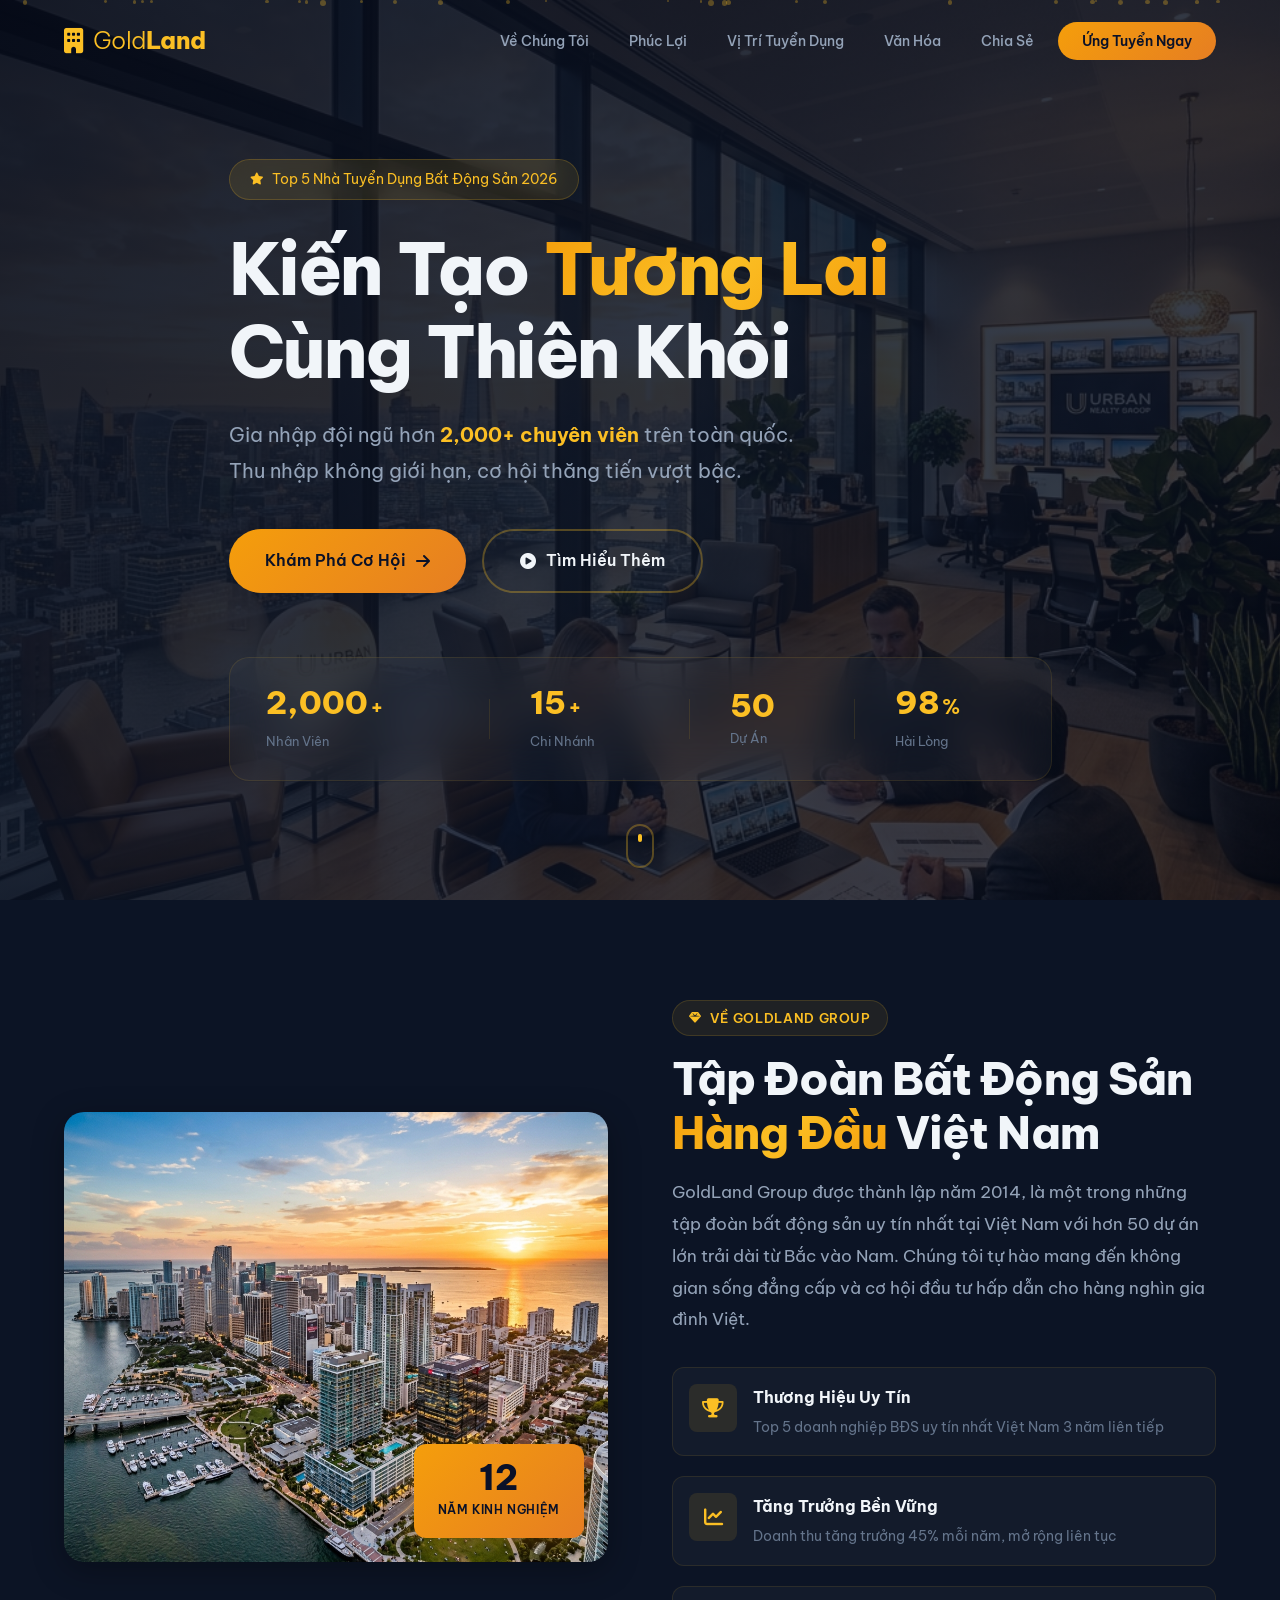
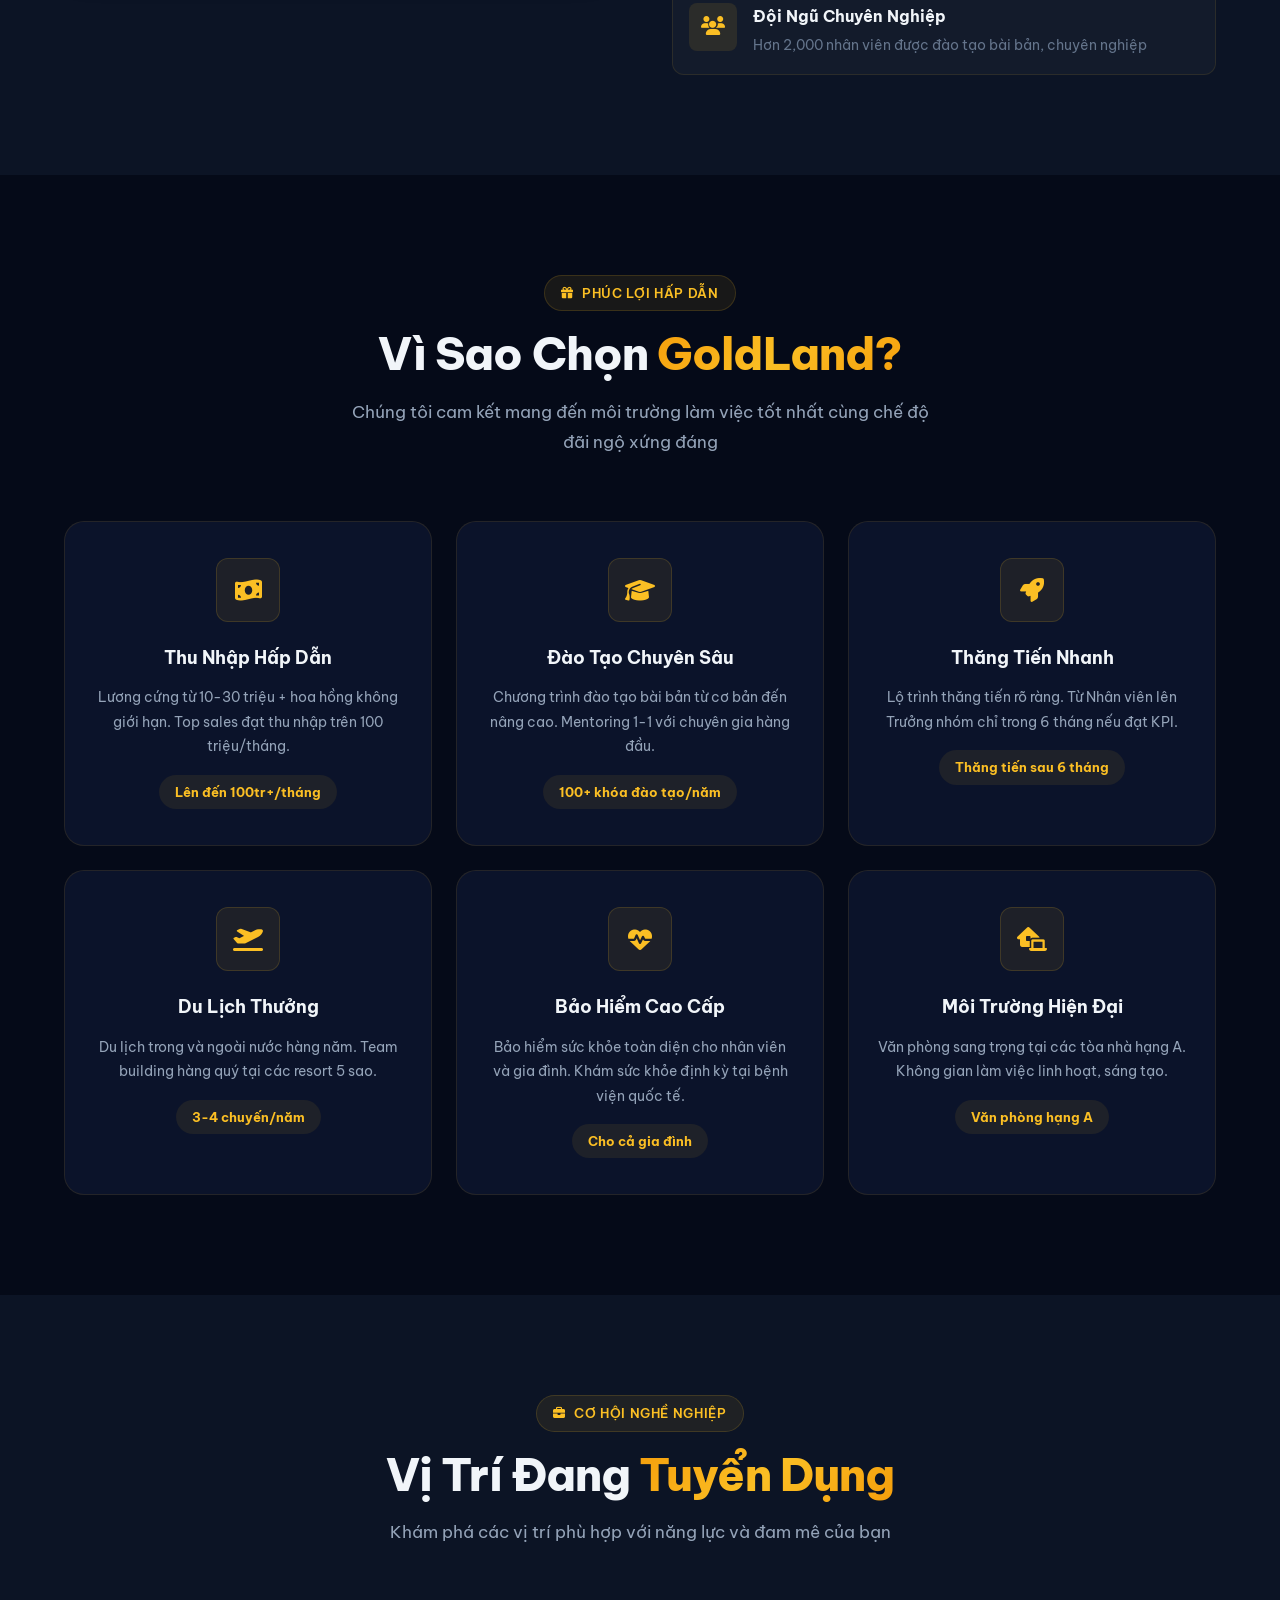
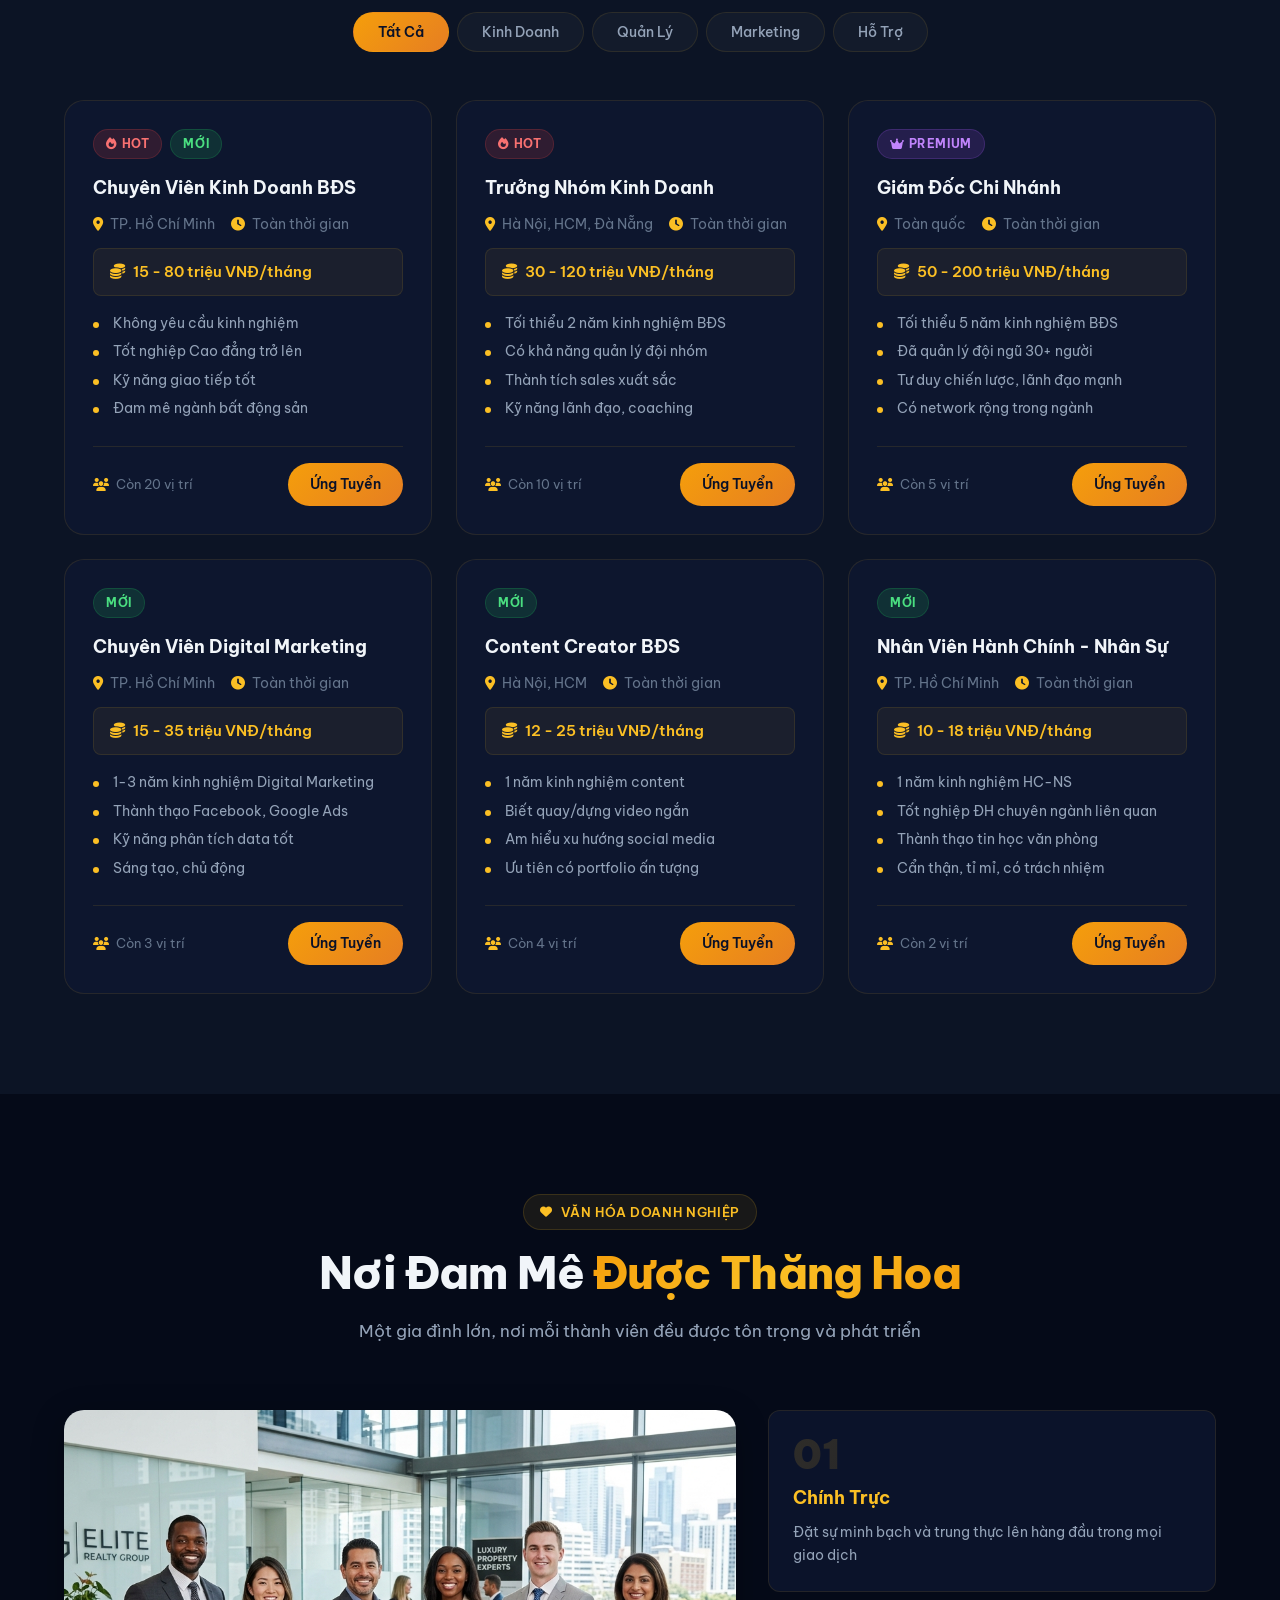
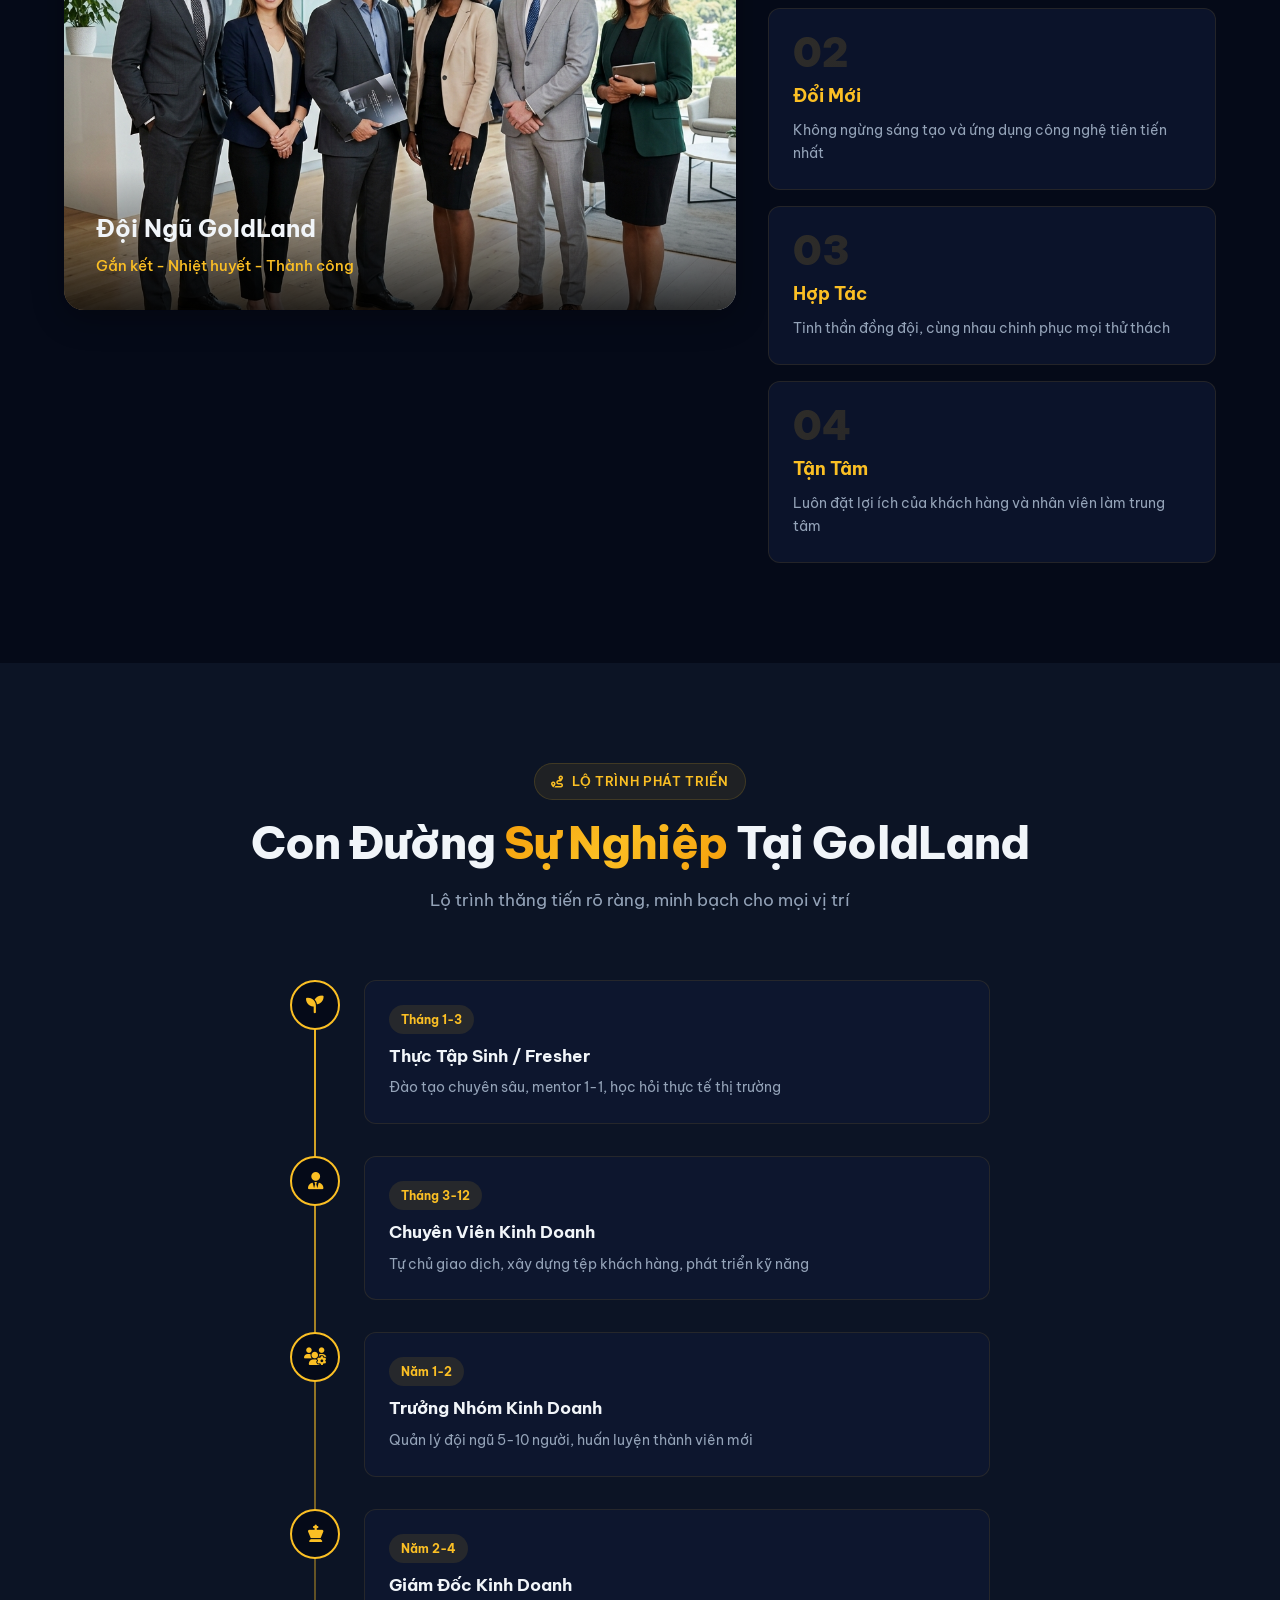
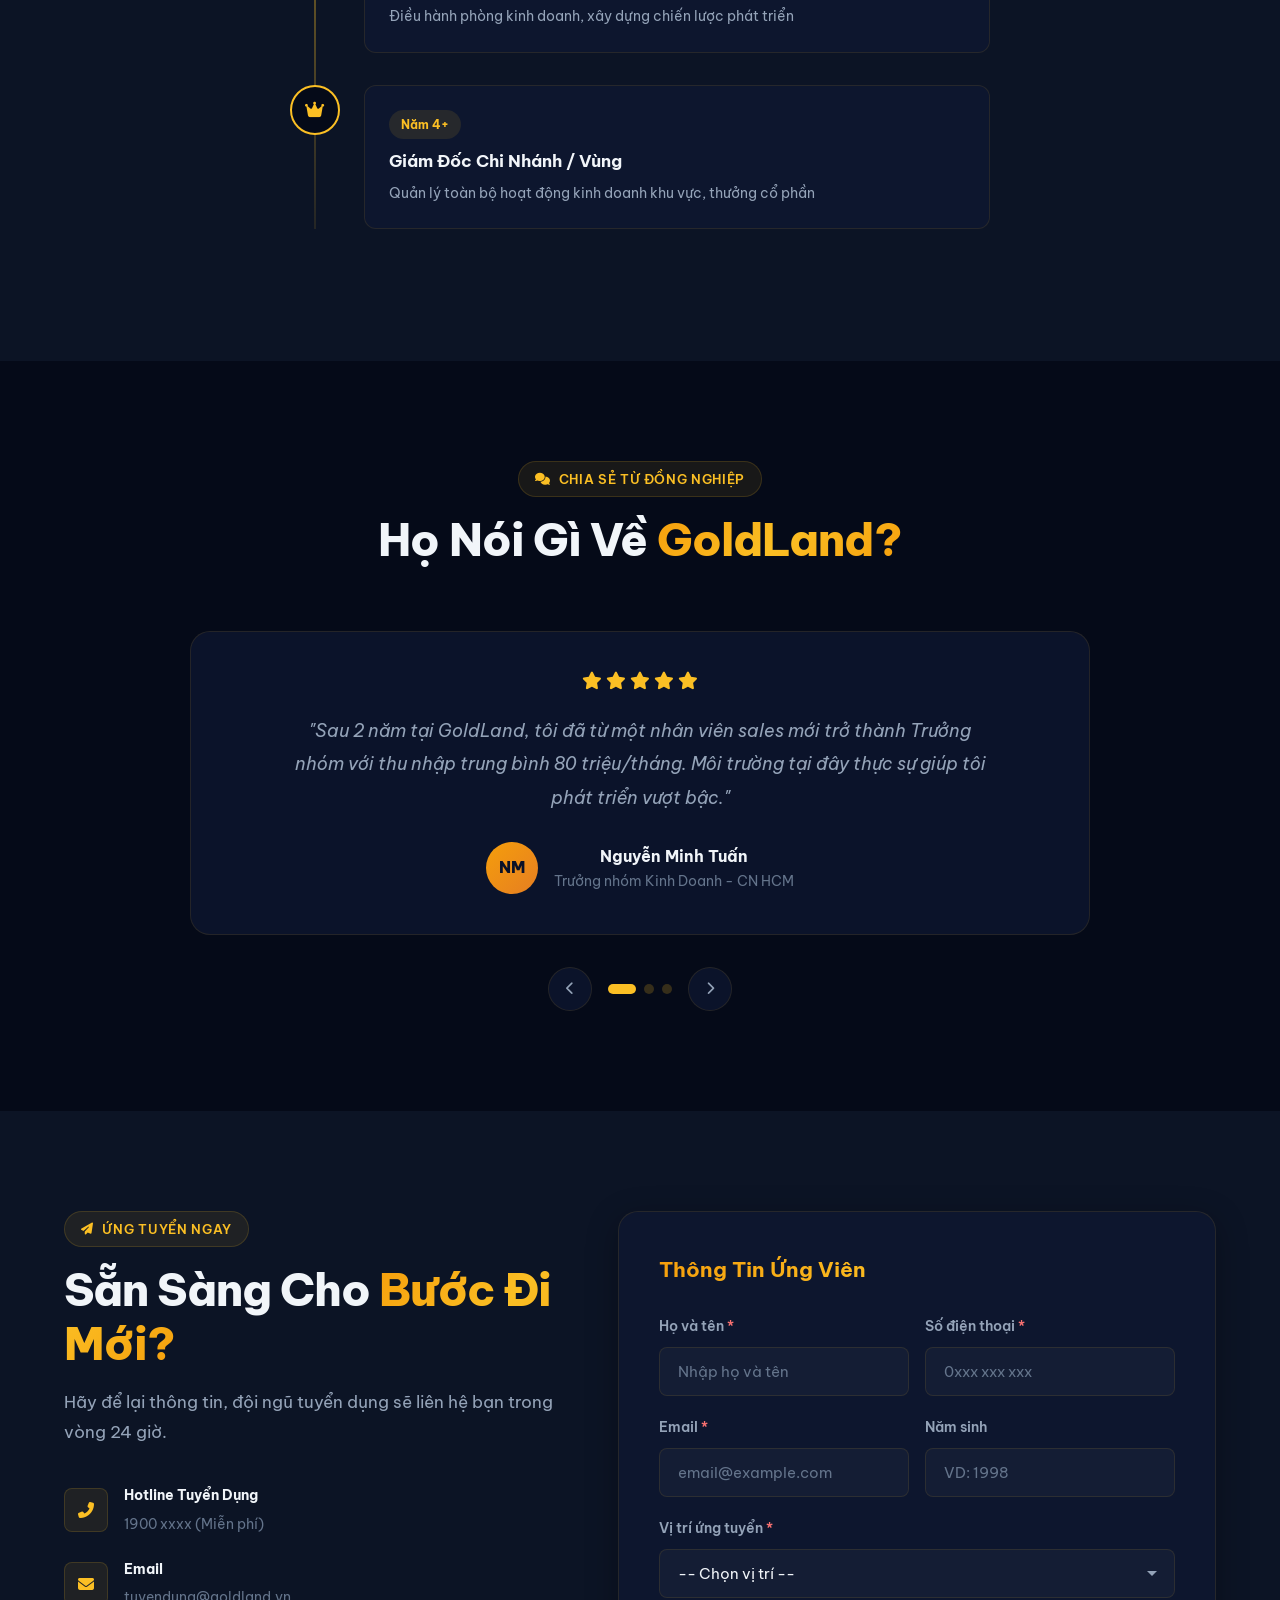
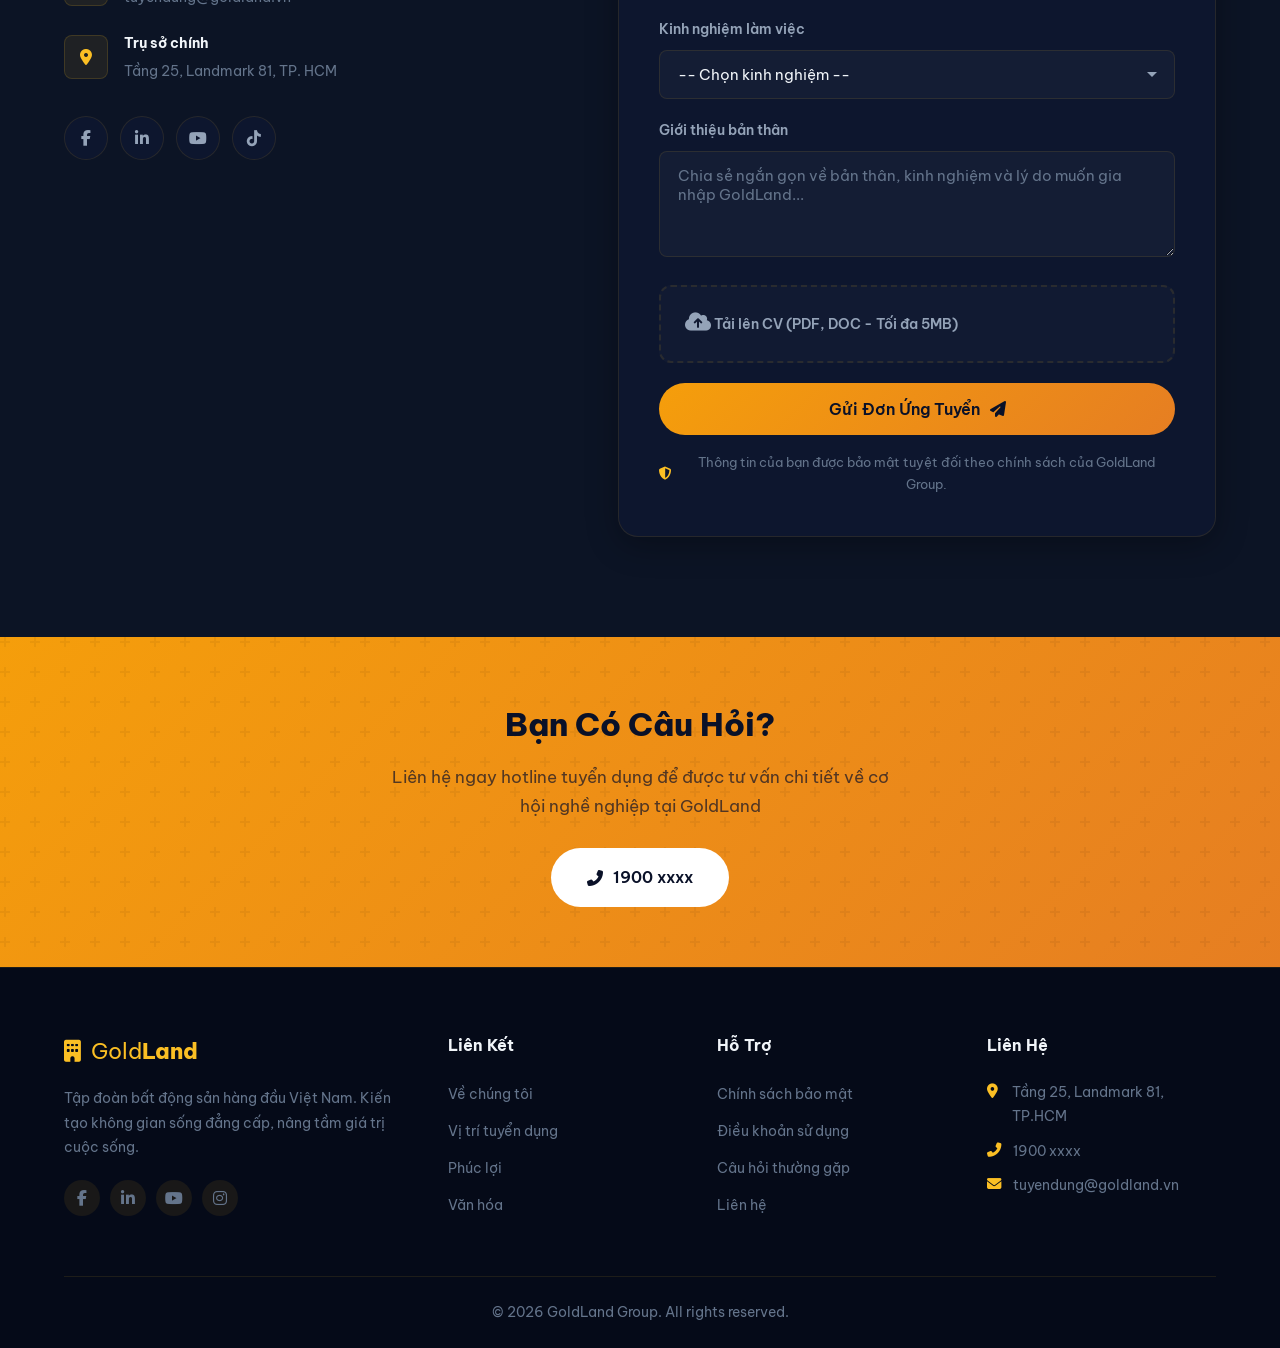
==== index.html @ eb7ad9e4 "🚀 Initial commit: Recruitment Landing Page" ====
<!DOCTYPE html>
<html lang="vi">
<head>
    <meta charset="UTF-8">
    <meta name="viewport" content="width=device-width, initial-scale=1.0">
    <title>GoldLand Group - Tuyển Dụng Nhân Tài Bất Động Sản</title>
    <meta name="description" content="Gia nhập GoldLand Group - Tập đoàn bất động sản hàng đầu Việt Nam. Khám phá cơ hội nghề nghiệp hấp dẫn với thu nhập không giới hạn.">
    <link rel="preconnect" href="https://fonts.googleapis.com">
    <link rel="preconnect" href="https://fonts.gstatic.com" crossorigin>
    <link href="https://fonts.googleapis.com/css2?family=Be+Vietnam+Pro:wght@300;400;500;600;700;800;900&family=Playfair+Display:wght@600;700;800&display=swap" rel="stylesheet">
    <link rel="stylesheet" href="https://cdnjs.cloudflare.com/ajax/libs/font-awesome/6.5.1/css/all.min.css">
    <link rel="stylesheet" href="styles.css">
</head>
<body>
    <!-- Preloader -->
    <div id="preloader">
        <div class="loader">
            <div class="loader-logo">
                <i class="fas fa-building"></i>
                <span>GoldLand</span>
            </div>
            <div class="loader-bar"><div class="loader-progress"></div></div>
        </div>
    </div>

    <!-- Navigation -->
    <nav id="navbar" class="navbar">
        <div class="container nav-container">
            <a href="#" class="logo" id="logo">
                <i class="fas fa-building"></i>
                <span>Gold<strong>Land</strong></span>
            </a>
            <ul class="nav-links" id="navLinks">
                <li><a href="#about" class="nav-link">Về Chúng Tôi</a></li>
                <li><a href="#benefits" class="nav-link">Phúc Lợi</a></li>
                <li><a href="#positions" class="nav-link">Vị Trí Tuyển Dụng</a></li>
                <li><a href="#culture" class="nav-link">Văn Hóa</a></li>
                <li><a href="#testimonials" class="nav-link">Chia Sẻ</a></li>
                <li><a href="#apply" class="nav-link btn-nav-apply">Ứng Tuyển Ngay</a></li>
            </ul>
            <button class="hamburger" id="hamburger" aria-label="Toggle navigation">
                <span></span><span></span><span></span>
            </button>
        </div>
    </nav>

    <!-- Hero Section -->
    <header id="hero" class="hero">
        <div class="hero-bg">
            <img src="images/hero-bg.png" alt="Modern real estate office" loading="eager">
            <div class="hero-overlay"></div>
        </div>
        <div class="hero-particles" id="heroParticles"></div>
        <div class="container hero-content">
            <div class="hero-badge animate-on-scroll">
                <i class="fas fa-star"></i>
                <span>Top 5 Nhà Tuyển Dụng Bất Động Sản 2026</span>
            </div>
            <h1 class="hero-title animate-on-scroll">
                Kiến Tạo <span class="gradient-text">Tương Lai</span><br>
                Cùng Thiên Khôi
            </h1>
            <p class="hero-subtitle animate-on-scroll">
                Gia nhập đội ngũ hơn <strong>2,000+ chuyên viên</strong> trên toàn quốc. 
                Thu nhập không giới hạn, cơ hội thăng tiến vượt bậc.
            </p>
            <div class="hero-cta animate-on-scroll">
                <a href="#positions" class="btn btn-primary btn-lg" id="heroApplyBtn">
                    <span>Khám Phá Cơ Hội</span>
                    <i class="fas fa-arrow-right"></i>
                </a>
                <a href="#about" class="btn btn-outline btn-lg" id="heroLearnBtn">
                    <i class="fas fa-play-circle"></i>
                    <span>Tìm Hiểu Thêm</span>
                </a>
            </div>
            <div class="hero-stats animate-on-scroll">
                <div class="stat-item">
                    <div class="stat-number" data-count="2000">0</div>
                    <div class="stat-plus">+</div>
                    <div class="stat-label">Nhân Viên</div>
                </div>
                <div class="stat-divider"></div>
                <div class="stat-item">
                    <div class="stat-number" data-count="15">0</div>
                    <div class="stat-plus">+</div>
                    <div class="stat-label">Chi Nhánh</div>
                </div>
                <div class="stat-divider"></div>
                <div class="stat-item">
                    <div class="stat-number" data-count="50">0</div>
                    <div class="stat-label">Dự Án</div>
                </div>
                <div class="stat-divider"></div>
                <div class="stat-item">
                    <div class="stat-number" data-count="98">0</div>
                    <div class="stat-plus">%</div>
                    <div class="stat-label">Hài Lòng</div>
                </div>
            </div>
        </div>
        <div class="hero-scroll-indicator">
            <a href="#about"><span></span></a>
        </div>
    </header>

    <!-- About Section -->
    <section id="about" class="section about-section">
        <div class="container">
            <div class="about-grid">
                <div class="about-image animate-on-scroll">
                    <div class="about-img-wrapper">
                        <img src="images/skyline.png" alt="GoldLand developments" loading="lazy">
                        <div class="about-img-badge">
                            <span class="badge-number">12</span>
                            <span class="badge-text">Năm kinh nghiệm</span>
                        </div>
                    </div>
                </div>
                <div class="about-content animate-on-scroll">
                    <div class="section-tag">
                        <i class="fas fa-gem"></i>
                        <span>Về GoldLand Group</span>
                    </div>
                    <h2 class="section-title">Tập Đoàn Bất Động Sản <span class="gradient-text">Hàng Đầu</span> Việt Nam</h2>
                    <p class="about-text">
                        GoldLand Group được thành lập năm 2014, là một trong những tập đoàn bất động sản uy tín nhất 
                        tại Việt Nam với hơn 50 dự án lớn trải dài từ Bắc vào Nam. Chúng tôi tự hào mang đến không gian 
                        sống đẳng cấp và cơ hội đầu tư hấp dẫn cho hàng nghìn gia đình Việt.
                    </p>
                    <div class="about-features">
                        <div class="feature-item">
                            <div class="feature-icon"><i class="fas fa-trophy"></i></div>
                            <div>
                                <h4>Thương Hiệu Uy Tín</h4>
                                <p>Top 5 doanh nghiệp BĐS uy tín nhất Việt Nam 3 năm liên tiếp</p>
                            </div>
                        </div>
                        <div class="feature-item">
                            <div class="feature-icon"><i class="fas fa-chart-line"></i></div>
                            <div>
                                <h4>Tăng Trưởng Bền Vững</h4>
                                <p>Doanh thu tăng trưởng 45% mỗi năm, mở rộng liên tục</p>
                            </div>
                        </div>
                        <div class="feature-item">
                            <div class="feature-icon"><i class="fas fa-users"></i></div>
                            <div>
                                <h4>Đội Ngũ Chuyên Nghiệp</h4>
                                <p>Hơn 2,000 nhân viên được đào tạo bài bản, chuyên nghiệp</p>
                            </div>
                        </div>
                    </div>
                </div>
            </div>
        </div>
    </section>

    <!-- Benefits Section -->
    <section id="benefits" class="section benefits-section">
        <div class="container">
            <div class="section-header animate-on-scroll">
                <div class="section-tag center">
                    <i class="fas fa-gift"></i>
                    <span>Phúc Lợi Hấp Dẫn</span>
                </div>
                <h2 class="section-title center">Vì Sao Chọn <span class="gradient-text">GoldLand?</span></h2>
                <p class="section-desc center">Chúng tôi cam kết mang đến môi trường làm việc tốt nhất cùng chế độ đãi ngộ xứng đáng</p>
            </div>
            <div class="benefits-grid">
                <div class="benefit-card animate-on-scroll" data-delay="0">
                    <div class="benefit-icon-wrapper">
                        <div class="benefit-icon"><i class="fas fa-money-bill-wave"></i></div>
                    </div>
                    <h3>Thu Nhập Hấp Dẫn</h3>
                    <p>Lương cứng từ 10-30 triệu + hoa hồng không giới hạn. Top sales đạt thu nhập trên 100 triệu/tháng.</p>
                    <div class="benefit-highlight">Lên đến 100tr+/tháng</div>
                </div>
                <div class="benefit-card animate-on-scroll" data-delay="100">
                    <div class="benefit-icon-wrapper">
                        <div class="benefit-icon"><i class="fas fa-graduation-cap"></i></div>
                    </div>
                    <h3>Đào Tạo Chuyên Sâu</h3>
                    <p>Chương trình đào tạo bài bản từ cơ bản đến nâng cao. Mentoring 1-1 với chuyên gia hàng đầu.</p>
                    <div class="benefit-highlight">100+ khóa đào tạo/năm</div>
                </div>
                <div class="benefit-card animate-on-scroll" data-delay="200">
                    <div class="benefit-icon-wrapper">
                        <div class="benefit-icon"><i class="fas fa-rocket"></i></div>
                    </div>
                    <h3>Thăng Tiến Nhanh</h3>
                    <p>Lộ trình thăng tiến rõ ràng. Từ Nhân viên lên Trưởng nhóm chỉ trong 6 tháng nếu đạt KPI.</p>
                    <div class="benefit-highlight">Thăng tiến sau 6 tháng</div>
                </div>
                <div class="benefit-card animate-on-scroll" data-delay="300">
                    <div class="benefit-icon-wrapper">
                        <div class="benefit-icon"><i class="fas fa-plane-departure"></i></div>
                    </div>
                    <h3>Du Lịch Thưởng</h3>
                    <p>Du lịch trong và ngoài nước hàng năm. Team building hàng quý tại các resort 5 sao.</p>
                    <div class="benefit-highlight">3-4 chuyến/năm</div>
                </div>
                <div class="benefit-card animate-on-scroll" data-delay="400">
                    <div class="benefit-icon-wrapper">
                        <div class="benefit-icon"><i class="fas fa-heartbeat"></i></div>
                    </div>
                    <h3>Bảo Hiểm Cao Cấp</h3>
                    <p>Bảo hiểm sức khỏe toàn diện cho nhân viên và gia đình. Khám sức khỏe định kỳ tại bệnh viện quốc tế.</p>
                    <div class="benefit-highlight">Cho cả gia đình</div>
                </div>
                <div class="benefit-card animate-on-scroll" data-delay="500">
                    <div class="benefit-icon-wrapper">
                        <div class="benefit-icon"><i class="fas fa-laptop-house"></i></div>
                    </div>
                    <h3>Môi Trường Hiện Đại</h3>
                    <p>Văn phòng sang trọng tại các tòa nhà hạng A. Không gian làm việc linh hoạt, sáng tạo.</p>
                    <div class="benefit-highlight">Văn phòng hạng A</div>
                </div>
            </div>
        </div>
    </section>

    <!-- Positions Section -->
    <section id="positions" class="section positions-section">
        <div class="container">
            <div class="section-header animate-on-scroll">
                <div class="section-tag center">
                    <i class="fas fa-briefcase"></i>
                    <span>Cơ Hội Nghề Nghiệp</span>
                </div>
                <h2 class="section-title center">Vị Trí Đang <span class="gradient-text">Tuyển Dụng</span></h2>
                <p class="section-desc center">Khám phá các vị trí phù hợp với năng lực và đam mê của bạn</p>
            </div>
            <div class="positions-filter animate-on-scroll">
                <button class="filter-btn active" data-filter="all" id="filterAll">Tất Cả</button>
                <button class="filter-btn" data-filter="sales" id="filterSales">Kinh Doanh</button>
                <button class="filter-btn" data-filter="management" id="filterManagement">Quản Lý</button>
                <button class="filter-btn" data-filter="marketing" id="filterMarketing">Marketing</button>
                <button class="filter-btn" data-filter="support" id="filterSupport">Hỗ Trợ</button>
            </div>
            <div class="positions-grid" id="positionsGrid">
                <!-- Position Card 1 -->
                <div class="position-card animate-on-scroll" data-category="sales" id="positionSalesExec">
                    <div class="position-header">
                        <div class="position-tag tag-hot"><i class="fas fa-fire"></i> Hot</div>
                        <div class="position-tag tag-new">Mới</div>
                    </div>
                    <h3 class="position-title">Chuyên Viên Kinh Doanh BĐS</h3>
                    <div class="position-meta">
                        <span><i class="fas fa-map-marker-alt"></i> TP. Hồ Chí Minh</span>
                        <span><i class="fas fa-clock"></i> Toàn thời gian</span>
                    </div>
                    <div class="position-salary">
                        <i class="fas fa-coins"></i>
                        <span>15 - 80 triệu VNĐ/tháng</span>
                    </div>
                    <ul class="position-requirements">
                        <li>Không yêu cầu kinh nghiệm</li>
                        <li>Tốt nghiệp Cao đẳng trở lên</li>
                        <li>Kỹ năng giao tiếp tốt</li>
                        <li>Đam mê ngành bất động sản</li>
                    </ul>
                    <div class="position-footer">
                        <span class="position-slots"><i class="fas fa-users"></i> Còn 20 vị trí</span>
                        <a href="#apply" class="btn btn-primary btn-sm">Ứng Tuyển</a>
                    </div>
                </div>
                <!-- Position Card 2 -->
                <div class="position-card animate-on-scroll" data-category="sales" id="positionSeniorSales">
                    <div class="position-header">
                        <div class="position-tag tag-hot"><i class="fas fa-fire"></i> Hot</div>
                    </div>
                    <h3 class="position-title">Trưởng Nhóm Kinh Doanh</h3>
                    <div class="position-meta">
                        <span><i class="fas fa-map-marker-alt"></i> Hà Nội, HCM, Đà Nẵng</span>
                        <span><i class="fas fa-clock"></i> Toàn thời gian</span>
                    </div>
                    <div class="position-salary">
                        <i class="fas fa-coins"></i>
                        <span>30 - 120 triệu VNĐ/tháng</span>
                    </div>
                    <ul class="position-requirements">
                        <li>Tối thiểu 2 năm kinh nghiệm BĐS</li>
                        <li>Có khả năng quản lý đội nhóm</li>
                        <li>Thành tích sales xuất sắc</li>
                        <li>Kỹ năng lãnh đạo, coaching</li>
                    </ul>
                    <div class="position-footer">
                        <span class="position-slots"><i class="fas fa-users"></i> Còn 10 vị trí</span>
                        <a href="#apply" class="btn btn-primary btn-sm">Ứng Tuyển</a>
                    </div>
                </div>
                <!-- Position Card 3 -->
                <div class="position-card animate-on-scroll" data-category="management" id="positionBranchMgr">
                    <div class="position-header">
                        <div class="position-tag tag-premium"><i class="fas fa-crown"></i> Premium</div>
                    </div>
                    <h3 class="position-title">Giám Đốc Chi Nhánh</h3>
                    <div class="position-meta">
                        <span><i class="fas fa-map-marker-alt"></i> Toàn quốc</span>
                        <span><i class="fas fa-clock"></i> Toàn thời gian</span>
                    </div>
                    <div class="position-salary">
                        <i class="fas fa-coins"></i>
                        <span>50 - 200 triệu VNĐ/tháng</span>
                    </div>
                    <ul class="position-requirements">
                        <li>Tối thiểu 5 năm kinh nghiệm BĐS</li>
                        <li>Đã quản lý đội ngũ 30+ người</li>
                        <li>Tư duy chiến lược, lãnh đạo mạnh</li>
                        <li>Có network rộng trong ngành</li>
                    </ul>
                    <div class="position-footer">
                        <span class="position-slots"><i class="fas fa-users"></i> Còn 5 vị trí</span>
                        <a href="#apply" class="btn btn-primary btn-sm">Ứng Tuyển</a>
                    </div>
                </div>
                <!-- Position Card 4 -->
                <div class="position-card animate-on-scroll" data-category="marketing" id="positionDigitalMkt">
                    <div class="position-header">
                        <div class="position-tag tag-new">Mới</div>
                    </div>
                    <h3 class="position-title">Chuyên Viên Digital Marketing</h3>
                    <div class="position-meta">
                        <span><i class="fas fa-map-marker-alt"></i> TP. Hồ Chí Minh</span>
                        <span><i class="fas fa-clock"></i> Toàn thời gian</span>
                    </div>
                    <div class="position-salary">
                        <i class="fas fa-coins"></i>
                        <span>15 - 35 triệu VNĐ/tháng</span>
                    </div>
                    <ul class="position-requirements">
                        <li>1-3 năm kinh nghiệm Digital Marketing</li>
                        <li>Thành thạo Facebook, Google Ads</li>
                        <li>Kỹ năng phân tích data tốt</li>
                        <li>Sáng tạo, chủ động</li>
                    </ul>
                    <div class="position-footer">
                        <span class="position-slots"><i class="fas fa-users"></i> Còn 3 vị trí</span>
                        <a href="#apply" class="btn btn-primary btn-sm">Ứng Tuyển</a>
                    </div>
                </div>
                <!-- Position Card 5 -->
                <div class="position-card animate-on-scroll" data-category="marketing" id="positionContentMkt">
                    <div class="position-header">
                        <div class="position-tag tag-new">Mới</div>
                    </div>
                    <h3 class="position-title">Content Creator BĐS</h3>
                    <div class="position-meta">
                        <span><i class="fas fa-map-marker-alt"></i> Hà Nội, HCM</span>
                        <span><i class="fas fa-clock"></i> Toàn thời gian</span>
                    </div>
                    <div class="position-salary">
                        <i class="fas fa-coins"></i>
                        <span>12 - 25 triệu VNĐ/tháng</span>
                    </div>
                    <ul class="position-requirements">
                        <li>1 năm kinh nghiệm content</li>
                        <li>Biết quay/dựng video ngắn</li>
                        <li>Am hiểu xu hướng social media</li>
                        <li>Ưu tiên có portfolio ấn tượng</li>
                    </ul>
                    <div class="position-footer">
                        <span class="position-slots"><i class="fas fa-users"></i> Còn 4 vị trí</span>
                        <a href="#apply" class="btn btn-primary btn-sm">Ứng Tuyển</a>
                    </div>
                </div>
                <!-- Position Card 6 -->
                <div class="position-card animate-on-scroll" data-category="support" id="positionAdmin">
                    <div class="position-header">
                        <div class="position-tag tag-new">Mới</div>
                    </div>
                    <h3 class="position-title">Nhân Viên Hành Chính - Nhân Sự</h3>
                    <div class="position-meta">
                        <span><i class="fas fa-map-marker-alt"></i> TP. Hồ Chí Minh</span>
                        <span><i class="fas fa-clock"></i> Toàn thời gian</span>
                    </div>
                    <div class="position-salary">
                        <i class="fas fa-coins"></i>
                        <span>10 - 18 triệu VNĐ/tháng</span>
                    </div>
                    <ul class="position-requirements">
                        <li>1 năm kinh nghiệm HC-NS</li>
                        <li>Tốt nghiệp ĐH chuyên ngành liên quan</li>
                        <li>Thành thạo tin học văn phòng</li>
                        <li>Cẩn thận, tỉ mỉ, có trách nhiệm</li>
                    </ul>
                    <div class="position-footer">
                        <span class="position-slots"><i class="fas fa-users"></i> Còn 2 vị trí</span>
                        <a href="#apply" class="btn btn-primary btn-sm">Ứng Tuyển</a>
                    </div>
                </div>
            </div>
        </div>
    </section>

    <!-- Culture Section -->
    <section id="culture" class="section culture-section">
        <div class="container">
            <div class="section-header animate-on-scroll">
                <div class="section-tag center">
                    <i class="fas fa-heart"></i>
                    <span>Văn Hóa Doanh Nghiệp</span>
                </div>
                <h2 class="section-title center">Nơi Đam Mê <span class="gradient-text">Được Thăng Hoa</span></h2>
                <p class="section-desc center">Một gia đình lớn, nơi mỗi thành viên đều được tôn trọng và phát triển</p>
            </div>
            <div class="culture-showcase">
                <div class="culture-main-image animate-on-scroll">
                    <img src="images/team.png" alt="GoldLand team culture" loading="lazy">
                    <div class="culture-overlay-text">
                        <h3>Đội Ngũ GoldLand</h3>
                        <p>Gắn kết - Nhiệt huyết - Thành công</p>
                    </div>
                </div>
                <div class="culture-values">
                    <div class="culture-value-card animate-on-scroll" data-delay="0">
                        <div class="value-number">01</div>
                        <h4>Chính Trực</h4>
                        <p>Đặt sự minh bạch và trung thực lên hàng đầu trong mọi giao dịch</p>
                    </div>
                    <div class="culture-value-card animate-on-scroll" data-delay="100">
                        <div class="value-number">02</div>
                        <h4>Đổi Mới</h4>
                        <p>Không ngừng sáng tạo và ứng dụng công nghệ tiên tiến nhất</p>
                    </div>
                    <div class="culture-value-card animate-on-scroll" data-delay="200">
                        <div class="value-number">03</div>
                        <h4>Hợp Tác</h4>
                        <p>Tinh thần đồng đội, cùng nhau chinh phục mọi thử thách</p>
                    </div>
                    <div class="culture-value-card animate-on-scroll" data-delay="300">
                        <div class="value-number">04</div>
                        <h4>Tận Tâm</h4>
                        <p>Luôn đặt lợi ích của khách hàng và nhân viên làm trung tâm</p>
                    </div>
                </div>
            </div>
        </div>
    </section>

    <!-- Career Path Section -->
    <section class="section career-section">
        <div class="container">
            <div class="section-header animate-on-scroll">
                <div class="section-tag center">
                    <i class="fas fa-route"></i>
                    <span>Lộ Trình Phát Triển</span>
                </div>
                <h2 class="section-title center">Con Đường <span class="gradient-text">Sự Nghiệp</span> Tại GoldLand</h2>
                <p class="section-desc center">Lộ trình thăng tiến rõ ràng, minh bạch cho mọi vị trí</p>
            </div>
            <div class="career-timeline">
                <div class="timeline-item animate-on-scroll" data-delay="0">
                    <div class="timeline-icon"><i class="fas fa-seedling"></i></div>
                    <div class="timeline-content">
                        <div class="timeline-period">Tháng 1-3</div>
                        <h4>Thực Tập Sinh / Fresher</h4>
                        <p>Đào tạo chuyên sâu, mentor 1-1, học hỏi thực tế thị trường</p>
                    </div>
                </div>
                <div class="timeline-item animate-on-scroll" data-delay="150">
                    <div class="timeline-icon"><i class="fas fa-user-tie"></i></div>
                    <div class="timeline-content">
                        <div class="timeline-period">Tháng 3-12</div>
                        <h4>Chuyên Viên Kinh Doanh</h4>
                        <p>Tự chủ giao dịch, xây dựng tệp khách hàng, phát triển kỹ năng</p>
                    </div>
                </div>
                <div class="timeline-item animate-on-scroll" data-delay="300">
                    <div class="timeline-icon"><i class="fas fa-users-cog"></i></div>
                    <div class="timeline-content">
                        <div class="timeline-period">Năm 1-2</div>
                        <h4>Trưởng Nhóm Kinh Doanh</h4>
                        <p>Quản lý đội ngũ 5-10 người, huấn luyện thành viên mới</p>
                    </div>
                </div>
                <div class="timeline-item animate-on-scroll" data-delay="450">
                    <div class="timeline-icon"><i class="fas fa-chess-king"></i></div>
                    <div class="timeline-content">
                        <div class="timeline-period">Năm 2-4</div>
                        <h4>Giám Đốc Kinh Doanh</h4>
                        <p>Điều hành phòng kinh doanh, xây dựng chiến lược phát triển</p>
                    </div>
                </div>
                <div class="timeline-item animate-on-scroll" data-delay="600">
                    <div class="timeline-icon"><i class="fas fa-crown"></i></div>
                    <div class="timeline-content">
                        <div class="timeline-period">Năm 4+</div>
                        <h4>Giám Đốc Chi Nhánh / Vùng</h4>
                        <p>Quản lý toàn bộ hoạt động kinh doanh khu vực, thưởng cổ phần</p>
                    </div>
                </div>
            </div>
        </div>
    </section>

    <!-- Testimonials Section -->
    <section id="testimonials" class="section testimonials-section">
        <div class="container">
            <div class="section-header animate-on-scroll">
                <div class="section-tag center">
                    <i class="fas fa-comments"></i>
                    <span>Chia Sẻ Từ Đồng Nghiệp</span>
                </div>
                <h2 class="section-title center">Họ Nói Gì Về <span class="gradient-text">GoldLand?</span></h2>
            </div>
            <div class="testimonials-slider" id="testimonialSlider">
                <div class="testimonial-track" id="testimonialTrack">
                    <div class="testimonial-card">
                        <div class="testimonial-stars">
                            <i class="fas fa-star"></i><i class="fas fa-star"></i><i class="fas fa-star"></i><i class="fas fa-star"></i><i class="fas fa-star"></i>
                        </div>
                        <blockquote>
                            "Sau 2 năm tại GoldLand, tôi đã từ một nhân viên sales mới trở thành Trưởng nhóm với thu nhập 
                            trung bình 80 triệu/tháng. Môi trường tại đây thực sự giúp tôi phát triển vượt bậc."
                        </blockquote>
                        <div class="testimonial-author">
                            <div class="author-avatar">NM</div>
                            <div>
                                <div class="author-name">Nguyễn Minh Tuấn</div>
                                <div class="author-role">Trưởng nhóm Kinh Doanh - CN HCM</div>
                            </div>
                        </div>
                    </div>
                    <div class="testimonial-card">
                        <div class="testimonial-stars">
                            <i class="fas fa-star"></i><i class="fas fa-star"></i><i class="fas fa-star"></i><i class="fas fa-star"></i><i class="fas fa-star"></i>
                        </div>
                        <blockquote>
                            "Điều tôi yêu thích nhất ở GoldLand là văn hóa doanh nghiệp. Mọi người luôn hỗ trợ lẫn nhau, 
                            không có sự cạnh tranh tiêu cực. Ban lãnh đạo luôn lắng nghe và tạo điều kiện tốt nhất."
                        </blockquote>
                        <div class="testimonial-author">
                            <div class="author-avatar">TL</div>
                            <div>
                                <div class="author-name">Trần Linh Chi</div>
                                <div class="author-role">Chuyên viên Marketing - CN Hà Nội</div>
                            </div>
                        </div>
                    </div>
                    <div class="testimonial-card">
                        <div class="testimonial-stars">
                            <i class="fas fa-star"></i><i class="fas fa-star"></i><i class="fas fa-star"></i><i class="fas fa-star"></i><i class="fas fa-star"></i>
                        </div>
                        <blockquote>
                            "Tôi gia nhập GoldLand khi chưa có kinh nghiệm BĐS. Chương trình đào tạo tại đây rất bài bản, 
                            chỉ sau 6 tháng tôi đã tự tin chốt được những giao dịch lớn đầu tiên."
                        </blockquote>
                        <div class="testimonial-author">
                            <div class="author-avatar">PH</div>
                            <div>
                                <div class="author-name">Phạm Hoàng Nam</div>
                                <div class="author-role">Chuyên viên Kinh Doanh - CN Đà Nẵng</div>
                            </div>
                        </div>
                    </div>
                </div>
                <div class="testimonial-nav">
                    <button class="testimonial-btn" id="testimonialPrev"><i class="fas fa-chevron-left"></i></button>
                    <div class="testimonial-dots" id="testimonialDots"></div>
                    <button class="testimonial-btn" id="testimonialNext"><i class="fas fa-chevron-right"></i></button>
                </div>
            </div>
        </div>
    </section>

    <!-- Application Form Section -->
    <section id="apply" class="section apply-section">
        <div class="container">
            <div class="apply-wrapper">
                <div class="apply-info animate-on-scroll">
                    <div class="section-tag">
                        <i class="fas fa-paper-plane"></i>
                        <span>Ứng Tuyển Ngay</span>
                    </div>
                    <h2 class="section-title">Sẵn Sàng Cho <span class="gradient-text">Bước Đi Mới?</span></h2>
                    <p>Hãy để lại thông tin, đội ngũ tuyển dụng sẽ liên hệ bạn trong vòng 24 giờ.</p>
                    <div class="apply-contact-list">
                        <div class="apply-contact-item">
                            <i class="fas fa-phone-alt"></i>
                            <div>
                                <strong>Hotline Tuyển Dụng</strong>
                                <span>1900 xxxx (Miễn phí)</span>
                            </div>
                        </div>
                        <div class="apply-contact-item">
                            <i class="fas fa-envelope"></i>
                            <div>
                                <strong>Email</strong>
                                <span>tuyendung@goldland.vn</span>
                            </div>
                        </div>
                        <div class="apply-contact-item">
                            <i class="fas fa-map-marker-alt"></i>
                            <div>
                                <strong>Trụ sở chính</strong>
                                <span>Tầng 25, Landmark 81, TP. HCM</span>
                            </div>
                        </div>
                    </div>
                    <div class="apply-social">
                        <a href="#" aria-label="Facebook"><i class="fab fa-facebook-f"></i></a>
                        <a href="#" aria-label="LinkedIn"><i class="fab fa-linkedin-in"></i></a>
                        <a href="#" aria-label="YouTube"><i class="fab fa-youtube"></i></a>
                        <a href="#" aria-label="TikTok"><i class="fab fa-tiktok"></i></a>
                    </div>
                </div>
                <div class="apply-form-wrap animate-on-scroll">
                    <form id="applicationForm" class="apply-form">
                        <h3>Thông Tin Ứng Viên</h3>
                        <div class="form-row">
                            <div class="form-group">
                                <label for="fullName">Họ và tên <span class="required">*</span></label>
                                <input type="text" id="fullName" name="fullName" placeholder="Nhập họ và tên" required>
                            </div>
                            <div class="form-group">
                                <label for="phone">Số điện thoại <span class="required">*</span></label>
                                <input type="tel" id="phone" name="phone" placeholder="0xxx xxx xxx" required>
                            </div>
                        </div>
                        <div class="form-row">
                            <div class="form-group">
                                <label for="email">Email <span class="required">*</span></label>
                                <input type="email" id="email" name="email" placeholder="email@example.com" required>
                            </div>
                            <div class="form-group">
                                <label for="birthYear">Năm sinh</label>
                                <input type="number" id="birthYear" name="birthYear" placeholder="VD: 1998" min="1970" max="2008">
                            </div>
                        </div>
                        <div class="form-group">
                            <label for="position">Vị trí ứng tuyển <span class="required">*</span></label>
                            <select id="position" name="position" required>
                                <option value="">-- Chọn vị trí --</option>
                                <option value="sales">Chuyên Viên Kinh Doanh BĐS</option>
                                <option value="team-lead">Trưởng Nhóm Kinh Doanh</option>
                                <option value="branch-director">Giám Đốc Chi Nhánh</option>
                                <option value="digital-marketing">Chuyên Viên Digital Marketing</option>
                                <option value="content-creator">Content Creator BĐS</option>
                                <option value="hr-admin">Nhân Viên Hành Chính - Nhân Sự</option>
                            </select>
                        </div>
                        <div class="form-group">
                            <label for="experience">Kinh nghiệm làm việc</label>
                            <select id="experience" name="experience">
                                <option value="">-- Chọn kinh nghiệm --</option>
                                <option value="0">Chưa có kinh nghiệm</option>
                                <option value="1">Dưới 1 năm</option>
                                <option value="1-3">1 - 3 năm</option>
                                <option value="3-5">3 - 5 năm</option>
                                <option value="5+">Trên 5 năm</option>
                            </select>
                        </div>
                        <div class="form-group">
                            <label for="message">Giới thiệu bản thân</label>
                            <textarea id="message" name="message" rows="4" placeholder="Chia sẻ ngắn gọn về bản thân, kinh nghiệm và lý do muốn gia nhập GoldLand..."></textarea>
                        </div>
                        <div class="form-group">
                            <label class="file-upload-label" for="resume">
                                <i class="fas fa-cloud-upload-alt"></i>
                                <span>Tải lên CV (PDF, DOC - Tối đa 5MB)</span>
                                <input type="file" id="resume" name="resume" accept=".pdf,.doc,.docx" class="file-input">
                            </label>
                            <div class="file-name" id="fileName"></div>
                        </div>
                        <button type="submit" class="btn btn-primary btn-lg btn-full" id="submitBtn">
                            <span>Gửi Đơn Ứng Tuyển</span>
                            <i class="fas fa-paper-plane"></i>
                        </button>
                        <p class="form-note"><i class="fas fa-shield-alt"></i> Thông tin của bạn được bảo mật tuyệt đối theo chính sách của GoldLand Group.</p>
                    </form>
                </div>
            </div>
        </div>
    </section>

    <!-- CTA Banner -->
    <section class="cta-banner">
        <div class="container">
            <div class="cta-content animate-on-scroll">
                <h2>Bạn Có Câu Hỏi?</h2>
                <p>Liên hệ ngay hotline tuyển dụng để được tư vấn chi tiết về cơ hội nghề nghiệp tại GoldLand</p>
                <a href="tel:19001234" class="btn btn-white btn-lg">
                    <i class="fas fa-phone-alt"></i>
                    <span>1900 xxxx</span>
                </a>
            </div>
        </div>
    </section>

    <!-- Footer -->
    <footer class="footer">
        <div class="container">
            <div class="footer-grid">
                <div class="footer-brand">
                    <a href="#" class="footer-logo">
                        <i class="fas fa-building"></i>
                        <span>Gold<strong>Land</strong></span>
                    </a>
                    <p>Tập đoàn bất động sản hàng đầu Việt Nam. Kiến tạo không gian sống đẳng cấp, nâng tầm giá trị cuộc sống.</p>
                    <div class="footer-social">
                        <a href="#" aria-label="Facebook"><i class="fab fa-facebook-f"></i></a>
                        <a href="#" aria-label="LinkedIn"><i class="fab fa-linkedin-in"></i></a>
                        <a href="#" aria-label="YouTube"><i class="fab fa-youtube"></i></a>
                        <a href="#" aria-label="Instagram"><i class="fab fa-instagram"></i></a>
                    </div>
                </div>
                <div class="footer-links-group">
                    <h4>Liên Kết</h4>
                    <ul>
                        <li><a href="#about">Về chúng tôi</a></li>
                        <li><a href="#positions">Vị trí tuyển dụng</a></li>
                        <li><a href="#benefits">Phúc lợi</a></li>
                        <li><a href="#culture">Văn hóa</a></li>
                    </ul>
                </div>
                <div class="footer-links-group">
                    <h4>Hỗ Trợ</h4>
                    <ul>
                        <li><a href="#">Chính sách bảo mật</a></li>
                        <li><a href="#">Điều khoản sử dụng</a></li>
                        <li><a href="#">Câu hỏi thường gặp</a></li>
                        <li><a href="#">Liên hệ</a></li>
                    </ul>
                </div>
                <div class="footer-links-group">
                    <h4>Liên Hệ</h4>
                    <ul class="footer-contact">
                        <li><i class="fas fa-map-marker-alt"></i> Tầng 25, Landmark 81, TP.HCM</li>
                        <li><i class="fas fa-phone-alt"></i> 1900 xxxx</li>
                        <li><i class="fas fa-envelope"></i> tuyendung@goldland.vn</li>
                    </ul>
                </div>
            </div>
            <div class="footer-bottom">
                <p>&copy; 2026 GoldLand Group. All rights reserved.</p>
            </div>
        </div>
    </footer>

    <!-- Back to Top -->
    <button id="backToTop" class="back-to-top" aria-label="Back to top">
        <i class="fas fa-chevron-up"></i>
    </button>

    <!-- Success Modal -->
    <div class="modal-overlay" id="successModal">
        <div class="modal-content">
            <div class="modal-icon"><i class="fas fa-check-circle"></i></div>
            <h3>Cảm Ơn Bạn!</h3>
            <p>Đơn ứng tuyển đã được gửi thành công. Đội ngũ tuyển dụng sẽ liên hệ bạn trong vòng 24 giờ.</p>
            <button class="btn btn-primary" id="closeModal">Đóng</button>
        </div>
    </div>

    <script src="script.js"></script>
</body>
</html>
---- styles.css ----
/* =========================================================
   GoldLand Recruitment Landing Page - Styles
   ========================================================= */

/* CSS Custom Properties */
:root {
    --gold-50: #fffbeb;
    --gold-100: #fef3c7;
    --gold-200: #fde68a;
    --gold-300: #fcd34d;
    --gold-400: #fbbf24;
    --gold-500: #f59e0b;
    --gold-600: #d97706;
    --gold-700: #b45309;

    --navy-50: #eff6ff;
    --navy-100: #dbeafe;
    --navy-200: #bfdbfe;
    --navy-700: #1d4ed8;
    --navy-800: #1e3a5f;
    --navy-900: #0f172a;
    --navy-950: #0a1128;

    --bg-primary: #050a18;
    --bg-secondary: #0c1425;
    --bg-card: rgba(15, 23, 50, 0.7);
    --bg-card-hover: rgba(25, 38, 75, 0.8);
    --bg-glass: rgba(255, 255, 255, 0.03);

    --text-primary: #f1f5f9;
    --text-secondary: #94a3b8;
    --text-muted: #64748b;

    --gradient-gold: linear-gradient(135deg, #f59e0b, #fbbf24, #f59e0b);
    --gradient-primary: linear-gradient(135deg, #f59e0b, #e67e22);
    --gradient-hero: linear-gradient(135deg, rgba(5,10,24,0.92) 0%, rgba(12,20,37,0.85) 50%, rgba(5,10,24,0.75) 100%);
    --gradient-card: linear-gradient(145deg, rgba(251,191,36,0.08), rgba(251,191,36,0.02));

    --border-subtle: rgba(251, 191, 36, 0.1);
    --border-glow: rgba(251, 191, 36, 0.25);

    --shadow-gold: 0 0 30px rgba(251, 191, 36, 0.15);
    --shadow-card: 0 8px 32px rgba(0, 0, 0, 0.3);
    --shadow-hover: 0 16px 48px rgba(251, 191, 36, 0.12);

    --radius-sm: 8px;
    --radius-md: 12px;
    --radius-lg: 20px;
    --radius-xl: 28px;
    --radius-full: 9999px;

    --transition: 0.3s cubic-bezier(0.4, 0, 0.2, 1);
    --transition-slow: 0.6s cubic-bezier(0.4, 0, 0.2, 1);

    --font-primary: 'Be Vietnam Pro', -apple-system, sans-serif;
    --font-display: 'Playfair Display', Georgia, serif;
}

/* Reset & Base */
*, *::before, *::after {
    margin: 0;
    padding: 0;
    box-sizing: border-box;
}

html {
    scroll-behavior: smooth;
    scroll-padding-top: 80px;
}

body {
    font-family: var(--font-primary);
    background: var(--bg-primary);
    color: var(--text-primary);
    line-height: 1.7;
    overflow-x: hidden;
    -webkit-font-smoothing: antialiased;
}

img {
    max-width: 100%;
    display: block;
}

a {
    text-decoration: none;
    color: inherit;
    transition: var(--transition);
}

ul { list-style: none; }

.container {
    max-width: 1200px;
    margin: 0 auto;
    padding: 0 24px;
}

/* =========================================================
   Preloader
   ========================================================= */
#preloader {
    position: fixed;
    inset: 0;
    background: var(--bg-primary);
    display: flex;
    align-items: center;
    justify-content: center;
    z-index: 10000;
    transition: opacity 0.5s, visibility 0.5s;
}

#preloader.hidden {
    opacity: 0;
    visibility: hidden;
}

.loader {
    text-align: center;
}

.loader-logo {
    display: flex;
    align-items: center;
    gap: 12px;
    font-size: 1.8rem;
    font-weight: 700;
    color: var(--gold-400);
    margin-bottom: 24px;
    justify-content: center;
}

.loader-logo i {
    font-size: 2.2rem;
}

.loader-bar {
    width: 200px;
    height: 3px;
    background: rgba(251, 191, 36, 0.1);
    border-radius: var(--radius-full);
    overflow: hidden;
}

.loader-progress {
    height: 100%;
    width: 0%;
    background: var(--gradient-gold);
    border-radius: var(--radius-full);
    animation: loadProgress 1.5s ease-out forwards;
}

@keyframes loadProgress {
    to { width: 100%; }
}

/* =========================================================
   Navigation
   ========================================================= */
.navbar {
    position: fixed;
    top: 0;
    left: 0;
    width: 100%;
    z-index: 1000;
    padding: 20px 0;
    transition: var(--transition);
}

.navbar.scrolled {
    background: rgba(5, 10, 24, 0.95);
    backdrop-filter: blur(20px);
    -webkit-backdrop-filter: blur(20px);
    padding: 12px 0;
    border-bottom: 1px solid var(--border-subtle);
    box-shadow: 0 4px 30px rgba(0, 0, 0, 0.3);
}

.nav-container {
    display: flex;
    align-items: center;
    justify-content: space-between;
}

.logo {
    display: flex;
    align-items: center;
    gap: 10px;
    font-size: 1.5rem;
    color: var(--gold-400);
    font-weight: 300;
    letter-spacing: -0.02em;
}

.logo i {
    font-size: 1.6rem;
}

.logo strong {
    font-weight: 800;
}

.nav-links {
    display: flex;
    align-items: center;
    gap: 8px;
}

.nav-link {
    padding: 8px 16px;
    font-size: 0.9rem;
    font-weight: 500;
    color: var(--text-secondary);
    border-radius: var(--radius-full);
    transition: var(--transition);
    position: relative;
}

.nav-link:hover {
    color: var(--text-primary);
    background: rgba(251, 191, 36, 0.08);
}

.nav-link.active {
    color: var(--gold-400);
}

.btn-nav-apply {
    background: var(--gradient-primary) !important;
    color: var(--navy-950) !important;
    font-weight: 600 !important;
    padding: 10px 24px !important;
}

.btn-nav-apply:hover {
    transform: translateY(-2px);
    box-shadow: 0 8px 24px rgba(245, 158, 11, 0.3);
}

.hamburger {
    display: none;
    flex-direction: column;
    gap: 6px;
    padding: 8px;
    background: none;
    border: none;
    cursor: pointer;
    z-index: 100;
}

.hamburger span {
    width: 24px;
    height: 2px;
    background: var(--text-primary);
    border-radius: 2px;
    transition: var(--transition);
}

.hamburger.active span:nth-child(1) {
    transform: rotate(45deg) translate(6px, 6px);
}

.hamburger.active span:nth-child(2) {
    opacity: 0;
}

.hamburger.active span:nth-child(3) {
    transform: rotate(-45deg) translate(6px, -6px);
}

/* =========================================================
   Buttons
   ========================================================= */
.btn {
    display: inline-flex;
    align-items: center;
    gap: 10px;
    padding: 12px 28px;
    font-family: var(--font-primary);
    font-size: 0.95rem;
    font-weight: 600;
    border: none;
    border-radius: var(--radius-full);
    cursor: pointer;
    transition: var(--transition);
    position: relative;
    overflow: hidden;
}

.btn::before {
    content: '';
    position: absolute;
    top: 0;
    left: -100%;
    width: 100%;
    height: 100%;
    background: linear-gradient(90deg, transparent, rgba(255,255,255,0.15), transparent);
    transition: 0.5s;
}

.btn:hover::before {
    left: 100%;
}

.btn-primary {
    background: var(--gradient-primary);
    color: var(--navy-950);
}

.btn-primary:hover {
    transform: translateY(-3px);
    box-shadow: 0 12px 35px rgba(245, 158, 11, 0.35);
}

.btn-outline {
    background: transparent;
    color: var(--text-primary);
    border: 2px solid rgba(251, 191, 36, 0.3);
}

.btn-outline:hover {
    border-color: var(--gold-400);
    background: rgba(251, 191, 36, 0.08);
    transform: translateY(-3px);
}

.btn-white {
    background: white;
    color: var(--navy-950);
}

.btn-white:hover {
    transform: translateY(-3px);
    box-shadow: 0 12px 35px rgba(255, 255, 255, 0.2);
}

.btn-lg {
    padding: 16px 36px;
    font-size: 1rem;
}

.btn-sm {
    padding: 10px 22px;
    font-size: 0.85rem;
}

.btn-full {
    width: 100%;
    justify-content: center;
}

/* =========================================================
   Hero Section
   ========================================================= */
.hero {
    position: relative;
    min-height: 100vh;
    display: flex;
    align-items: center;
    overflow: hidden;
}

.hero-bg {
    position: absolute;
    inset: 0;
}

.hero-bg img {
    width: 100%;
    height: 100%;
    object-fit: cover;
    transform: scale(1.05);
    animation: heroZoom 20s ease-in-out infinite alternate;
}

@keyframes heroZoom {
    from { transform: scale(1.05); }
    to { transform: scale(1.15); }
}

.hero-overlay {
    position: absolute;
    inset: 0;
    background: var(--gradient-hero);
}

.hero-particles {
    position: absolute;
    inset: 0;
    overflow: hidden;
    pointer-events: none;
}

.particle {
    position: absolute;
    width: 4px;
    height: 4px;
    background: rgba(251, 191, 36, 0.3);
    border-radius: 50%;
    animation: float linear infinite;
}

@keyframes float {
    0% { transform: translateY(100vh) rotate(0deg); opacity: 0; }
    10% { opacity: 1; }
    90% { opacity: 1; }
    100% { transform: translateY(-10vh) rotate(720deg); opacity: 0; }
}

.hero-content {
    position: relative;
    z-index: 2;
    padding: 120px 0 80px;
}

.hero-badge {
    display: inline-flex;
    align-items: center;
    gap: 8px;
    padding: 8px 20px;
    background: rgba(251, 191, 36, 0.1);
    border: 1px solid rgba(251, 191, 36, 0.2);
    border-radius: var(--radius-full);
    font-size: 0.85rem;
    color: var(--gold-400);
    margin-bottom: 28px;
    backdrop-filter: blur(10px);
}

.hero-badge i {
    font-size: 0.75rem;
}

.hero-title {
    font-family: var(--font-primary);
    font-size: clamp(2.5rem, 6vw, 4.5rem);
    font-weight: 800;
    line-height: 1.15;
    margin-bottom: 24px;
    letter-spacing: -0.03em;
}

.gradient-text {
    background: var(--gradient-gold);
    -webkit-background-clip: text;
    -webkit-text-fill-color: transparent;
    background-clip: text;
}

.hero-subtitle {
    font-size: clamp(1rem, 2vw, 1.25rem);
    color: var(--text-secondary);
    max-width: 600px;
    margin-bottom: 40px;
    line-height: 1.8;
}

.hero-subtitle strong {
    color: var(--gold-400);
}

.hero-cta {
    display: flex;
    gap: 16px;
    flex-wrap: wrap;
    margin-bottom: 64px;
}

.hero-stats {
    display: flex;
    align-items: center;
    gap: 40px;
    padding: 28px 36px;
    background: rgba(255, 255, 255, 0.03);
    border: 1px solid var(--border-subtle);
    border-radius: var(--radius-lg);
    backdrop-filter: blur(20px);
    width: fit-content;
}

.stat-item {
    display: flex;
    align-items: baseline;
    gap: 2px;
    flex-wrap: wrap;
}

.stat-number {
    font-size: 2rem;
    font-weight: 800;
    color: var(--gold-400);
    line-height: 1;
}

.stat-plus {
    font-size: 1.3rem;
    font-weight: 700;
    color: var(--gold-400);
}

.stat-label {
    font-size: 0.82rem;
    color: var(--text-muted);
    width: 100%;
    margin-top: 4px;
}

.stat-divider {
    width: 1px;
    height: 40px;
    background: var(--border-subtle);
}

/* Scroll Indicator */
.hero-scroll-indicator {
    position: absolute;
    bottom: 32px;
    left: 50%;
    transform: translateX(-50%);
    z-index: 2;
}

.hero-scroll-indicator a {
    display: block;
    width: 28px;
    height: 44px;
    border: 2px solid rgba(251, 191, 36, 0.3);
    border-radius: 14px;
    position: relative;
}

.hero-scroll-indicator span {
    position: absolute;
    top: 8px;
    left: 50%;
    transform: translateX(-50%);
    width: 4px;
    height: 8px;
    background: var(--gold-400);
    border-radius: 2px;
    animation: scroll 2s ease-in-out infinite;
}

@keyframes scroll {
    0%, 100% { top: 8px; opacity: 1; }
    50% { top: 24px; opacity: 0.3; }
}

/* =========================================================
   Section Styles
   ========================================================= */
.section {
    padding: 100px 0;
    position: relative;
}

.section-tag {
    display: inline-flex;
    align-items: center;
    gap: 8px;
    padding: 6px 16px;
    background: rgba(251, 191, 36, 0.08);
    border: 1px solid rgba(251, 191, 36, 0.15);
    border-radius: var(--radius-full);
    font-size: 0.82rem;
    font-weight: 600;
    color: var(--gold-400);
    text-transform: uppercase;
    letter-spacing: 0.05em;
    margin-bottom: 16px;
}

.section-tag.center { margin-left: auto; margin-right: auto; }

.section-tag i { font-size: 0.75rem; }

.section-header {
    text-align: center;
    margin-bottom: 64px;
}

.section-title {
    font-size: clamp(1.8rem, 4vw, 2.8rem);
    font-weight: 800;
    line-height: 1.2;
    margin-bottom: 16px;
    letter-spacing: -0.02em;
}

.section-title.center { text-align: center; }

.section-desc {
    font-size: 1.05rem;
    color: var(--text-secondary);
    max-width: 600px;
    line-height: 1.8;
}

.section-desc.center {
    text-align: center;
    margin: 0 auto;
}

/* =========================================================
   About Section
   ========================================================= */
.about-section {
    background: var(--bg-secondary);
}

.about-grid {
    display: grid;
    grid-template-columns: 1fr 1fr;
    gap: 64px;
    align-items: center;
}

.about-img-wrapper {
    position: relative;
    border-radius: var(--radius-lg);
    overflow: hidden;
    box-shadow: var(--shadow-card);
}

.about-img-wrapper img {
    width: 100%;
    height: 450px;
    object-fit: cover;
    transition: transform 0.6s ease;
}

.about-img-wrapper:hover img {
    transform: scale(1.05);
}

.about-img-badge {
    position: absolute;
    bottom: 24px;
    right: 24px;
    background: var(--gradient-primary);
    color: var(--navy-950);
    padding: 16px 24px;
    border-radius: var(--radius-md);
    text-align: center;
    box-shadow: 0 8px 32px rgba(245, 158, 11, 0.3);
}

.badge-number {
    display: block;
    font-size: 2.2rem;
    font-weight: 800;
    line-height: 1;
}

.badge-text {
    font-size: 0.78rem;
    font-weight: 600;
    text-transform: uppercase;
    letter-spacing: 0.05em;
}

.about-text {
    font-size: 1.05rem;
    color: var(--text-secondary);
    line-height: 1.9;
    margin-bottom: 32px;
}

.about-features {
    display: flex;
    flex-direction: column;
    gap: 20px;
}

.feature-item {
    display: flex;
    gap: 16px;
    padding: 16px;
    background: var(--bg-glass);
    border: 1px solid var(--border-subtle);
    border-radius: var(--radius-md);
    transition: var(--transition);
}

.feature-item:hover {
    background: var(--bg-card-hover);
    border-color: var(--border-glow);
    transform: translateX(8px);
}

.feature-icon {
    width: 48px;
    height: 48px;
    display: flex;
    align-items: center;
    justify-content: center;
    background: rgba(251, 191, 36, 0.1);
    border-radius: var(--radius-sm);
    color: var(--gold-400);
    font-size: 1.2rem;
    flex-shrink: 0;
}

.feature-item h4 {
    font-size: 1rem;
    font-weight: 700;
    margin-bottom: 4px;
}

.feature-item p {
    font-size: 0.88rem;
    color: var(--text-muted);
}

/* =========================================================
   Benefits Section
   ========================================================= */
.benefits-grid {
    display: grid;
    grid-template-columns: repeat(3, 1fr);
    gap: 24px;
}

.benefit-card {
    background: var(--bg-card);
    border: 1px solid var(--border-subtle);
    border-radius: var(--radius-lg);
    padding: 36px 28px;
    text-align: center;
    transition: var(--transition);
    position: relative;
    overflow: hidden;
}

.benefit-card::before {
    content: '';
    position: absolute;
    top: 0;
    left: 0;
    right: 0;
    height: 3px;
    background: var(--gradient-gold);
    transform: scaleX(0);
    transition: var(--transition);
}

.benefit-card:hover {
    transform: translateY(-8px);
    border-color: var(--border-glow);
    box-shadow: var(--shadow-hover);
    background: var(--bg-card-hover);
}

.benefit-card:hover::before {
    transform: scaleX(1);
}

.benefit-icon-wrapper {
    margin-bottom: 20px;
}

.benefit-icon {
    width: 64px;
    height: 64px;
    display: inline-flex;
    align-items: center;
    justify-content: center;
    background: rgba(251, 191, 36, 0.08);
    border: 1px solid rgba(251, 191, 36, 0.15);
    border-radius: var(--radius-md);
    font-size: 1.5rem;
    color: var(--gold-400);
    transition: var(--transition);
}

.benefit-card:hover .benefit-icon {
    background: var(--gradient-primary);
    color: var(--navy-950);
    border-color: transparent;
    transform: scale(1.1) rotate(5deg);
}

.benefit-card h3 {
    font-size: 1.15rem;
    font-weight: 700;
    margin-bottom: 12px;
}

.benefit-card p {
    font-size: 0.9rem;
    color: var(--text-secondary);
    line-height: 1.7;
    margin-bottom: 16px;
}

.benefit-highlight {
    display: inline-block;
    padding: 6px 16px;
    background: rgba(251, 191, 36, 0.08);
    border-radius: var(--radius-full);
    font-size: 0.82rem;
    font-weight: 700;
    color: var(--gold-400);
}

/* =========================================================
   Positions Section
   ========================================================= */
.positions-section {
    background: var(--bg-secondary);
}

.positions-filter {
    display: flex;
    justify-content: center;
    gap: 8px;
    margin-bottom: 48px;
    flex-wrap: wrap;
}

.filter-btn {
    padding: 10px 24px;
    background: var(--bg-glass);
    border: 1px solid var(--border-subtle);
    border-radius: var(--radius-full);
    color: var(--text-secondary);
    font-family: var(--font-primary);
    font-size: 0.9rem;
    font-weight: 500;
    cursor: pointer;
    transition: var(--transition);
}

.filter-btn:hover {
    border-color: var(--border-glow);
    color: var(--text-primary);
}

.filter-btn.active {
    background: var(--gradient-primary);
    color: var(--navy-950);
    border-color: transparent;
    font-weight: 600;
}

.positions-grid {
    display: grid;
    grid-template-columns: repeat(3, 1fr);
    gap: 24px;
}

.position-card {
    background: var(--bg-card);
    border: 1px solid var(--border-subtle);
    border-radius: var(--radius-lg);
    padding: 28px;
    transition: var(--transition);
    display: flex;
    flex-direction: column;
}

.position-card:hover {
    transform: translateY(-6px);
    border-color: var(--border-glow);
    box-shadow: var(--shadow-hover);
}

.position-card.hidden {
    display: none;
}

.position-header {
    display: flex;
    gap: 8px;
    margin-bottom: 16px;
}

.position-tag {
    padding: 4px 12px;
    border-radius: var(--radius-full);
    font-size: 0.75rem;
    font-weight: 700;
    text-transform: uppercase;
    letter-spacing: 0.05em;
    display: inline-flex;
    align-items: center;
    gap: 4px;
}

.tag-hot {
    background: rgba(239, 68, 68, 0.15);
    color: #f87171;
    border: 1px solid rgba(239, 68, 68, 0.2);
}

.tag-new {
    background: rgba(34, 197, 94, 0.15);
    color: #4ade80;
    border: 1px solid rgba(34, 197, 94, 0.2);
}

.tag-premium {
    background: rgba(168, 85, 247, 0.15);
    color: #c084fc;
    border: 1px solid rgba(168, 85, 247, 0.2);
}

.position-title {
    font-size: 1.15rem;
    font-weight: 700;
    margin-bottom: 12px;
    line-height: 1.4;
}

.position-meta {
    display: flex;
    flex-wrap: wrap;
    gap: 16px;
    margin-bottom: 12px;
    font-size: 0.85rem;
    color: var(--text-muted);
}

.position-meta i {
    color: var(--gold-400);
    margin-right: 4px;
}

.position-salary {
    display: flex;
    align-items: center;
    gap: 8px;
    padding: 10px 16px;
    background: rgba(251, 191, 36, 0.06);
    border: 1px solid rgba(251, 191, 36, 0.1);
    border-radius: var(--radius-sm);
    margin-bottom: 16px;
    font-weight: 600;
    color: var(--gold-400);
    font-size: 0.95rem;
}

.position-requirements {
    flex: 1;
    margin-bottom: 20px;
}

.position-requirements li {
    position: relative;
    padding-left: 20px;
    font-size: 0.88rem;
    color: var(--text-secondary);
    margin-bottom: 6px;
    line-height: 1.6;
}

.position-requirements li::before {
    content: '';
    position: absolute;
    left: 0;
    top: 10px;
    width: 6px;
    height: 6px;
    background: var(--gold-400);
    border-radius: 50%;
}

.position-footer {
    display: flex;
    align-items: center;
    justify-content: space-between;
    padding-top: 16px;
    border-top: 1px solid var(--border-subtle);
}

.position-slots {
    font-size: 0.82rem;
    color: var(--text-muted);
}

.position-slots i {
    color: var(--gold-400);
    margin-right: 4px;
}

/* =========================================================
   Culture Section
   ========================================================= */
.culture-showcase {
    display: grid;
    grid-template-columns: 1.5fr 1fr;
    gap: 32px;
    align-items: start;
}

.culture-main-image {
    position: relative;
    border-radius: var(--radius-lg);
    overflow: hidden;
    box-shadow: var(--shadow-card);
}

.culture-main-image img {
    width: 100%;
    height: 500px;
    object-fit: cover;
    transition: transform 0.6s ease;
}

.culture-main-image:hover img {
    transform: scale(1.03);
}

.culture-overlay-text {
    position: absolute;
    bottom: 0;
    left: 0;
    right: 0;
    padding: 40px 32px 32px;
    background: linear-gradient(transparent, rgba(0,0,0,0.8));
}

.culture-overlay-text h3 {
    font-size: 1.5rem;
    font-weight: 700;
    margin-bottom: 4px;
}

.culture-overlay-text p {
    color: var(--gold-400);
    font-size: 0.95rem;
    font-weight: 500;
}

.culture-values {
    display: flex;
    flex-direction: column;
    gap: 16px;
}

.culture-value-card {
    padding: 24px;
    background: var(--bg-card);
    border: 1px solid var(--border-subtle);
    border-radius: var(--radius-md);
    transition: var(--transition);
    position: relative;
    overflow: hidden;
}

.culture-value-card:hover {
    border-color: var(--border-glow);
    transform: translateX(8px);
    background: var(--bg-card-hover);
}

.value-number {
    font-size: 2.5rem;
    font-weight: 900;
    background: linear-gradient(135deg, rgba(251,191,36,0.15), rgba(251,191,36,0.05));
    -webkit-background-clip: text;
    -webkit-text-fill-color: transparent;
    background-clip: text;
    line-height: 1;
    margin-bottom: 8px;
}

.culture-value-card h4 {
    font-size: 1.1rem;
    font-weight: 700;
    margin-bottom: 8px;
    color: var(--gold-400);
}

.culture-value-card p {
    font-size: 0.9rem;
    color: var(--text-secondary);
    line-height: 1.6;
}

/* =========================================================
   Career Path / Timeline
   ========================================================= */
.career-section {
    background: var(--bg-secondary);
}

.career-timeline {
    position: relative;
    max-width: 700px;
    margin: 0 auto;
}

.career-timeline::before {
    content: '';
    position: absolute;
    left: 24px;
    top: 0;
    bottom: 0;
    width: 2px;
    background: linear-gradient(to bottom, var(--gold-400), rgba(251,191,36,0.1));
}

.timeline-item {
    display: flex;
    gap: 24px;
    margin-bottom: 32px;
    position: relative;
}

.timeline-icon {
    width: 50px;
    height: 50px;
    display: flex;
    align-items: center;
    justify-content: center;
    background: var(--bg-primary);
    border: 2px solid var(--gold-400);
    border-radius: 50%;
    color: var(--gold-400);
    font-size: 1.1rem;
    flex-shrink: 0;
    z-index: 1;
    transition: var(--transition);
}

.timeline-item:hover .timeline-icon {
    background: var(--gradient-primary);
    color: var(--navy-950);
    transform: scale(1.15);
    box-shadow: 0 0 20px rgba(251, 191, 36, 0.3);
}

.timeline-content {
    background: var(--bg-card);
    border: 1px solid var(--border-subtle);
    border-radius: var(--radius-md);
    padding: 24px;
    flex: 1;
    transition: var(--transition);
}

.timeline-item:hover .timeline-content {
    border-color: var(--border-glow);
    box-shadow: var(--shadow-hover);
}

.timeline-period {
    display: inline-block;
    padding: 4px 12px;
    background: rgba(251, 191, 36, 0.1);
    border-radius: var(--radius-full);
    font-size: 0.78rem;
    font-weight: 700;
    color: var(--gold-400);
    margin-bottom: 8px;
}

.timeline-content h4 {
    font-size: 1.05rem;
    font-weight: 700;
    margin-bottom: 6px;
}

.timeline-content p {
    font-size: 0.88rem;
    color: var(--text-secondary);
    line-height: 1.6;
}

/* =========================================================
   Testimonials Section
   ========================================================= */
.testimonials-slider {
    max-width: 900px;
    margin: 0 auto;
    overflow: hidden;
}

.testimonial-track {
    display: flex;
    transition: transform 0.5s cubic-bezier(0.4, 0, 0.2, 1);
}

.testimonial-card {
    min-width: 100%;
    padding: 40px;
    background: var(--bg-card);
    border: 1px solid var(--border-subtle);
    border-radius: var(--radius-lg);
    text-align: center;
}

.testimonial-stars {
    display: flex;
    justify-content: center;
    gap: 4px;
    margin-bottom: 24px;
    color: var(--gold-400);
    font-size: 1.1rem;
}

.testimonial-card blockquote {
    font-size: 1.1rem;
    line-height: 1.9;
    color: var(--text-secondary);
    font-style: italic;
    margin-bottom: 28px;
    max-width: 700px;
    margin-left: auto;
    margin-right: auto;
}

.testimonial-author {
    display: flex;
    align-items: center;
    justify-content: center;
    gap: 16px;
}

.author-avatar {
    width: 52px;
    height: 52px;
    display: flex;
    align-items: center;
    justify-content: center;
    background: var(--gradient-primary);
    border-radius: 50%;
    font-weight: 800;
    color: var(--navy-950);
    font-size: 1rem;
}

.author-name {
    font-weight: 700;
    font-size: 1rem;
}

.author-role {
    font-size: 0.85rem;
    color: var(--text-muted);
}

.testimonial-nav {
    display: flex;
    align-items: center;
    justify-content: center;
    gap: 16px;
    margin-top: 32px;
}

.testimonial-btn {
    width: 44px;
    height: 44px;
    display: flex;
    align-items: center;
    justify-content: center;
    background: var(--bg-card);
    border: 1px solid var(--border-subtle);
    border-radius: 50%;
    color: var(--text-secondary);
    cursor: pointer;
    transition: var(--transition);
}

.testimonial-btn:hover {
    border-color: var(--gold-400);
    color: var(--gold-400);
    background: rgba(251, 191, 36, 0.08);
}

.testimonial-dots {
    display: flex;
    gap: 8px;
}

.testimonial-dot {
    width: 10px;
    height: 10px;
    border-radius: 50%;
    background: rgba(251, 191, 36, 0.2);
    cursor: pointer;
    transition: var(--transition);
}

.testimonial-dot.active {
    background: var(--gold-400);
    width: 28px;
    border-radius: 5px;
}

/* =========================================================
   Application Form Section
   ========================================================= */
.apply-section {
    background: var(--bg-secondary);
}

.apply-wrapper {
    display: grid;
    grid-template-columns: 1fr 1.2fr;
    gap: 56px;
    align-items: start;
}

.apply-info h2 {
    margin-bottom: 16px;
}

.apply-info > p {
    font-size: 1.05rem;
    color: var(--text-secondary);
    line-height: 1.8;
    margin-bottom: 36px;
}

.apply-contact-list {
    display: flex;
    flex-direction: column;
    gap: 20px;
    margin-bottom: 32px;
}

.apply-contact-item {
    display: flex;
    gap: 16px;
    align-items: center;
}

.apply-contact-item i {
    width: 44px;
    height: 44px;
    display: flex;
    align-items: center;
    justify-content: center;
    background: rgba(251, 191, 36, 0.08);
    border: 1px solid rgba(251, 191, 36, 0.15);
    border-radius: var(--radius-sm);
    color: var(--gold-400);
    font-size: 1rem;
}

.apply-contact-item strong {
    display: block;
    font-size: 0.9rem;
    margin-bottom: 2px;
}

.apply-contact-item span {
    font-size: 0.88rem;
    color: var(--text-muted);
}

.apply-social {
    display: flex;
    gap: 12px;
}

.apply-social a {
    width: 44px;
    height: 44px;
    display: flex;
    align-items: center;
    justify-content: center;
    background: var(--bg-card);
    border: 1px solid var(--border-subtle);
    border-radius: 50%;
    color: var(--text-secondary);
    transition: var(--transition);
}

.apply-social a:hover {
    background: var(--gradient-primary);
    color: var(--navy-950);
    border-color: transparent;
    transform: translateY(-4px);
}

/* Form Styles */
.apply-form-wrap {
    background: var(--bg-card);
    border: 1px solid var(--border-subtle);
    border-radius: var(--radius-lg);
    padding: 40px;
    box-shadow: var(--shadow-card);
}

.apply-form h3 {
    font-size: 1.3rem;
    font-weight: 700;
    margin-bottom: 28px;
    background: var(--gradient-gold);
    -webkit-background-clip: text;
    -webkit-text-fill-color: transparent;
    background-clip: text;
}

.form-row {
    display: grid;
    grid-template-columns: 1fr 1fr;
    gap: 16px;
}

.form-group {
    margin-bottom: 20px;
}

.form-group label {
    display: block;
    font-size: 0.88rem;
    font-weight: 600;
    margin-bottom: 8px;
    color: var(--text-secondary);
}

.required { color: #f87171; }

.form-group input,
.form-group select,
.form-group textarea {
    width: 100%;
    padding: 14px 18px;
    background: rgba(255, 255, 255, 0.03);
    border: 1px solid var(--border-subtle);
    border-radius: var(--radius-sm);
    color: var(--text-primary);
    font-family: var(--font-primary);
    font-size: 0.95rem;
    transition: var(--transition);
    outline: none;
}

.form-group input:focus,
.form-group select:focus,
.form-group textarea:focus {
    border-color: var(--gold-400);
    box-shadow: 0 0 0 3px rgba(251, 191, 36, 0.1);
    background: rgba(251, 191, 36, 0.02);
}

.form-group input::placeholder,
.form-group textarea::placeholder {
    color: var(--text-muted);
}

.form-group select {
    appearance: none;
    background-image: url("data:image/svg+xml,%3Csvg xmlns='http://www.w3.org/2000/svg' width='12' height='12' viewBox='0 0 12 12'%3E%3Cpath fill='%2394a3b8' d='M6 8L1 3h10z'/%3E%3C/svg%3E");
    background-repeat: no-repeat;
    background-position: right 16px center;
    padding-right: 40px;
}

.form-group select option {
    background: var(--bg-primary);
    color: var(--text-primary);
}

.form-group textarea {
    resize: vertical;
    min-height: 100px;
}

.file-upload-label {
    display: flex;
    align-items: center;
    justify-content: center;
    gap: 12px;
    padding: 24px;
    background: rgba(255, 255, 255, 0.02);
    border: 2px dashed var(--border-subtle);
    border-radius: var(--radius-md);
    cursor: pointer;
    transition: var(--transition);
    font-size: 0.9rem;
    color: var(--text-muted);
}

.file-upload-label:hover {
    border-color: var(--gold-400);
    color: var(--gold-400);
    background: rgba(251, 191, 36, 0.03);
}

.file-upload-label i {
    font-size: 1.3rem;
}

.file-input {
    display: none !important;
}

.file-name {
    font-size: 0.85rem;
    color: var(--gold-400);
    margin-top: 8px;
}

.form-note {
    text-align: center;
    font-size: 0.82rem;
    color: var(--text-muted);
    margin-top: 16px;
    display: flex;
    align-items: center;
    justify-content: center;
    gap: 6px;
}

.form-note i {
    color: var(--gold-400);
}

/* =========================================================
   CTA Banner
   ========================================================= */
.cta-banner {
    background: var(--gradient-primary);
    padding: 60px 0;
    text-align: center;
    position: relative;
    overflow: hidden;
}

.cta-banner::before {
    content: '';
    position: absolute;
    inset: 0;
    background: url("data:image/svg+xml,%3Csvg width='60' height='60' viewBox='0 0 60 60' xmlns='http://www.w3.org/2000/svg'%3E%3Cg fill='none' fill-rule='evenodd'%3E%3Cg fill='%23000000' fill-opacity='0.05'%3E%3Cpath d='M36 34v-4h-2v4h-4v2h4v4h2v-4h4v-2h-4zm0-30V0h-2v4h-4v2h4v4h2V6h4V4h-4zM6 34v-4H4v4H0v2h4v4h2v-4h4v-2H6zM6 4V0H4v4H0v2h4v4h2V6h4V4H6z'/%3E%3C/g%3E%3C/g%3E%3C/svg%3E");
}

.cta-content {
    position: relative;
}

.cta-content h2 {
    font-size: 2rem;
    font-weight: 800;
    color: var(--navy-950);
    margin-bottom: 12px;
}

.cta-content p {
    font-size: 1.05rem;
    color: rgba(15, 17, 40, 0.7);
    margin-bottom: 28px;
    max-width: 500px;
    margin-left: auto;
    margin-right: auto;
}

/* =========================================================
   Footer
   ========================================================= */
.footer {
    background: var(--bg-primary);
    padding: 64px 0 0;
    border-top: 1px solid var(--border-subtle);
}

.footer-grid {
    display: grid;
    grid-template-columns: 1.5fr 1fr 1fr 1fr;
    gap: 40px;
    margin-bottom: 48px;
}

.footer-logo {
    display: flex;
    align-items: center;
    gap: 10px;
    font-size: 1.4rem;
    color: var(--gold-400);
    margin-bottom: 16px;
}

.footer-logo strong { font-weight: 800; }

.footer-brand p {
    font-size: 0.9rem;
    color: var(--text-muted);
    line-height: 1.7;
    margin-bottom: 20px;
}

.footer-social {
    display: flex;
    gap: 10px;
}

.footer-social a {
    width: 36px;
    height: 36px;
    display: flex;
    align-items: center;
    justify-content: center;
    background: rgba(251, 191, 36, 0.08);
    border-radius: 50%;
    color: var(--text-muted);
    transition: var(--transition);
}

.footer-social a:hover {
    background: var(--gold-400);
    color: var(--navy-950);
}

.footer-links-group h4 {
    font-size: 1rem;
    font-weight: 700;
    margin-bottom: 20px;
    color: var(--text-primary);
}

.footer-links-group ul li {
    margin-bottom: 10px;
}

.footer-links-group ul li a {
    font-size: 0.9rem;
    color: var(--text-muted);
    transition: var(--transition);
}

.footer-links-group ul li a:hover {
    color: var(--gold-400);
    padding-left: 4px;
}

.footer-contact li {
    display: flex;
    gap: 10px;
    align-items: flex-start;
    font-size: 0.9rem;
    color: var(--text-muted);
}

.footer-contact li i {
    color: var(--gold-400);
    margin-top: 4px;
    width: 16px;
}

.footer-bottom {
    border-top: 1px solid var(--border-subtle);
    padding: 24px 0;
    text-align: center;
}

.footer-bottom p {
    font-size: 0.85rem;
    color: var(--text-muted);
}

/* =========================================================
   Back to Top
   ========================================================= */
.back-to-top {
    position: fixed;
    bottom: 30px;
    right: 30px;
    width: 48px;
    height: 48px;
    display: flex;
    align-items: center;
    justify-content: center;
    background: var(--gradient-primary);
    border: none;
    border-radius: 50%;
    color: var(--navy-950);
    font-size: 1.1rem;
    cursor: pointer;
    opacity: 0;
    visibility: hidden;
    transform: translateY(20px);
    transition: var(--transition);
    z-index: 99;
    box-shadow: 0 8px 24px rgba(245, 158, 11, 0.3);
}

.back-to-top.visible {
    opacity: 1;
    visibility: visible;
    transform: translateY(0);
}

.back-to-top:hover {
    transform: translateY(-4px);
    box-shadow: 0 12px 32px rgba(245, 158, 11, 0.4);
}

/* =========================================================
   Modal
   ========================================================= */
.modal-overlay {
    position: fixed;
    inset: 0;
    background: rgba(0, 0, 0, 0.7);
    display: flex;
    align-items: center;
    justify-content: center;
    z-index: 9999;
    opacity: 0;
    visibility: hidden;
    transition: var(--transition);
    backdrop-filter: blur(8px);
}

.modal-overlay.active {
    opacity: 1;
    visibility: visible;
}

.modal-content {
    background: var(--bg-secondary);
    border: 1px solid var(--border-glow);
    border-radius: var(--radius-lg);
    padding: 48px;
    text-align: center;
    max-width: 420px;
    transform: scale(0.9);
    transition: var(--transition);
}

.modal-overlay.active .modal-content {
    transform: scale(1);
}

.modal-icon {
    font-size: 3.5rem;
    color: #4ade80;
    margin-bottom: 20px;
}

.modal-content h3 {
    font-size: 1.5rem;
    font-weight: 700;
    margin-bottom: 12px;
}

.modal-content p {
    font-size: 0.95rem;
    color: var(--text-secondary);
    margin-bottom: 28px;
    line-height: 1.7;
}

/* =========================================================
   Animations
   ========================================================= */
.animate-on-scroll {
    opacity: 0;
    transform: translateY(30px);
    transition: opacity 0.7s ease, transform 0.7s ease;
}

.animate-on-scroll.visible {
    opacity: 1;
    transform: translateY(0);
}

/* =========================================================
   Responsive
   ========================================================= */
@media (max-width: 1024px) {
    .about-grid {
        grid-template-columns: 1fr;
        gap: 40px;
    }

    .about-img-wrapper img {
        height: 350px;
    }

    .benefits-grid {
        grid-template-columns: repeat(2, 1fr);
    }

    .positions-grid {
        grid-template-columns: repeat(2, 1fr);
    }

    .culture-showcase {
        grid-template-columns: 1fr;
    }

    .culture-main-image img {
        height: 350px;
    }

    .culture-values {
        display: grid;
        grid-template-columns: 1fr 1fr;
    }

    .apply-wrapper {
        grid-template-columns: 1fr;
        gap: 40px;
    }

    .footer-grid {
        grid-template-columns: 1fr 1fr;
        gap: 32px;
    }
}

@media (max-width: 768px) {
    .nav-links {
        position: fixed;
        top: 0;
        right: -100%;
        width: 80%;
        max-width: 360px;
        height: 100vh;
        background: rgba(5, 10, 24, 0.98);
        backdrop-filter: blur(20px);
        flex-direction: column;
        padding: 100px 32px 32px;
        gap: 4px;
        transition: right 0.4s cubic-bezier(0.4, 0, 0.2, 1);
        border-left: 1px solid var(--border-subtle);
        z-index: 99;
    }

    .nav-links.active {
        right: 0;
    }

    .nav-link {
        width: 100%;
        padding: 14px 20px;
        font-size: 1rem;
        border-radius: var(--radius-sm);
    }

    .btn-nav-apply {
        margin-top: 16px;
        text-align: center;
        justify-content: center;
    }

    .hamburger {
        display: flex;
    }

    .hero-title {
        font-size: clamp(2rem, 7vw, 3rem);
    }

    .hero-stats {
        flex-wrap: wrap;
        gap: 20px;
        width: 100%;
        justify-content: center;
    }

    .stat-divider {
        display: none;
    }

    .stat-item {
        min-width: 80px;
    }

    .benefits-grid {
        grid-template-columns: 1fr;
    }

    .positions-grid {
        grid-template-columns: 1fr;
    }

    .positions-filter {
        gap: 6px;
    }

    .filter-btn {
        padding: 8px 16px;
        font-size: 0.82rem;
    }

    .culture-values {
        grid-template-columns: 1fr;
    }

    .form-row {
        grid-template-columns: 1fr;
    }

    .footer-grid {
        grid-template-columns: 1fr;
        gap: 28px;
    }

    .section {
        padding: 72px 0;
    }

    .apply-form-wrap {
        padding: 28px 20px;
    }

    .testimonial-card {
        padding: 28px 20px;
    }
}

@media (max-width: 480px) {
    .hero-cta {
        flex-direction: column;
    }

    .hero-cta .btn {
        width: 100%;
        justify-content: center;
    }

    .hero-badge {
        font-size: 0.78rem;
    }

    .section-title {
        font-size: 1.6rem;
    }
}
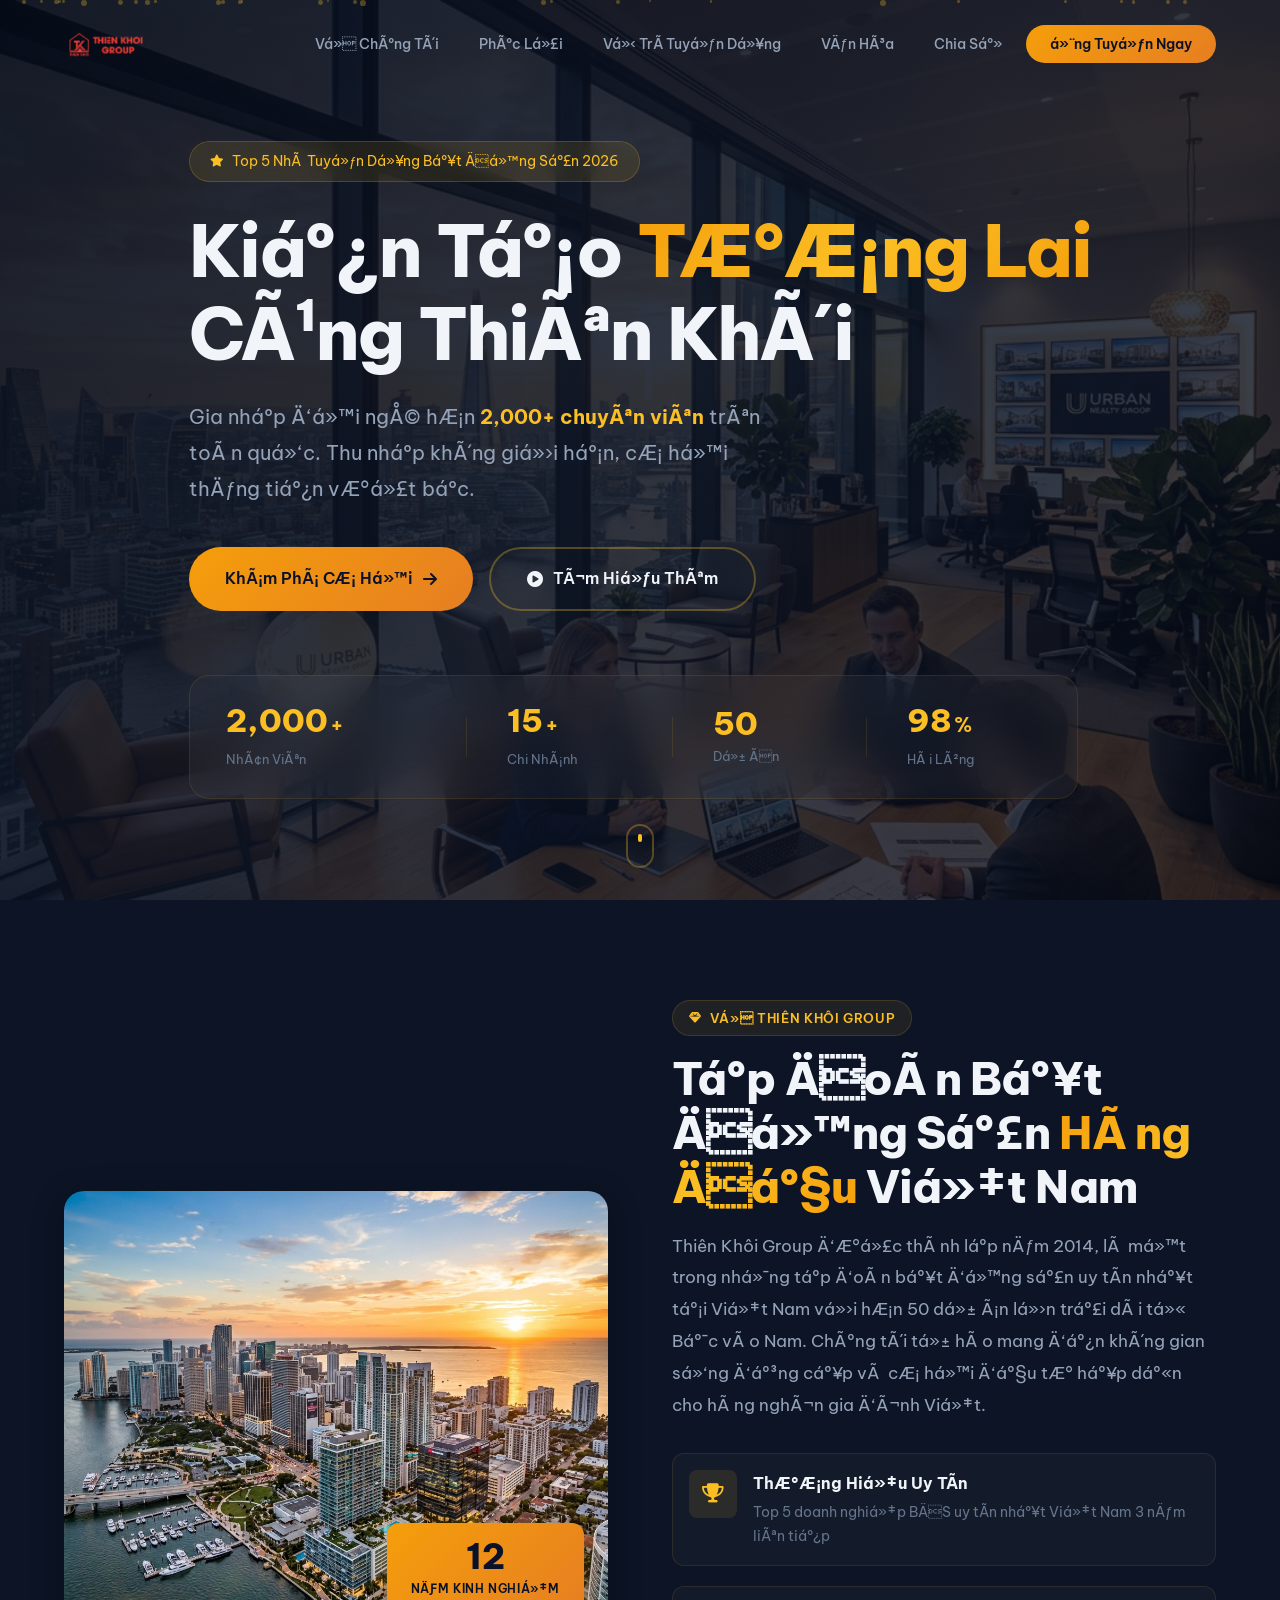
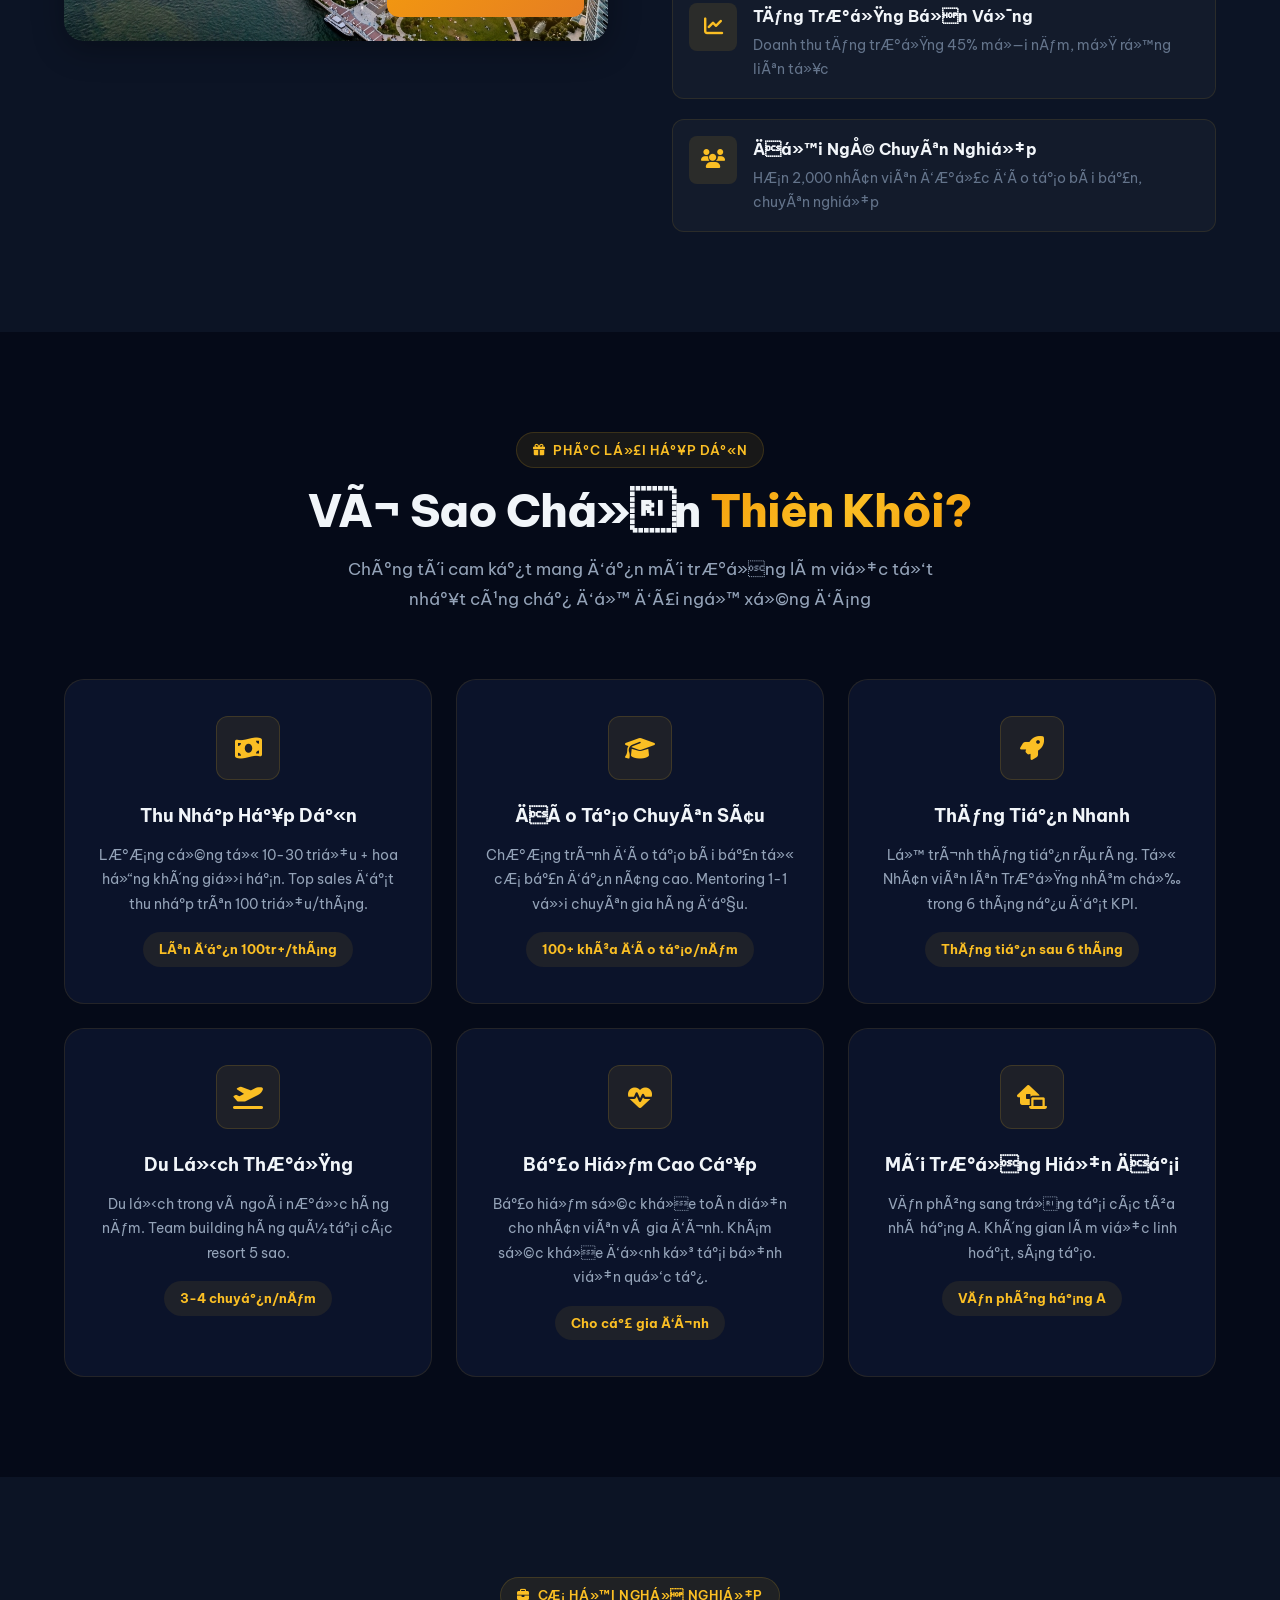
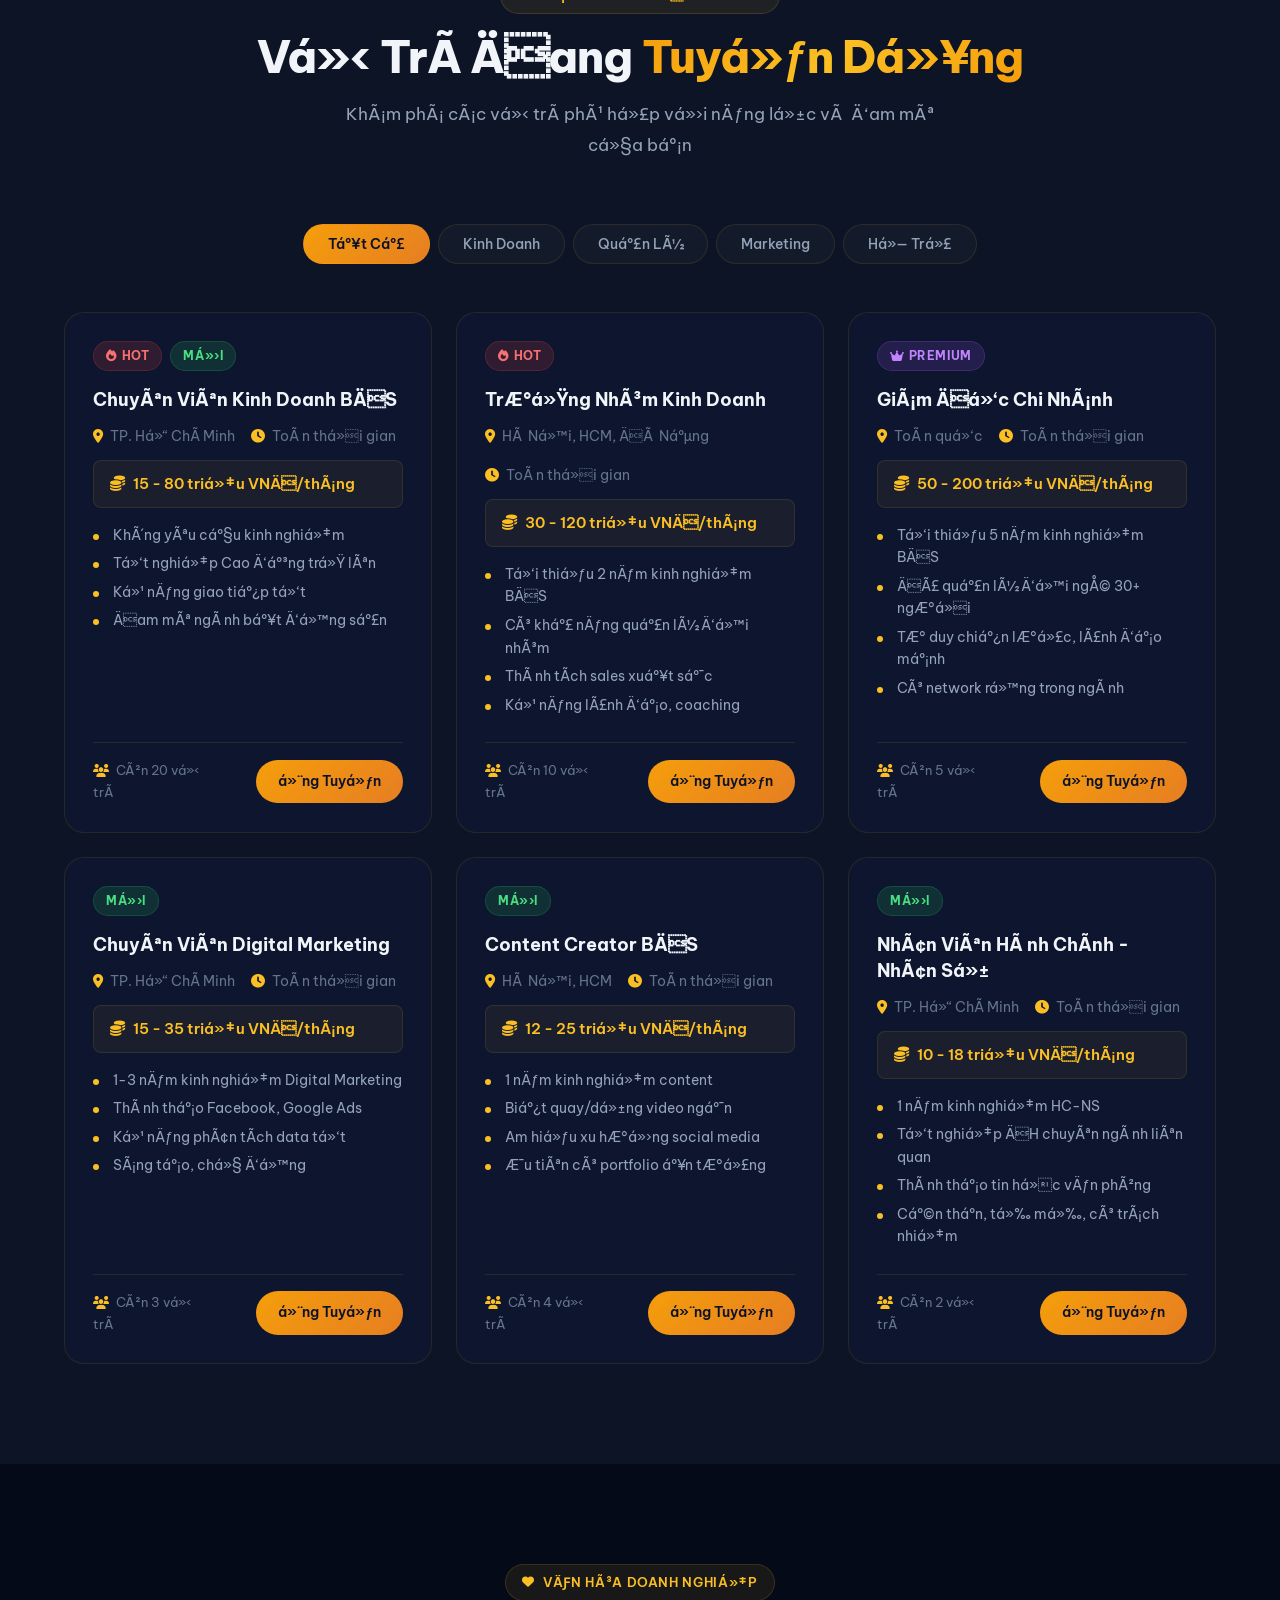
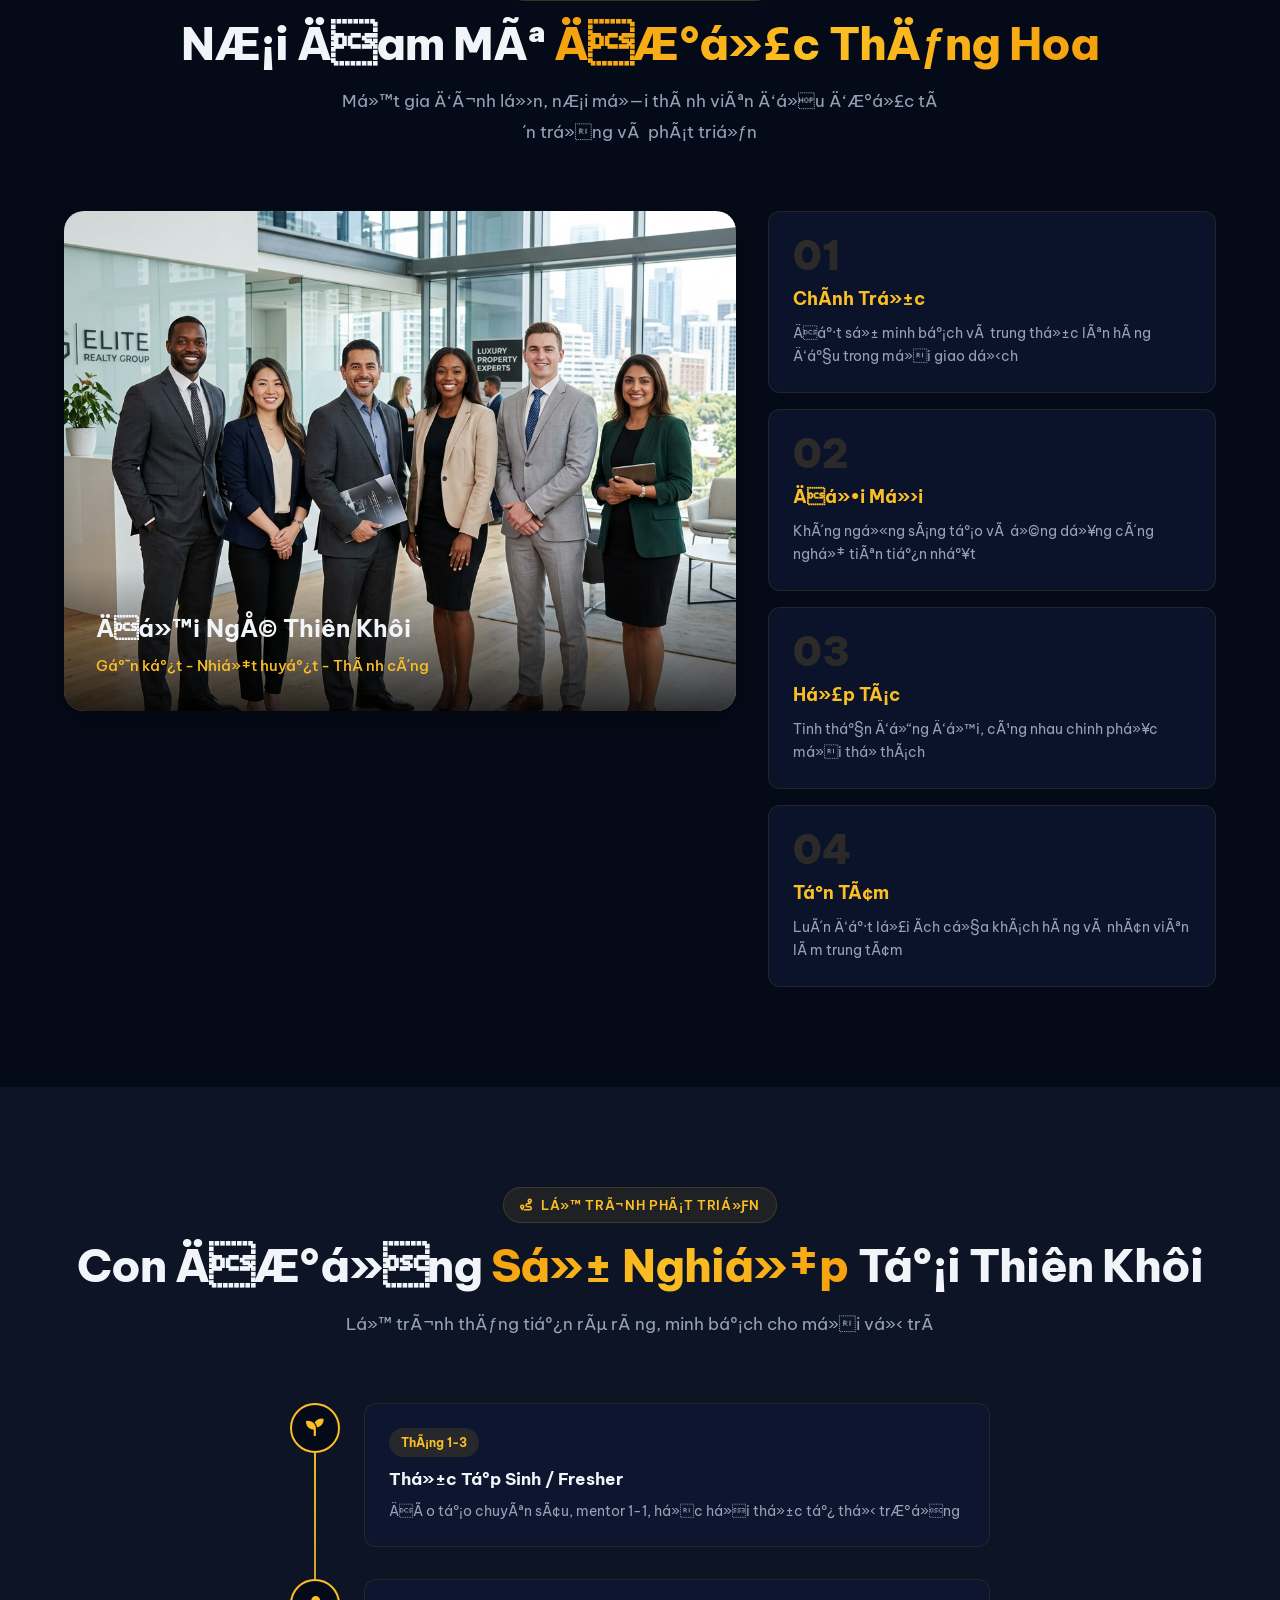
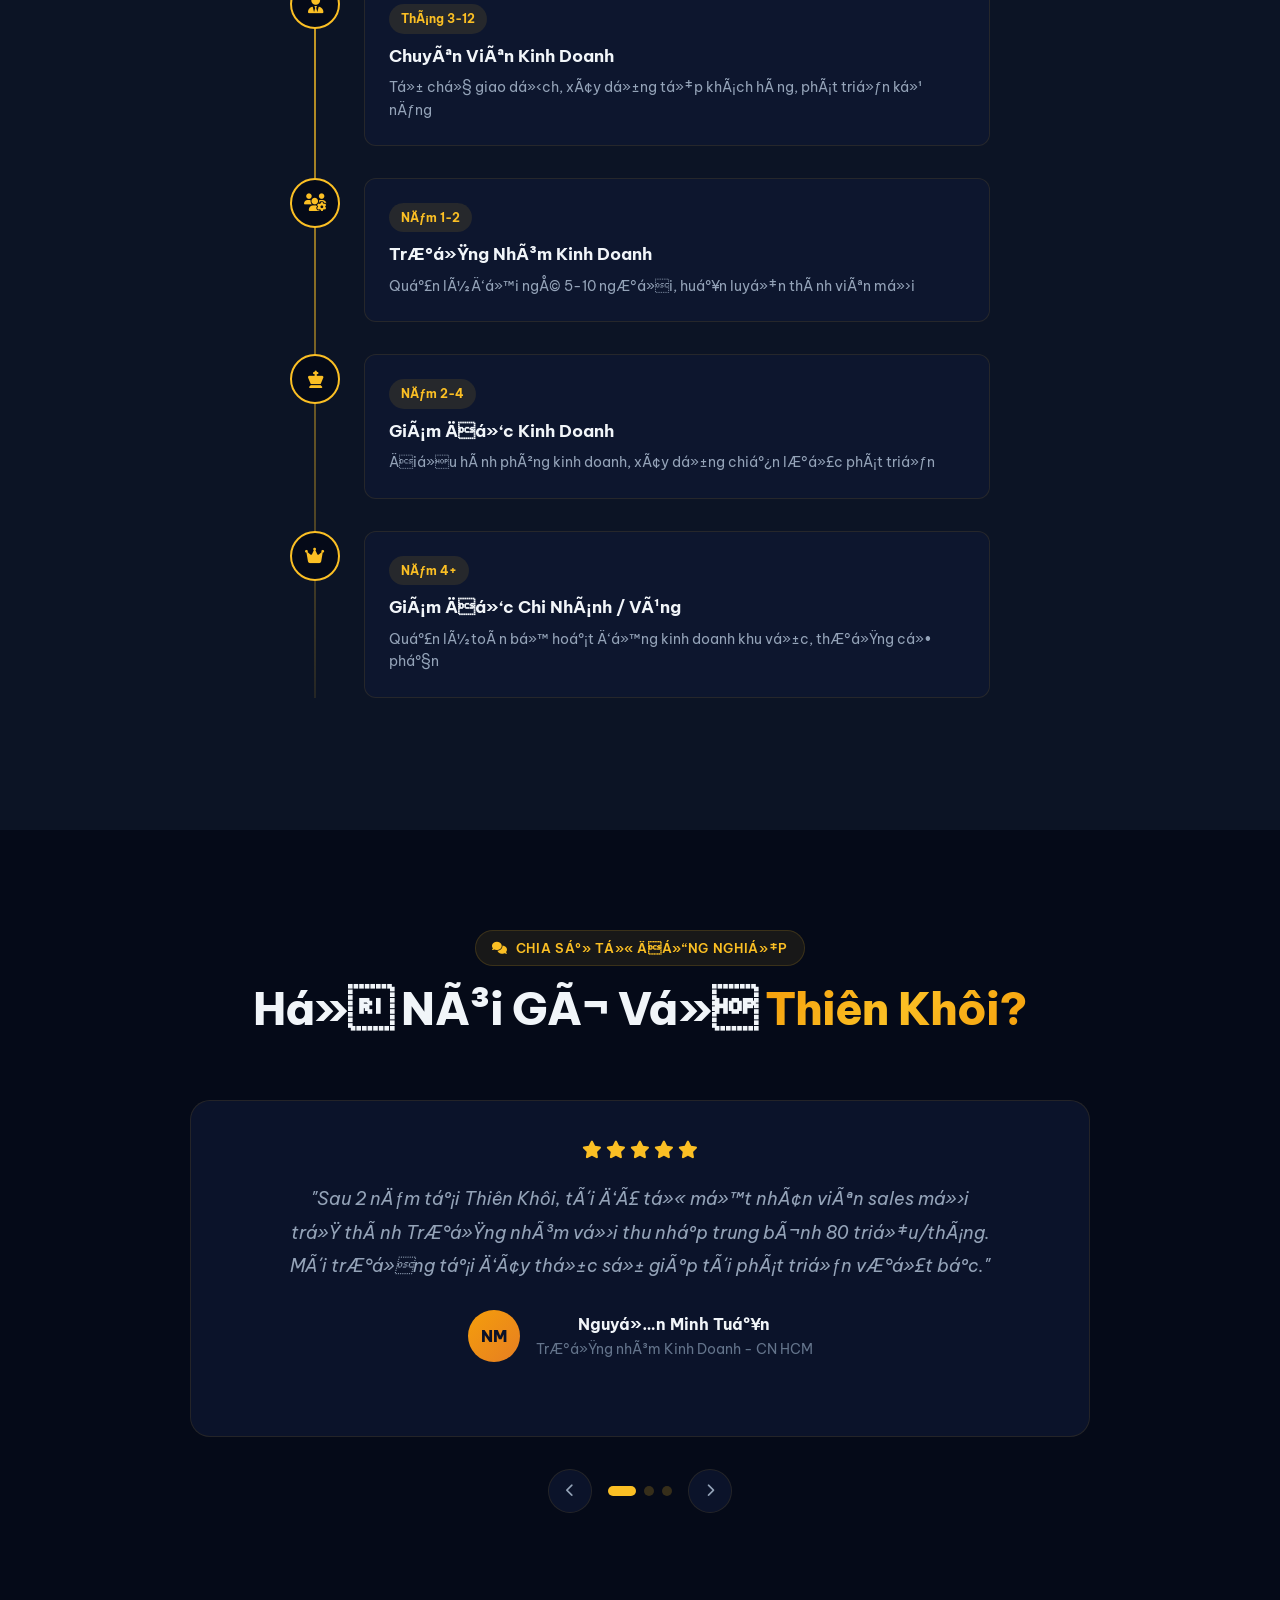
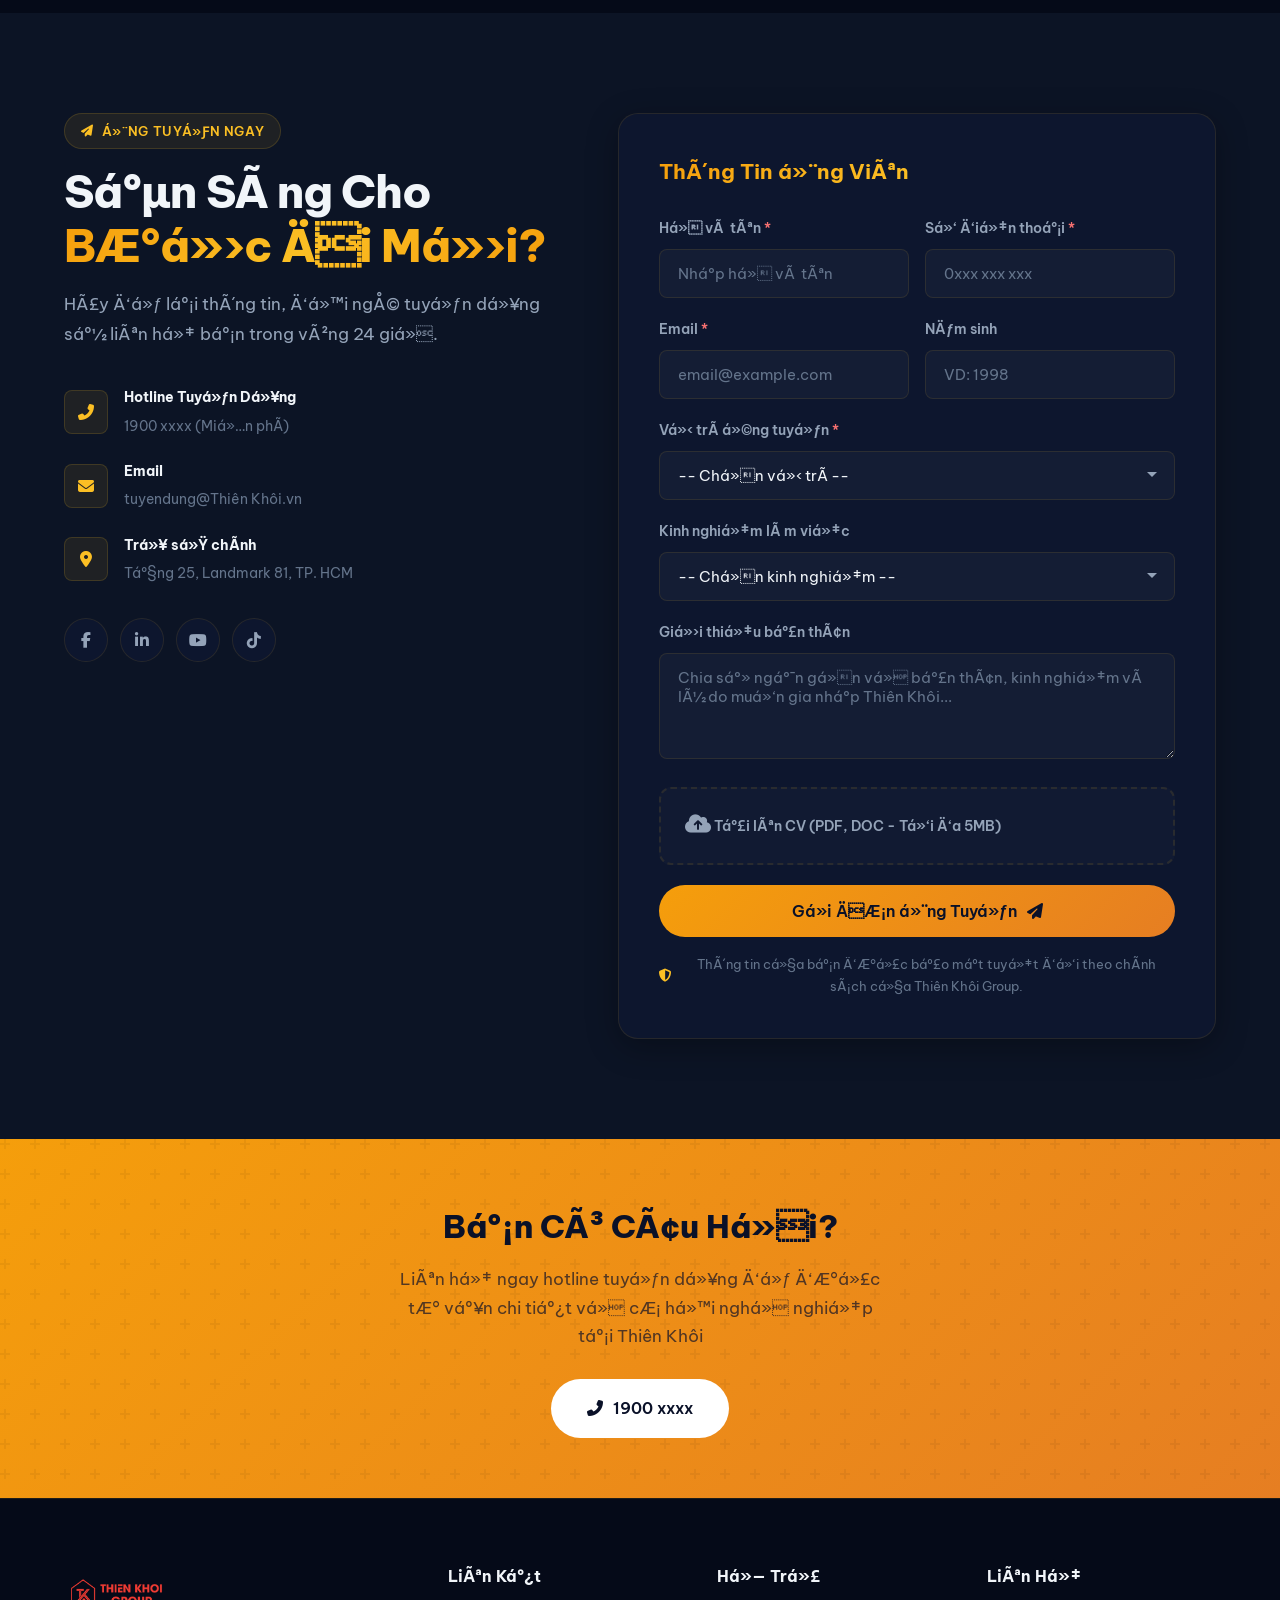
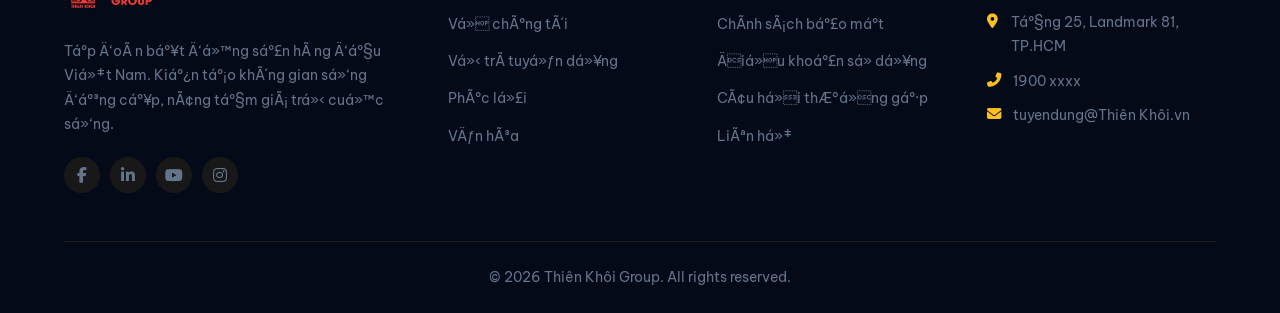
==== commit 837a134d: "🎨 Update logo and rename brand to Thien Khoi" ====
--- a/index.html
+++ b/index.html
@@ -1,10 +1,10 @@
-<!DOCTYPE html>
+﻿<!DOCTYPE html>
 <html lang="vi">
 <head>
     <meta charset="UTF-8">
     <meta name="viewport" content="width=device-width, initial-scale=1.0">
-    <title>GoldLand Group - Tuyển Dụng Nhân Tài Bất Động Sản</title>
-    <meta name="description" content="Gia nhập GoldLand Group - Tập đoàn bất động sản hàng đầu Việt Nam. Khám phá cơ hội nghề nghiệp hấp dẫn với thu nhập không giới hạn.">
+    <title>Thiên Khôi Group - Tuyá»ƒn Dá»¥ng NhÃ¢n TÃ i Báº¥t Äá»™ng Sáº£n</title>
+    <meta name="description" content="Gia nháº­p Thiên Khôi Group - Táº­p Ä‘oÃ n báº¥t Ä‘á»™ng sáº£n hÃ ng Ä‘áº§u Viá»‡t Nam. KhÃ¡m phÃ¡ cÆ¡ há»™i nghá» nghiá»‡p háº¥p dáº«n vá»›i thu nháº­p khÃ´ng giá»›i háº¡n.">
     <link rel="preconnect" href="https://fonts.googleapis.com">
     <link rel="preconnect" href="https://fonts.gstatic.com" crossorigin>
     <link href="https://fonts.googleapis.com/css2?family=Be+Vietnam+Pro:wght@300;400;500;600;700;800;900&family=Playfair+Display:wght@600;700;800&display=swap" rel="stylesheet">
@@ -16,8 +16,7 @@
     <div id="preloader">
         <div class="loader">
             <div class="loader-logo">
-                <i class="fas fa-building"></i>
-                <span>GoldLand</span>
+                <img src="images/Logo.png" alt="ThiÃªn KhÃ´i Logo" class="brand-logo brand-logo-lg">
             </div>
             <div class="loader-bar"><div class="loader-progress"></div></div>
         </div>
@@ -27,16 +26,15 @@
     <nav id="navbar" class="navbar">
         <div class="container nav-container">
             <a href="#" class="logo" id="logo">
-                <i class="fas fa-building"></i>
-                <span>Gold<strong>Land</strong></span>
+                <img src="images/Logo.png" alt="ThiÃªn KhÃ´i Logo" class="brand-logo">
             </a>
             <ul class="nav-links" id="navLinks">
-                <li><a href="#about" class="nav-link">Về Chúng Tôi</a></li>
-                <li><a href="#benefits" class="nav-link">Phúc Lợi</a></li>
-                <li><a href="#positions" class="nav-link">Vị Trí Tuyển Dụng</a></li>
-                <li><a href="#culture" class="nav-link">Văn Hóa</a></li>
-                <li><a href="#testimonials" class="nav-link">Chia Sẻ</a></li>
-                <li><a href="#apply" class="nav-link btn-nav-apply">Ứng Tuyển Ngay</a></li>
+                <li><a href="#about" class="nav-link">Vá» ChÃºng TÃ´i</a></li>
+                <li><a href="#benefits" class="nav-link">PhÃºc Lá»£i</a></li>
+                <li><a href="#positions" class="nav-link">Vá»‹ TrÃ­ Tuyá»ƒn Dá»¥ng</a></li>
+                <li><a href="#culture" class="nav-link">VÄƒn HÃ³a</a></li>
+                <li><a href="#testimonials" class="nav-link">Chia Sáº»</a></li>
+                <li><a href="#apply" class="nav-link btn-nav-apply">á»¨ng Tuyá»ƒn Ngay</a></li>
             </ul>
             <button class="hamburger" id="hamburger" aria-label="Toggle navigation">
                 <span></span><span></span><span></span>
@@ -54,48 +52,48 @@
         <div class="container hero-content">
             <div class="hero-badge animate-on-scroll">
                 <i class="fas fa-star"></i>
-                <span>Top 5 Nhà Tuyển Dụng Bất Động Sản 2026</span>
+                <span>Top 5 NhÃ  Tuyá»ƒn Dá»¥ng Báº¥t Äá»™ng Sáº£n 2026</span>
             </div>
             <h1 class="hero-title animate-on-scroll">
-                Kiến Tạo <span class="gradient-text">Tương Lai</span><br>
-                Cùng Thiên Khôi
+                Kiáº¿n Táº¡o <span class="gradient-text">TÆ°Æ¡ng Lai</span><br>
+                CÃ¹ng ThiÃªn KhÃ´i
             </h1>
             <p class="hero-subtitle animate-on-scroll">
-                Gia nhập đội ngũ hơn <strong>2,000+ chuyên viên</strong> trên toàn quốc. 
-                Thu nhập không giới hạn, cơ hội thăng tiến vượt bậc.
+                Gia nháº­p Ä‘á»™i ngÅ© hÆ¡n <strong>2,000+ chuyÃªn viÃªn</strong> trÃªn toÃ n quá»‘c. 
+                Thu nháº­p khÃ´ng giá»›i háº¡n, cÆ¡ há»™i thÄƒng tiáº¿n vÆ°á»£t báº­c.
             </p>
             <div class="hero-cta animate-on-scroll">
                 <a href="#positions" class="btn btn-primary btn-lg" id="heroApplyBtn">
-                    <span>Khám Phá Cơ Hội</span>
+                    <span>KhÃ¡m PhÃ¡ CÆ¡ Há»™i</span>
                     <i class="fas fa-arrow-right"></i>
                 </a>
                 <a href="#about" class="btn btn-outline btn-lg" id="heroLearnBtn">
                     <i class="fas fa-play-circle"></i>
-                    <span>Tìm Hiểu Thêm</span>
+                    <span>TÃ¬m Hiá»ƒu ThÃªm</span>
                 </a>
             </div>
             <div class="hero-stats animate-on-scroll">
                 <div class="stat-item">
                     <div class="stat-number" data-count="2000">0</div>
                     <div class="stat-plus">+</div>
-                    <div class="stat-label">Nhân Viên</div>
+                    <div class="stat-label">NhÃ¢n ViÃªn</div>
                 </div>
                 <div class="stat-divider"></div>
                 <div class="stat-item">
                     <div class="stat-number" data-count="15">0</div>
                     <div class="stat-plus">+</div>
-                    <div class="stat-label">Chi Nhánh</div>
+                    <div class="stat-label">Chi NhÃ¡nh</div>
                 </div>
                 <div class="stat-divider"></div>
                 <div class="stat-item">
                     <div class="stat-number" data-count="50">0</div>
-                    <div class="stat-label">Dự Án</div>
+                    <div class="stat-label">Dá»± Ãn</div>
                 </div>
                 <div class="stat-divider"></div>
                 <div class="stat-item">
                     <div class="stat-number" data-count="98">0</div>
                     <div class="stat-plus">%</div>
-                    <div class="stat-label">Hài Lòng</div>
+                    <div class="stat-label">HÃ i LÃ²ng</div>
                 </div>
             </div>
         </div>
@@ -110,44 +108,44 @@
             <div class="about-grid">
                 <div class="about-image animate-on-scroll">
                     <div class="about-img-wrapper">
-                        <img src="images/skyline.png" alt="GoldLand developments" loading="lazy">
+                        <img src="images/skyline.png" alt="Thiên Khôi developments" loading="lazy">
                         <div class="about-img-badge">
                             <span class="badge-number">12</span>
-                            <span class="badge-text">Năm kinh nghiệm</span>
+                            <span class="badge-text">NÄƒm kinh nghiá»‡m</span>
                         </div>
                     </div>
                 </div>
                 <div class="about-content animate-on-scroll">
                     <div class="section-tag">
                         <i class="fas fa-gem"></i>
-                        <span>Về GoldLand Group</span>
-                    </div>
-                    <h2 class="section-title">Tập Đoàn Bất Động Sản <span class="gradient-text">Hàng Đầu</span> Việt Nam</h2>
+                        <span>Vá» Thiên Khôi Group</span>
+                    </div>
+                    <h2 class="section-title">Táº­p ÄoÃ n Báº¥t Äá»™ng Sáº£n <span class="gradient-text">HÃ ng Äáº§u</span> Viá»‡t Nam</h2>
                     <p class="about-text">
-                        GoldLand Group được thành lập năm 2014, là một trong những tập đoàn bất động sản uy tín nhất 
-                        tại Việt Nam với hơn 50 dự án lớn trải dài từ Bắc vào Nam. Chúng tôi tự hào mang đến không gian 
-                        sống đẳng cấp và cơ hội đầu tư hấp dẫn cho hàng nghìn gia đình Việt.
+                        Thiên Khôi Group Ä‘Æ°á»£c thÃ nh láº­p nÄƒm 2014, lÃ  má»™t trong nhá»¯ng táº­p Ä‘oÃ n báº¥t Ä‘á»™ng sáº£n uy tÃ­n nháº¥t 
+                        táº¡i Viá»‡t Nam vá»›i hÆ¡n 50 dá»± Ã¡n lá»›n tráº£i dÃ i tá»« Báº¯c vÃ o Nam. ChÃºng tÃ´i tá»± hÃ o mang Ä‘áº¿n khÃ´ng gian 
+                        sá»‘ng Ä‘áº³ng cáº¥p vÃ  cÆ¡ há»™i Ä‘áº§u tÆ° háº¥p dáº«n cho hÃ ng nghÃ¬n gia Ä‘Ã¬nh Viá»‡t.
                     </p>
                     <div class="about-features">
                         <div class="feature-item">
                             <div class="feature-icon"><i class="fas fa-trophy"></i></div>
                             <div>
-                                <h4>Thương Hiệu Uy Tín</h4>
-                                <p>Top 5 doanh nghiệp BĐS uy tín nhất Việt Nam 3 năm liên tiếp</p>
+                                <h4>ThÆ°Æ¡ng Hiá»‡u Uy TÃ­n</h4>
+                                <p>Top 5 doanh nghiá»‡p BÄS uy tÃ­n nháº¥t Viá»‡t Nam 3 nÄƒm liÃªn tiáº¿p</p>
                             </div>
                         </div>
                         <div class="feature-item">
                             <div class="feature-icon"><i class="fas fa-chart-line"></i></div>
                             <div>
-                                <h4>Tăng Trưởng Bền Vững</h4>
-                                <p>Doanh thu tăng trưởng 45% mỗi năm, mở rộng liên tục</p>
+                                <h4>TÄƒng TrÆ°á»Ÿng Bá»n Vá»¯ng</h4>
+                                <p>Doanh thu tÄƒng trÆ°á»Ÿng 45% má»—i nÄƒm, má»Ÿ rá»™ng liÃªn tá»¥c</p>
                             </div>
                         </div>
                         <div class="feature-item">
                             <div class="feature-icon"><i class="fas fa-users"></i></div>
                             <div>
-                                <h4>Đội Ngũ Chuyên Nghiệp</h4>
-                                <p>Hơn 2,000 nhân viên được đào tạo bài bản, chuyên nghiệp</p>
+                                <h4>Äá»™i NgÅ© ChuyÃªn Nghiá»‡p</h4>
+                                <p>HÆ¡n 2,000 nhÃ¢n viÃªn Ä‘Æ°á»£c Ä‘Ã o táº¡o bÃ i báº£n, chuyÃªn nghiá»‡p</p>
                             </div>
                         </div>
                     </div>
@@ -162,59 +160,59 @@
             <div class="section-header animate-on-scroll">
                 <div class="section-tag center">
                     <i class="fas fa-gift"></i>
-                    <span>Phúc Lợi Hấp Dẫn</span>
-                </div>
-                <h2 class="section-title center">Vì Sao Chọn <span class="gradient-text">GoldLand?</span></h2>
-                <p class="section-desc center">Chúng tôi cam kết mang đến môi trường làm việc tốt nhất cùng chế độ đãi ngộ xứng đáng</p>
+                    <span>PhÃºc Lá»£i Háº¥p Dáº«n</span>
+                </div>
+                <h2 class="section-title center">VÃ¬ Sao Chá»n <span class="gradient-text">Thiên Khôi?</span></h2>
+                <p class="section-desc center">ChÃºng tÃ´i cam káº¿t mang Ä‘áº¿n mÃ´i trÆ°á»ng lÃ m viá»‡c tá»‘t nháº¥t cÃ¹ng cháº¿ Ä‘á»™ Ä‘Ã£i ngá»™ xá»©ng Ä‘Ã¡ng</p>
             </div>
             <div class="benefits-grid">
                 <div class="benefit-card animate-on-scroll" data-delay="0">
                     <div class="benefit-icon-wrapper">
                         <div class="benefit-icon"><i class="fas fa-money-bill-wave"></i></div>
                     </div>
-                    <h3>Thu Nhập Hấp Dẫn</h3>
-                    <p>Lương cứng từ 10-30 triệu + hoa hồng không giới hạn. Top sales đạt thu nhập trên 100 triệu/tháng.</p>
-                    <div class="benefit-highlight">Lên đến 100tr+/tháng</div>
+                    <h3>Thu Nháº­p Háº¥p Dáº«n</h3>
+                    <p>LÆ°Æ¡ng cá»©ng tá»« 10-30 triá»‡u + hoa há»“ng khÃ´ng giá»›i háº¡n. Top sales Ä‘áº¡t thu nháº­p trÃªn 100 triá»‡u/thÃ¡ng.</p>
+                    <div class="benefit-highlight">LÃªn Ä‘áº¿n 100tr+/thÃ¡ng</div>
                 </div>
                 <div class="benefit-card animate-on-scroll" data-delay="100">
                     <div class="benefit-icon-wrapper">
                         <div class="benefit-icon"><i class="fas fa-graduation-cap"></i></div>
                     </div>
-                    <h3>Đào Tạo Chuyên Sâu</h3>
-                    <p>Chương trình đào tạo bài bản từ cơ bản đến nâng cao. Mentoring 1-1 với chuyên gia hàng đầu.</p>
-                    <div class="benefit-highlight">100+ khóa đào tạo/năm</div>
+                    <h3>ÄÃ o Táº¡o ChuyÃªn SÃ¢u</h3>
+                    <p>ChÆ°Æ¡ng trÃ¬nh Ä‘Ã o táº¡o bÃ i báº£n tá»« cÆ¡ báº£n Ä‘áº¿n nÃ¢ng cao. Mentoring 1-1 vá»›i chuyÃªn gia hÃ ng Ä‘áº§u.</p>
+                    <div class="benefit-highlight">100+ khÃ³a Ä‘Ã o táº¡o/nÄƒm</div>
                 </div>
                 <div class="benefit-card animate-on-scroll" data-delay="200">
                     <div class="benefit-icon-wrapper">
                         <div class="benefit-icon"><i class="fas fa-rocket"></i></div>
                     </div>
-                    <h3>Thăng Tiến Nhanh</h3>
-                    <p>Lộ trình thăng tiến rõ ràng. Từ Nhân viên lên Trưởng nhóm chỉ trong 6 tháng nếu đạt KPI.</p>
-                    <div class="benefit-highlight">Thăng tiến sau 6 tháng</div>
+                    <h3>ThÄƒng Tiáº¿n Nhanh</h3>
+                    <p>Lá»™ trÃ¬nh thÄƒng tiáº¿n rÃµ rÃ ng. Tá»« NhÃ¢n viÃªn lÃªn TrÆ°á»Ÿng nhÃ³m chá»‰ trong 6 thÃ¡ng náº¿u Ä‘áº¡t KPI.</p>
+                    <div class="benefit-highlight">ThÄƒng tiáº¿n sau 6 thÃ¡ng</div>
                 </div>
                 <div class="benefit-card animate-on-scroll" data-delay="300">
                     <div class="benefit-icon-wrapper">
                         <div class="benefit-icon"><i class="fas fa-plane-departure"></i></div>
                     </div>
-                    <h3>Du Lịch Thưởng</h3>
-                    <p>Du lịch trong và ngoài nước hàng năm. Team building hàng quý tại các resort 5 sao.</p>
-                    <div class="benefit-highlight">3-4 chuyến/năm</div>
+                    <h3>Du Lá»‹ch ThÆ°á»Ÿng</h3>
+                    <p>Du lá»‹ch trong vÃ  ngoÃ i nÆ°á»›c hÃ ng nÄƒm. Team building hÃ ng quÃ½ táº¡i cÃ¡c resort 5 sao.</p>
+                    <div class="benefit-highlight">3-4 chuyáº¿n/nÄƒm</div>
                 </div>
                 <div class="benefit-card animate-on-scroll" data-delay="400">
                     <div class="benefit-icon-wrapper">
                         <div class="benefit-icon"><i class="fas fa-heartbeat"></i></div>
                     </div>
-                    <h3>Bảo Hiểm Cao Cấp</h3>
-                    <p>Bảo hiểm sức khỏe toàn diện cho nhân viên và gia đình. Khám sức khỏe định kỳ tại bệnh viện quốc tế.</p>
-                    <div class="benefit-highlight">Cho cả gia đình</div>
+                    <h3>Báº£o Hiá»ƒm Cao Cáº¥p</h3>
+                    <p>Báº£o hiá»ƒm sá»©c khá»e toÃ n diá»‡n cho nhÃ¢n viÃªn vÃ  gia Ä‘Ã¬nh. KhÃ¡m sá»©c khá»e Ä‘á»‹nh ká»³ táº¡i bá»‡nh viá»‡n quá»‘c táº¿.</p>
+                    <div class="benefit-highlight">Cho cáº£ gia Ä‘Ã¬nh</div>
                 </div>
                 <div class="benefit-card animate-on-scroll" data-delay="500">
                     <div class="benefit-icon-wrapper">
                         <div class="benefit-icon"><i class="fas fa-laptop-house"></i></div>
                     </div>
-                    <h3>Môi Trường Hiện Đại</h3>
-                    <p>Văn phòng sang trọng tại các tòa nhà hạng A. Không gian làm việc linh hoạt, sáng tạo.</p>
-                    <div class="benefit-highlight">Văn phòng hạng A</div>
+                    <h3>MÃ´i TrÆ°á»ng Hiá»‡n Äáº¡i</h3>
+                    <p>VÄƒn phÃ²ng sang trá»ng táº¡i cÃ¡c tÃ²a nhÃ  háº¡ng A. KhÃ´ng gian lÃ m viá»‡c linh hoáº¡t, sÃ¡ng táº¡o.</p>
+                    <div class="benefit-highlight">VÄƒn phÃ²ng háº¡ng A</div>
                 </div>
             </div>
         </div>
@@ -226,43 +224,43 @@
             <div class="section-header animate-on-scroll">
                 <div class="section-tag center">
                     <i class="fas fa-briefcase"></i>
-                    <span>Cơ Hội Nghề Nghiệp</span>
-                </div>
-                <h2 class="section-title center">Vị Trí Đang <span class="gradient-text">Tuyển Dụng</span></h2>
-                <p class="section-desc center">Khám phá các vị trí phù hợp với năng lực và đam mê của bạn</p>
+                    <span>CÆ¡ Há»™i Nghá» Nghiá»‡p</span>
+                </div>
+                <h2 class="section-title center">Vá»‹ TrÃ­ Äang <span class="gradient-text">Tuyá»ƒn Dá»¥ng</span></h2>
+                <p class="section-desc center">KhÃ¡m phÃ¡ cÃ¡c vá»‹ trÃ­ phÃ¹ há»£p vá»›i nÄƒng lá»±c vÃ  Ä‘am mÃª cá»§a báº¡n</p>
             </div>
             <div class="positions-filter animate-on-scroll">
-                <button class="filter-btn active" data-filter="all" id="filterAll">Tất Cả</button>
+                <button class="filter-btn active" data-filter="all" id="filterAll">Táº¥t Cáº£</button>
                 <button class="filter-btn" data-filter="sales" id="filterSales">Kinh Doanh</button>
-                <button class="filter-btn" data-filter="management" id="filterManagement">Quản Lý</button>
+                <button class="filter-btn" data-filter="management" id="filterManagement">Quáº£n LÃ½</button>
                 <button class="filter-btn" data-filter="marketing" id="filterMarketing">Marketing</button>
-                <button class="filter-btn" data-filter="support" id="filterSupport">Hỗ Trợ</button>
+                <button class="filter-btn" data-filter="support" id="filterSupport">Há»— Trá»£</button>
             </div>
             <div class="positions-grid" id="positionsGrid">
                 <!-- Position Card 1 -->
                 <div class="position-card animate-on-scroll" data-category="sales" id="positionSalesExec">
                     <div class="position-header">
                         <div class="position-tag tag-hot"><i class="fas fa-fire"></i> Hot</div>
-                        <div class="position-tag tag-new">Mới</div>
-                    </div>
-                    <h3 class="position-title">Chuyên Viên Kinh Doanh BĐS</h3>
+                        <div class="position-tag tag-new">Má»›i</div>
+                    </div>
+                    <h3 class="position-title">ChuyÃªn ViÃªn Kinh Doanh BÄS</h3>
                     <div class="position-meta">
-                        <span><i class="fas fa-map-marker-alt"></i> TP. Hồ Chí Minh</span>
-                        <span><i class="fas fa-clock"></i> Toàn thời gian</span>
+                        <span><i class="fas fa-map-marker-alt"></i> TP. Há»“ ChÃ­ Minh</span>
+                        <span><i class="fas fa-clock"></i> ToÃ n thá»i gian</span>
                     </div>
                     <div class="position-salary">
                         <i class="fas fa-coins"></i>
-                        <span>15 - 80 triệu VNĐ/tháng</span>
+                        <span>15 - 80 triá»‡u VNÄ/thÃ¡ng</span>
                     </div>
                     <ul class="position-requirements">
-                        <li>Không yêu cầu kinh nghiệm</li>
-                        <li>Tốt nghiệp Cao đẳng trở lên</li>
-                        <li>Kỹ năng giao tiếp tốt</li>
-                        <li>Đam mê ngành bất động sản</li>
+                        <li>KhÃ´ng yÃªu cáº§u kinh nghiá»‡m</li>
+                        <li>Tá»‘t nghiá»‡p Cao Ä‘áº³ng trá»Ÿ lÃªn</li>
+                        <li>Ká»¹ nÄƒng giao tiáº¿p tá»‘t</li>
+                        <li>Äam mÃª ngÃ nh báº¥t Ä‘á»™ng sáº£n</li>
                     </ul>
                     <div class="position-footer">
-                        <span class="position-slots"><i class="fas fa-users"></i> Còn 20 vị trí</span>
-                        <a href="#apply" class="btn btn-primary btn-sm">Ứng Tuyển</a>
+                        <span class="position-slots"><i class="fas fa-users"></i> CÃ²n 20 vá»‹ trÃ­</span>
+                        <a href="#apply" class="btn btn-primary btn-sm">á»¨ng Tuyá»ƒn</a>
                     </div>
                 </div>
                 <!-- Position Card 2 -->
@@ -270,24 +268,24 @@
                     <div class="position-header">
                         <div class="position-tag tag-hot"><i class="fas fa-fire"></i> Hot</div>
                     </div>
-                    <h3 class="position-title">Trưởng Nhóm Kinh Doanh</h3>
+                    <h3 class="position-title">TrÆ°á»Ÿng NhÃ³m Kinh Doanh</h3>
                     <div class="position-meta">
-                        <span><i class="fas fa-map-marker-alt"></i> Hà Nội, HCM, Đà Nẵng</span>
-                        <span><i class="fas fa-clock"></i> Toàn thời gian</span>
+                        <span><i class="fas fa-map-marker-alt"></i> HÃ  Ná»™i, HCM, ÄÃ  Náºµng</span>
+                        <span><i class="fas fa-clock"></i> ToÃ n thá»i gian</span>
                     </div>
                     <div class="position-salary">
                         <i class="fas fa-coins"></i>
-                        <span>30 - 120 triệu VNĐ/tháng</span>
+                        <span>30 - 120 triá»‡u VNÄ/thÃ¡ng</span>
                     </div>
                     <ul class="position-requirements">
-                        <li>Tối thiểu 2 năm kinh nghiệm BĐS</li>
-                        <li>Có khả năng quản lý đội nhóm</li>
-                        <li>Thành tích sales xuất sắc</li>
-                        <li>Kỹ năng lãnh đạo, coaching</li>
+                        <li>Tá»‘i thiá»ƒu 2 nÄƒm kinh nghiá»‡m BÄS</li>
+                        <li>CÃ³ kháº£ nÄƒng quáº£n lÃ½ Ä‘á»™i nhÃ³m</li>
+                        <li>ThÃ nh tÃ­ch sales xuáº¥t sáº¯c</li>
+                        <li>Ká»¹ nÄƒng lÃ£nh Ä‘áº¡o, coaching</li>
                     </ul>
                     <div class="position-footer">
-                        <span class="position-slots"><i class="fas fa-users"></i> Còn 10 vị trí</span>
-                        <a href="#apply" class="btn btn-primary btn-sm">Ứng Tuyển</a>
+                        <span class="position-slots"><i class="fas fa-users"></i> CÃ²n 10 vá»‹ trÃ­</span>
+                        <a href="#apply" class="btn btn-primary btn-sm">á»¨ng Tuyá»ƒn</a>
                     </div>
                 </div>
                 <!-- Position Card 3 -->
@@ -295,99 +293,99 @@
                     <div class="position-header">
                         <div class="position-tag tag-premium"><i class="fas fa-crown"></i> Premium</div>
                     </div>
-                    <h3 class="position-title">Giám Đốc Chi Nhánh</h3>
+                    <h3 class="position-title">GiÃ¡m Äá»‘c Chi NhÃ¡nh</h3>
                     <div class="position-meta">
-                        <span><i class="fas fa-map-marker-alt"></i> Toàn quốc</span>
-                        <span><i class="fas fa-clock"></i> Toàn thời gian</span>
+                        <span><i class="fas fa-map-marker-alt"></i> ToÃ n quá»‘c</span>
+                        <span><i class="fas fa-clock"></i> ToÃ n thá»i gian</span>
                     </div>
                     <div class="position-salary">
                         <i class="fas fa-coins"></i>
-                        <span>50 - 200 triệu VNĐ/tháng</span>
+                        <span>50 - 200 triá»‡u VNÄ/thÃ¡ng</span>
                     </div>
                     <ul class="position-requirements">
-                        <li>Tối thiểu 5 năm kinh nghiệm BĐS</li>
-                        <li>Đã quản lý đội ngũ 30+ người</li>
-                        <li>Tư duy chiến lược, lãnh đạo mạnh</li>
-                        <li>Có network rộng trong ngành</li>
+                        <li>Tá»‘i thiá»ƒu 5 nÄƒm kinh nghiá»‡m BÄS</li>
+                        <li>ÄÃ£ quáº£n lÃ½ Ä‘á»™i ngÅ© 30+ ngÆ°á»i</li>
+                        <li>TÆ° duy chiáº¿n lÆ°á»£c, lÃ£nh Ä‘áº¡o máº¡nh</li>
+                        <li>CÃ³ network rá»™ng trong ngÃ nh</li>
                     </ul>
                     <div class="position-footer">
-                        <span class="position-slots"><i class="fas fa-users"></i> Còn 5 vị trí</span>
-                        <a href="#apply" class="btn btn-primary btn-sm">Ứng Tuyển</a>
+                        <span class="position-slots"><i class="fas fa-users"></i> CÃ²n 5 vá»‹ trÃ­</span>
+                        <a href="#apply" class="btn btn-primary btn-sm">á»¨ng Tuyá»ƒn</a>
                     </div>
                 </div>
                 <!-- Position Card 4 -->
                 <div class="position-card animate-on-scroll" data-category="marketing" id="positionDigitalMkt">
                     <div class="position-header">
-                        <div class="position-tag tag-new">Mới</div>
-                    </div>
-                    <h3 class="position-title">Chuyên Viên Digital Marketing</h3>
+                        <div class="position-tag tag-new">Má»›i</div>
+                    </div>
+                    <h3 class="position-title">ChuyÃªn ViÃªn Digital Marketing</h3>
                     <div class="position-meta">
-                        <span><i class="fas fa-map-marker-alt"></i> TP. Hồ Chí Minh</span>
-                        <span><i class="fas fa-clock"></i> Toàn thời gian</span>
+                        <span><i class="fas fa-map-marker-alt"></i> TP. Há»“ ChÃ­ Minh</span>
+                        <span><i class="fas fa-clock"></i> ToÃ n thá»i gian</span>
                     </div>
                     <div class="position-salary">
                         <i class="fas fa-coins"></i>
-                        <span>15 - 35 triệu VNĐ/tháng</span>
+                        <span>15 - 35 triá»‡u VNÄ/thÃ¡ng</span>
                     </div>
                     <ul class="position-requirements">
-                        <li>1-3 năm kinh nghiệm Digital Marketing</li>
-                        <li>Thành thạo Facebook, Google Ads</li>
-                        <li>Kỹ năng phân tích data tốt</li>
-                        <li>Sáng tạo, chủ động</li>
+                        <li>1-3 nÄƒm kinh nghiá»‡m Digital Marketing</li>
+                        <li>ThÃ nh tháº¡o Facebook, Google Ads</li>
+                        <li>Ká»¹ nÄƒng phÃ¢n tÃ­ch data tá»‘t</li>
+                        <li>SÃ¡ng táº¡o, chá»§ Ä‘á»™ng</li>
                     </ul>
                     <div class="position-footer">
-                        <span class="position-slots"><i class="fas fa-users"></i> Còn 3 vị trí</span>
-                        <a href="#apply" class="btn btn-primary btn-sm">Ứng Tuyển</a>
+                        <span class="position-slots"><i class="fas fa-users"></i> CÃ²n 3 vá»‹ trÃ­</span>
+                        <a href="#apply" class="btn btn-primary btn-sm">á»¨ng Tuyá»ƒn</a>
                     </div>
                 </div>
                 <!-- Position Card 5 -->
                 <div class="position-card animate-on-scroll" data-category="marketing" id="positionContentMkt">
                     <div class="position-header">
-                        <div class="position-tag tag-new">Mới</div>
-                    </div>
-                    <h3 class="position-title">Content Creator BĐS</h3>
+                        <div class="position-tag tag-new">Má»›i</div>
+                    </div>
+                    <h3 class="position-title">Content Creator BÄS</h3>
                     <div class="position-meta">
-                        <span><i class="fas fa-map-marker-alt"></i> Hà Nội, HCM</span>
-                        <span><i class="fas fa-clock"></i> Toàn thời gian</span>
+                        <span><i class="fas fa-map-marker-alt"></i> HÃ  Ná»™i, HCM</span>
+                        <span><i class="fas fa-clock"></i> ToÃ n thá»i gian</span>
                     </div>
                     <div class="position-salary">
                         <i class="fas fa-coins"></i>
-                        <span>12 - 25 triệu VNĐ/tháng</span>
+                        <span>12 - 25 triá»‡u VNÄ/thÃ¡ng</span>
                     </div>
                     <ul class="position-requirements">
-                        <li>1 năm kinh nghiệm content</li>
-                        <li>Biết quay/dựng video ngắn</li>
-                        <li>Am hiểu xu hướng social media</li>
-                        <li>Ưu tiên có portfolio ấn tượng</li>
+                        <li>1 nÄƒm kinh nghiá»‡m content</li>
+                        <li>Biáº¿t quay/dá»±ng video ngáº¯n</li>
+                        <li>Am hiá»ƒu xu hÆ°á»›ng social media</li>
+                        <li>Æ¯u tiÃªn cÃ³ portfolio áº¥n tÆ°á»£ng</li>
                     </ul>
                     <div class="position-footer">
-                        <span class="position-slots"><i class="fas fa-users"></i> Còn 4 vị trí</span>
-                        <a href="#apply" class="btn btn-primary btn-sm">Ứng Tuyển</a>
+                        <span class="position-slots"><i class="fas fa-users"></i> CÃ²n 4 vá»‹ trÃ­</span>
+                        <a href="#apply" class="btn btn-primary btn-sm">á»¨ng Tuyá»ƒn</a>
                     </div>
                 </div>
                 <!-- Position Card 6 -->
                 <div class="position-card animate-on-scroll" data-category="support" id="positionAdmin">
                     <div class="position-header">
-                        <div class="position-tag tag-new">Mới</div>
-                    </div>
-                    <h3 class="position-title">Nhân Viên Hành Chính - Nhân Sự</h3>
+                        <div class="position-tag tag-new">Má»›i</div>
+                    </div>
+                    <h3 class="position-title">NhÃ¢n ViÃªn HÃ nh ChÃ­nh - NhÃ¢n Sá»±</h3>
                     <div class="position-meta">
-                        <span><i class="fas fa-map-marker-alt"></i> TP. Hồ Chí Minh</span>
-                        <span><i class="fas fa-clock"></i> Toàn thời gian</span>
+                        <span><i class="fas fa-map-marker-alt"></i> TP. Há»“ ChÃ­ Minh</span>
+                        <span><i class="fas fa-clock"></i> ToÃ n thá»i gian</span>
                     </div>
                     <div class="position-salary">
                         <i class="fas fa-coins"></i>
-                        <span>10 - 18 triệu VNĐ/tháng</span>
+                        <span>10 - 18 triá»‡u VNÄ/thÃ¡ng</span>
                     </div>
                     <ul class="position-requirements">
-                        <li>1 năm kinh nghiệm HC-NS</li>
-                        <li>Tốt nghiệp ĐH chuyên ngành liên quan</li>
-                        <li>Thành thạo tin học văn phòng</li>
-                        <li>Cẩn thận, tỉ mỉ, có trách nhiệm</li>
+                        <li>1 nÄƒm kinh nghiá»‡m HC-NS</li>
+                        <li>Tá»‘t nghiá»‡p ÄH chuyÃªn ngÃ nh liÃªn quan</li>
+                        <li>ThÃ nh tháº¡o tin há»c vÄƒn phÃ²ng</li>
+                        <li>Cáº©n tháº­n, tá»‰ má»‰, cÃ³ trÃ¡ch nhiá»‡m</li>
                     </ul>
                     <div class="position-footer">
-                        <span class="position-slots"><i class="fas fa-users"></i> Còn 2 vị trí</span>
-                        <a href="#apply" class="btn btn-primary btn-sm">Ứng Tuyển</a>
+                        <span class="position-slots"><i class="fas fa-users"></i> CÃ²n 2 vá»‹ trÃ­</span>
+                        <a href="#apply" class="btn btn-primary btn-sm">á»¨ng Tuyá»ƒn</a>
                     </div>
                 </div>
             </div>
@@ -400,39 +398,39 @@
             <div class="section-header animate-on-scroll">
                 <div class="section-tag center">
                     <i class="fas fa-heart"></i>
-                    <span>Văn Hóa Doanh Nghiệp</span>
-                </div>
-                <h2 class="section-title center">Nơi Đam Mê <span class="gradient-text">Được Thăng Hoa</span></h2>
-                <p class="section-desc center">Một gia đình lớn, nơi mỗi thành viên đều được tôn trọng và phát triển</p>
+                    <span>VÄƒn HÃ³a Doanh Nghiá»‡p</span>
+                </div>
+                <h2 class="section-title center">NÆ¡i Äam MÃª <span class="gradient-text">ÄÆ°á»£c ThÄƒng Hoa</span></h2>
+                <p class="section-desc center">Má»™t gia Ä‘Ã¬nh lá»›n, nÆ¡i má»—i thÃ nh viÃªn Ä‘á»u Ä‘Æ°á»£c tÃ´n trá»ng vÃ  phÃ¡t triá»ƒn</p>
             </div>
             <div class="culture-showcase">
                 <div class="culture-main-image animate-on-scroll">
-                    <img src="images/team.png" alt="GoldLand team culture" loading="lazy">
+                    <img src="images/team.png" alt="Thiên Khôi team culture" loading="lazy">
                     <div class="culture-overlay-text">
-                        <h3>Đội Ngũ GoldLand</h3>
-                        <p>Gắn kết - Nhiệt huyết - Thành công</p>
+                        <h3>Äá»™i NgÅ© Thiên Khôi</h3>
+                        <p>Gáº¯n káº¿t - Nhiá»‡t huyáº¿t - ThÃ nh cÃ´ng</p>
                     </div>
                 </div>
                 <div class="culture-values">
                     <div class="culture-value-card animate-on-scroll" data-delay="0">
                         <div class="value-number">01</div>
-                        <h4>Chính Trực</h4>
-                        <p>Đặt sự minh bạch và trung thực lên hàng đầu trong mọi giao dịch</p>
+                        <h4>ChÃ­nh Trá»±c</h4>
+                        <p>Äáº·t sá»± minh báº¡ch vÃ  trung thá»±c lÃªn hÃ ng Ä‘áº§u trong má»i giao dá»‹ch</p>
                     </div>
                     <div class="culture-value-card animate-on-scroll" data-delay="100">
                         <div class="value-number">02</div>
-                        <h4>Đổi Mới</h4>
-                        <p>Không ngừng sáng tạo và ứng dụng công nghệ tiên tiến nhất</p>
+                        <h4>Äá»•i Má»›i</h4>
+                        <p>KhÃ´ng ngá»«ng sÃ¡ng táº¡o vÃ  á»©ng dá»¥ng cÃ´ng nghá»‡ tiÃªn tiáº¿n nháº¥t</p>
                     </div>
                     <div class="culture-value-card animate-on-scroll" data-delay="200">
                         <div class="value-number">03</div>
-                        <h4>Hợp Tác</h4>
-                        <p>Tinh thần đồng đội, cùng nhau chinh phục mọi thử thách</p>
+                        <h4>Há»£p TÃ¡c</h4>
+                        <p>Tinh tháº§n Ä‘á»“ng Ä‘á»™i, cÃ¹ng nhau chinh phá»¥c má»i thá»­ thÃ¡ch</p>
                     </div>
                     <div class="culture-value-card animate-on-scroll" data-delay="300">
                         <div class="value-number">04</div>
-                        <h4>Tận Tâm</h4>
-                        <p>Luôn đặt lợi ích của khách hàng và nhân viên làm trung tâm</p>
+                        <h4>Táº­n TÃ¢m</h4>
+                        <p>LuÃ´n Ä‘áº·t lá»£i Ã­ch cá»§a khÃ¡ch hÃ ng vÃ  nhÃ¢n viÃªn lÃ m trung tÃ¢m</p>
                     </div>
                 </div>
             </div>
@@ -445,50 +443,50 @@
             <div class="section-header animate-on-scroll">
                 <div class="section-tag center">
                     <i class="fas fa-route"></i>
-                    <span>Lộ Trình Phát Triển</span>
-                </div>
-                <h2 class="section-title center">Con Đường <span class="gradient-text">Sự Nghiệp</span> Tại GoldLand</h2>
-                <p class="section-desc center">Lộ trình thăng tiến rõ ràng, minh bạch cho mọi vị trí</p>
+                    <span>Lá»™ TrÃ¬nh PhÃ¡t Triá»ƒn</span>
+                </div>
+                <h2 class="section-title center">Con ÄÆ°á»ng <span class="gradient-text">Sá»± Nghiá»‡p</span> Táº¡i Thiên Khôi</h2>
+                <p class="section-desc center">Lá»™ trÃ¬nh thÄƒng tiáº¿n rÃµ rÃ ng, minh báº¡ch cho má»i vá»‹ trÃ­</p>
             </div>
             <div class="career-timeline">
                 <div class="timeline-item animate-on-scroll" data-delay="0">
                     <div class="timeline-icon"><i class="fas fa-seedling"></i></div>
                     <div class="timeline-content">
-                        <div class="timeline-period">Tháng 1-3</div>
-                        <h4>Thực Tập Sinh / Fresher</h4>
-                        <p>Đào tạo chuyên sâu, mentor 1-1, học hỏi thực tế thị trường</p>
+                        <div class="timeline-period">ThÃ¡ng 1-3</div>
+                        <h4>Thá»±c Táº­p Sinh / Fresher</h4>
+                        <p>ÄÃ o táº¡o chuyÃªn sÃ¢u, mentor 1-1, há»c há»i thá»±c táº¿ thá»‹ trÆ°á»ng</p>
                     </div>
                 </div>
                 <div class="timeline-item animate-on-scroll" data-delay="150">
                     <div class="timeline-icon"><i class="fas fa-user-tie"></i></div>
                     <div class="timeline-content">
-                        <div class="timeline-period">Tháng 3-12</div>
-                        <h4>Chuyên Viên Kinh Doanh</h4>
-                        <p>Tự chủ giao dịch, xây dựng tệp khách hàng, phát triển kỹ năng</p>
+                        <div class="timeline-period">ThÃ¡ng 3-12</div>
+                        <h4>ChuyÃªn ViÃªn Kinh Doanh</h4>
+                        <p>Tá»± chá»§ giao dá»‹ch, xÃ¢y dá»±ng tá»‡p khÃ¡ch hÃ ng, phÃ¡t triá»ƒn ká»¹ nÄƒng</p>
                     </div>
                 </div>
                 <div class="timeline-item animate-on-scroll" data-delay="300">
                     <div class="timeline-icon"><i class="fas fa-users-cog"></i></div>
                     <div class="timeline-content">
-                        <div class="timeline-period">Năm 1-2</div>
-                        <h4>Trưởng Nhóm Kinh Doanh</h4>
-                        <p>Quản lý đội ngũ 5-10 người, huấn luyện thành viên mới</p>
+                        <div class="timeline-period">NÄƒm 1-2</div>
+                        <h4>TrÆ°á»Ÿng NhÃ³m Kinh Doanh</h4>
+                        <p>Quáº£n lÃ½ Ä‘á»™i ngÅ© 5-10 ngÆ°á»i, huáº¥n luyá»‡n thÃ nh viÃªn má»›i</p>
                     </div>
                 </div>
                 <div class="timeline-item animate-on-scroll" data-delay="450">
                     <div class="timeline-icon"><i class="fas fa-chess-king"></i></div>
                     <div class="timeline-content">
-                        <div class="timeline-period">Năm 2-4</div>
-                        <h4>Giám Đốc Kinh Doanh</h4>
-                        <p>Điều hành phòng kinh doanh, xây dựng chiến lược phát triển</p>
+                        <div class="timeline-period">NÄƒm 2-4</div>
+                        <h4>GiÃ¡m Äá»‘c Kinh Doanh</h4>
+                        <p>Äiá»u hÃ nh phÃ²ng kinh doanh, xÃ¢y dá»±ng chiáº¿n lÆ°á»£c phÃ¡t triá»ƒn</p>
                     </div>
                 </div>
                 <div class="timeline-item animate-on-scroll" data-delay="600">
                     <div class="timeline-icon"><i class="fas fa-crown"></i></div>
                     <div class="timeline-content">
-                        <div class="timeline-period">Năm 4+</div>
-                        <h4>Giám Đốc Chi Nhánh / Vùng</h4>
-                        <p>Quản lý toàn bộ hoạt động kinh doanh khu vực, thưởng cổ phần</p>
+                        <div class="timeline-period">NÄƒm 4+</div>
+                        <h4>GiÃ¡m Äá»‘c Chi NhÃ¡nh / VÃ¹ng</h4>
+                        <p>Quáº£n lÃ½ toÃ n bá»™ hoáº¡t Ä‘á»™ng kinh doanh khu vá»±c, thÆ°á»Ÿng cá»• pháº§n</p>
                     </div>
                 </div>
             </div>
@@ -501,9 +499,9 @@
             <div class="section-header animate-on-scroll">
                 <div class="section-tag center">
                     <i class="fas fa-comments"></i>
-                    <span>Chia Sẻ Từ Đồng Nghiệp</span>
-                </div>
-                <h2 class="section-title center">Họ Nói Gì Về <span class="gradient-text">GoldLand?</span></h2>
+                    <span>Chia Sáº» Tá»« Äá»“ng Nghiá»‡p</span>
+                </div>
+                <h2 class="section-title center">Há» NÃ³i GÃ¬ Vá» <span class="gradient-text">Thiên Khôi?</span></h2>
             </div>
             <div class="testimonials-slider" id="testimonialSlider">
                 <div class="testimonial-track" id="testimonialTrack">
@@ -512,14 +510,14 @@
                             <i class="fas fa-star"></i><i class="fas fa-star"></i><i class="fas fa-star"></i><i class="fas fa-star"></i><i class="fas fa-star"></i>
                         </div>
                         <blockquote>
-                            "Sau 2 năm tại GoldLand, tôi đã từ một nhân viên sales mới trở thành Trưởng nhóm với thu nhập 
-                            trung bình 80 triệu/tháng. Môi trường tại đây thực sự giúp tôi phát triển vượt bậc."
+                            "Sau 2 nÄƒm táº¡i Thiên Khôi, tÃ´i Ä‘Ã£ tá»« má»™t nhÃ¢n viÃªn sales má»›i trá»Ÿ thÃ nh TrÆ°á»Ÿng nhÃ³m vá»›i thu nháº­p 
+                            trung bÃ¬nh 80 triá»‡u/thÃ¡ng. MÃ´i trÆ°á»ng táº¡i Ä‘Ã¢y thá»±c sá»± giÃºp tÃ´i phÃ¡t triá»ƒn vÆ°á»£t báº­c."
                         </blockquote>
                         <div class="testimonial-author">
                             <div class="author-avatar">NM</div>
                             <div>
-                                <div class="author-name">Nguyễn Minh Tuấn</div>
-                                <div class="author-role">Trưởng nhóm Kinh Doanh - CN HCM</div>
+                                <div class="author-name">Nguyá»…n Minh Tuáº¥n</div>
+                                <div class="author-role">TrÆ°á»Ÿng nhÃ³m Kinh Doanh - CN HCM</div>
                             </div>
                         </div>
                     </div>
@@ -528,14 +526,14 @@
                             <i class="fas fa-star"></i><i class="fas fa-star"></i><i class="fas fa-star"></i><i class="fas fa-star"></i><i class="fas fa-star"></i>
                         </div>
                         <blockquote>
-                            "Điều tôi yêu thích nhất ở GoldLand là văn hóa doanh nghiệp. Mọi người luôn hỗ trợ lẫn nhau, 
-                            không có sự cạnh tranh tiêu cực. Ban lãnh đạo luôn lắng nghe và tạo điều kiện tốt nhất."
+                            "Äiá»u tÃ´i yÃªu thÃ­ch nháº¥t á»Ÿ Thiên Khôi lÃ  vÄƒn hÃ³a doanh nghiá»‡p. Má»i ngÆ°á»i luÃ´n há»— trá»£ láº«n nhau, 
+                            khÃ´ng cÃ³ sá»± cáº¡nh tranh tiÃªu cá»±c. Ban lÃ£nh Ä‘áº¡o luÃ´n láº¯ng nghe vÃ  táº¡o Ä‘iá»u kiá»‡n tá»‘t nháº¥t."
                         </blockquote>
                         <div class="testimonial-author">
                             <div class="author-avatar">TL</div>
                             <div>
-                                <div class="author-name">Trần Linh Chi</div>
-                                <div class="author-role">Chuyên viên Marketing - CN Hà Nội</div>
+                                <div class="author-name">Tráº§n Linh Chi</div>
+                                <div class="author-role">ChuyÃªn viÃªn Marketing - CN HÃ  Ná»™i</div>
                             </div>
                         </div>
                     </div>
@@ -544,14 +542,14 @@
                             <i class="fas fa-star"></i><i class="fas fa-star"></i><i class="fas fa-star"></i><i class="fas fa-star"></i><i class="fas fa-star"></i>
                         </div>
                         <blockquote>
-                            "Tôi gia nhập GoldLand khi chưa có kinh nghiệm BĐS. Chương trình đào tạo tại đây rất bài bản, 
-                            chỉ sau 6 tháng tôi đã tự tin chốt được những giao dịch lớn đầu tiên."
+                            "TÃ´i gia nháº­p Thiên Khôi khi chÆ°a cÃ³ kinh nghiá»‡m BÄS. ChÆ°Æ¡ng trÃ¬nh Ä‘Ã o táº¡o táº¡i Ä‘Ã¢y ráº¥t bÃ i báº£n, 
+                            chá»‰ sau 6 thÃ¡ng tÃ´i Ä‘Ã£ tá»± tin chá»‘t Ä‘Æ°á»£c nhá»¯ng giao dá»‹ch lá»›n Ä‘áº§u tiÃªn."
                         </blockquote>
                         <div class="testimonial-author">
                             <div class="author-avatar">PH</div>
                             <div>
-                                <div class="author-name">Phạm Hoàng Nam</div>
-                                <div class="author-role">Chuyên viên Kinh Doanh - CN Đà Nẵng</div>
+                                <div class="author-name">Pháº¡m HoÃ ng Nam</div>
+                                <div class="author-role">ChuyÃªn viÃªn Kinh Doanh - CN ÄÃ  Náºµng</div>
                             </div>
                         </div>
                     </div>
@@ -572,30 +570,30 @@
                 <div class="apply-info animate-on-scroll">
                     <div class="section-tag">
                         <i class="fas fa-paper-plane"></i>
-                        <span>Ứng Tuyển Ngay</span>
-                    </div>
-                    <h2 class="section-title">Sẵn Sàng Cho <span class="gradient-text">Bước Đi Mới?</span></h2>
-                    <p>Hãy để lại thông tin, đội ngũ tuyển dụng sẽ liên hệ bạn trong vòng 24 giờ.</p>
+                        <span>á»¨ng Tuyá»ƒn Ngay</span>
+                    </div>
+                    <h2 class="section-title">Sáºµn SÃ ng Cho <span class="gradient-text">BÆ°á»›c Äi Má»›i?</span></h2>
+                    <p>HÃ£y Ä‘á»ƒ láº¡i thÃ´ng tin, Ä‘á»™i ngÅ© tuyá»ƒn dá»¥ng sáº½ liÃªn há»‡ báº¡n trong vÃ²ng 24 giá».</p>
                     <div class="apply-contact-list">
                         <div class="apply-contact-item">
                             <i class="fas fa-phone-alt"></i>
                             <div>
-                                <strong>Hotline Tuyển Dụng</strong>
-                                <span>1900 xxxx (Miễn phí)</span>
+                                <strong>Hotline Tuyá»ƒn Dá»¥ng</strong>
+                                <span>1900 xxxx (Miá»…n phÃ­)</span>
                             </div>
                         </div>
                         <div class="apply-contact-item">
                             <i class="fas fa-envelope"></i>
                             <div>
                                 <strong>Email</strong>
-                                <span>tuyendung@goldland.vn</span>
+                                <span>tuyendung@Thiên Khôi.vn</span>
                             </div>
                         </div>
                         <div class="apply-contact-item">
                             <i class="fas fa-map-marker-alt"></i>
                             <div>
-                                <strong>Trụ sở chính</strong>
-                                <span>Tầng 25, Landmark 81, TP. HCM</span>
+                                <strong>Trá»¥ sá»Ÿ chÃ­nh</strong>
+                                <span>Táº§ng 25, Landmark 81, TP. HCM</span>
                             </div>
                         </div>
                     </div>
@@ -608,14 +606,14 @@
                 </div>
                 <div class="apply-form-wrap animate-on-scroll">
                     <form id="applicationForm" class="apply-form">
-                        <h3>Thông Tin Ứng Viên</h3>
+                        <h3>ThÃ´ng Tin á»¨ng ViÃªn</h3>
                         <div class="form-row">
                             <div class="form-group">
-                                <label for="fullName">Họ và tên <span class="required">*</span></label>
-                                <input type="text" id="fullName" name="fullName" placeholder="Nhập họ và tên" required>
+                                <label for="fullName">Há» vÃ  tÃªn <span class="required">*</span></label>
+                                <input type="text" id="fullName" name="fullName" placeholder="Nháº­p há» vÃ  tÃªn" required>
                             </div>
                             <div class="form-group">
-                                <label for="phone">Số điện thoại <span class="required">*</span></label>
+                                <label for="phone">Sá»‘ Ä‘iá»‡n thoáº¡i <span class="required">*</span></label>
                                 <input type="tel" id="phone" name="phone" placeholder="0xxx xxx xxx" required>
                             </div>
                         </div>
@@ -625,50 +623,50 @@
                                 <input type="email" id="email" name="email" placeholder="email@example.com" required>
                             </div>
                             <div class="form-group">
-                                <label for="birthYear">Năm sinh</label>
+                                <label for="birthYear">NÄƒm sinh</label>
                                 <input type="number" id="birthYear" name="birthYear" placeholder="VD: 1998" min="1970" max="2008">
                             </div>
                         </div>
                         <div class="form-group">
-                            <label for="position">Vị trí ứng tuyển <span class="required">*</span></label>
+                            <label for="position">Vá»‹ trÃ­ á»©ng tuyá»ƒn <span class="required">*</span></label>
                             <select id="position" name="position" required>
-                                <option value="">-- Chọn vị trí --</option>
-                                <option value="sales">Chuyên Viên Kinh Doanh BĐS</option>
-                                <option value="team-lead">Trưởng Nhóm Kinh Doanh</option>
-                                <option value="branch-director">Giám Đốc Chi Nhánh</option>
-                                <option value="digital-marketing">Chuyên Viên Digital Marketing</option>
-                                <option value="content-creator">Content Creator BĐS</option>
-                                <option value="hr-admin">Nhân Viên Hành Chính - Nhân Sự</option>
+                                <option value="">-- Chá»n vá»‹ trÃ­ --</option>
+                                <option value="sales">ChuyÃªn ViÃªn Kinh Doanh BÄS</option>
+                                <option value="team-lead">TrÆ°á»Ÿng NhÃ³m Kinh Doanh</option>
+                                <option value="branch-director">GiÃ¡m Äá»‘c Chi NhÃ¡nh</option>
+                                <option value="digital-marketing">ChuyÃªn ViÃªn Digital Marketing</option>
+                                <option value="content-creator">Content Creator BÄS</option>
+                                <option value="hr-admin">NhÃ¢n ViÃªn HÃ nh ChÃ­nh - NhÃ¢n Sá»±</option>
                             </select>
                         </div>
                         <div class="form-group">
-                            <label for="experience">Kinh nghiệm làm việc</label>
+                            <label for="experience">Kinh nghiá»‡m lÃ m viá»‡c</label>
                             <select id="experience" name="experience">
-                                <option value="">-- Chọn kinh nghiệm --</option>
-                                <option value="0">Chưa có kinh nghiệm</option>
-                                <option value="1">Dưới 1 năm</option>
-                                <option value="1-3">1 - 3 năm</option>
-                                <option value="3-5">3 - 5 năm</option>
-                                <option value="5+">Trên 5 năm</option>
+                                <option value="">-- Chá»n kinh nghiá»‡m --</option>
+                                <option value="0">ChÆ°a cÃ³ kinh nghiá»‡m</option>
+                                <option value="1">DÆ°á»›i 1 nÄƒm</option>
+                                <option value="1-3">1 - 3 nÄƒm</option>
+                                <option value="3-5">3 - 5 nÄƒm</option>
+                                <option value="5+">TrÃªn 5 nÄƒm</option>
                             </select>
                         </div>
                         <div class="form-group">
-                            <label for="message">Giới thiệu bản thân</label>
-                            <textarea id="message" name="message" rows="4" placeholder="Chia sẻ ngắn gọn về bản thân, kinh nghiệm và lý do muốn gia nhập GoldLand..."></textarea>
+                            <label for="message">Giá»›i thiá»‡u báº£n thÃ¢n</label>
+                            <textarea id="message" name="message" rows="4" placeholder="Chia sáº» ngáº¯n gá»n vá» báº£n thÃ¢n, kinh nghiá»‡m vÃ  lÃ½ do muá»‘n gia nháº­p Thiên Khôi..."></textarea>
                         </div>
                         <div class="form-group">
                             <label class="file-upload-label" for="resume">
                                 <i class="fas fa-cloud-upload-alt"></i>
-                                <span>Tải lên CV (PDF, DOC - Tối đa 5MB)</span>
+                                <span>Táº£i lÃªn CV (PDF, DOC - Tá»‘i Ä‘a 5MB)</span>
                                 <input type="file" id="resume" name="resume" accept=".pdf,.doc,.docx" class="file-input">
                             </label>
                             <div class="file-name" id="fileName"></div>
                         </div>
                         <button type="submit" class="btn btn-primary btn-lg btn-full" id="submitBtn">
-                            <span>Gửi Đơn Ứng Tuyển</span>
+                            <span>Gá»­i ÄÆ¡n á»¨ng Tuyá»ƒn</span>
                             <i class="fas fa-paper-plane"></i>
                         </button>
-                        <p class="form-note"><i class="fas fa-shield-alt"></i> Thông tin của bạn được bảo mật tuyệt đối theo chính sách của GoldLand Group.</p>
+                        <p class="form-note"><i class="fas fa-shield-alt"></i> ThÃ´ng tin cá»§a báº¡n Ä‘Æ°á»£c báº£o máº­t tuyá»‡t Ä‘á»‘i theo chÃ­nh sÃ¡ch cá»§a Thiên Khôi Group.</p>
                     </form>
                 </div>
             </div>
@@ -679,8 +677,8 @@
     <section class="cta-banner">
         <div class="container">
             <div class="cta-content animate-on-scroll">
-                <h2>Bạn Có Câu Hỏi?</h2>
-                <p>Liên hệ ngay hotline tuyển dụng để được tư vấn chi tiết về cơ hội nghề nghiệp tại GoldLand</p>
+                <h2>Báº¡n CÃ³ CÃ¢u Há»i?</h2>
+                <p>LiÃªn há»‡ ngay hotline tuyá»ƒn dá»¥ng Ä‘á»ƒ Ä‘Æ°á»£c tÆ° váº¥n chi tiáº¿t vá» cÆ¡ há»™i nghá» nghiá»‡p táº¡i Thiên Khôi</p>
                 <a href="tel:19001234" class="btn btn-white btn-lg">
                     <i class="fas fa-phone-alt"></i>
                     <span>1900 xxxx</span>
@@ -695,10 +693,9 @@
             <div class="footer-grid">
                 <div class="footer-brand">
                     <a href="#" class="footer-logo">
-                        <i class="fas fa-building"></i>
-                        <span>Gold<strong>Land</strong></span>
+                        <img src="images/Logo.png" alt="ThiÃªn KhÃ´i Logo" class="brand-logo brand-logo-md">
                     </a>
-                    <p>Tập đoàn bất động sản hàng đầu Việt Nam. Kiến tạo không gian sống đẳng cấp, nâng tầm giá trị cuộc sống.</p>
+                    <p>Táº­p Ä‘oÃ n báº¥t Ä‘á»™ng sáº£n hÃ ng Ä‘áº§u Viá»‡t Nam. Kiáº¿n táº¡o khÃ´ng gian sá»‘ng Ä‘áº³ng cáº¥p, nÃ¢ng táº§m giÃ¡ trá»‹ cuá»™c sá»‘ng.</p>
                     <div class="footer-social">
                         <a href="#" aria-label="Facebook"><i class="fab fa-facebook-f"></i></a>
                         <a href="#" aria-label="LinkedIn"><i class="fab fa-linkedin-in"></i></a>
@@ -707,34 +704,34 @@
                     </div>
                 </div>
                 <div class="footer-links-group">
-                    <h4>Liên Kết</h4>
+                    <h4>LiÃªn Káº¿t</h4>
                     <ul>
-                        <li><a href="#about">Về chúng tôi</a></li>
-                        <li><a href="#positions">Vị trí tuyển dụng</a></li>
-                        <li><a href="#benefits">Phúc lợi</a></li>
-                        <li><a href="#culture">Văn hóa</a></li>
+                        <li><a href="#about">Vá» chÃºng tÃ´i</a></li>
+                        <li><a href="#positions">Vá»‹ trÃ­ tuyá»ƒn dá»¥ng</a></li>
+                        <li><a href="#benefits">PhÃºc lá»£i</a></li>
+                        <li><a href="#culture">VÄƒn hÃ³a</a></li>
                     </ul>
                 </div>
                 <div class="footer-links-group">
-                    <h4>Hỗ Trợ</h4>
+                    <h4>Há»— Trá»£</h4>
                     <ul>
-                        <li><a href="#">Chính sách bảo mật</a></li>
-                        <li><a href="#">Điều khoản sử dụng</a></li>
-                        <li><a href="#">Câu hỏi thường gặp</a></li>
-                        <li><a href="#">Liên hệ</a></li>
+                        <li><a href="#">ChÃ­nh sÃ¡ch báº£o máº­t</a></li>
+                        <li><a href="#">Äiá»u khoáº£n sá»­ dá»¥ng</a></li>
+                        <li><a href="#">CÃ¢u há»i thÆ°á»ng gáº·p</a></li>
+                        <li><a href="#">LiÃªn há»‡</a></li>
                     </ul>
                 </div>
                 <div class="footer-links-group">
-                    <h4>Liên Hệ</h4>
+                    <h4>LiÃªn Há»‡</h4>
                     <ul class="footer-contact">
-                        <li><i class="fas fa-map-marker-alt"></i> Tầng 25, Landmark 81, TP.HCM</li>
+                        <li><i class="fas fa-map-marker-alt"></i> Táº§ng 25, Landmark 81, TP.HCM</li>
                         <li><i class="fas fa-phone-alt"></i> 1900 xxxx</li>
-                        <li><i class="fas fa-envelope"></i> tuyendung@goldland.vn</li>
+                        <li><i class="fas fa-envelope"></i> tuyendung@Thiên Khôi.vn</li>
                     </ul>
                 </div>
             </div>
             <div class="footer-bottom">
-                <p>&copy; 2026 GoldLand Group. All rights reserved.</p>
+                <p>&copy; 2026 Thiên Khôi Group. All rights reserved.</p>
             </div>
         </div>
     </footer>
@@ -748,12 +745,13 @@
     <div class="modal-overlay" id="successModal">
         <div class="modal-content">
             <div class="modal-icon"><i class="fas fa-check-circle"></i></div>
-            <h3>Cảm Ơn Bạn!</h3>
-            <p>Đơn ứng tuyển đã được gửi thành công. Đội ngũ tuyển dụng sẽ liên hệ bạn trong vòng 24 giờ.</p>
-            <button class="btn btn-primary" id="closeModal">Đóng</button>
+            <h3>Cáº£m Æ n Báº¡n!</h3>
+            <p>ÄÆ¡n á»©ng tuyá»ƒn Ä‘Ã£ Ä‘Æ°á»£c gá»­i thÃ nh cÃ´ng. Äá»™i ngÅ© tuyá»ƒn dá»¥ng sáº½ liÃªn há»‡ báº¡n trong vÃ²ng 24 giá».</p>
+            <button class="btn btn-primary" id="closeModal">ÄÃ³ng</button>
         </div>
     </div>
 
     <script src="script.js"></script>
 </body>
 </html>
+
--- a/styles.css
+++ b/styles.css
@@ -190,6 +190,20 @@
     color: var(--gold-400);
     font-weight: 300;
     letter-spacing: -0.02em;
+}
+
+.brand-logo {
+    height: 48px;
+    width: auto;
+    object-fit: contain;
+}
+
+.brand-logo-md {
+    height: 60px;
+}
+
+.brand-logo-lg {
+    height: 80px;
 }
 
 .logo i {
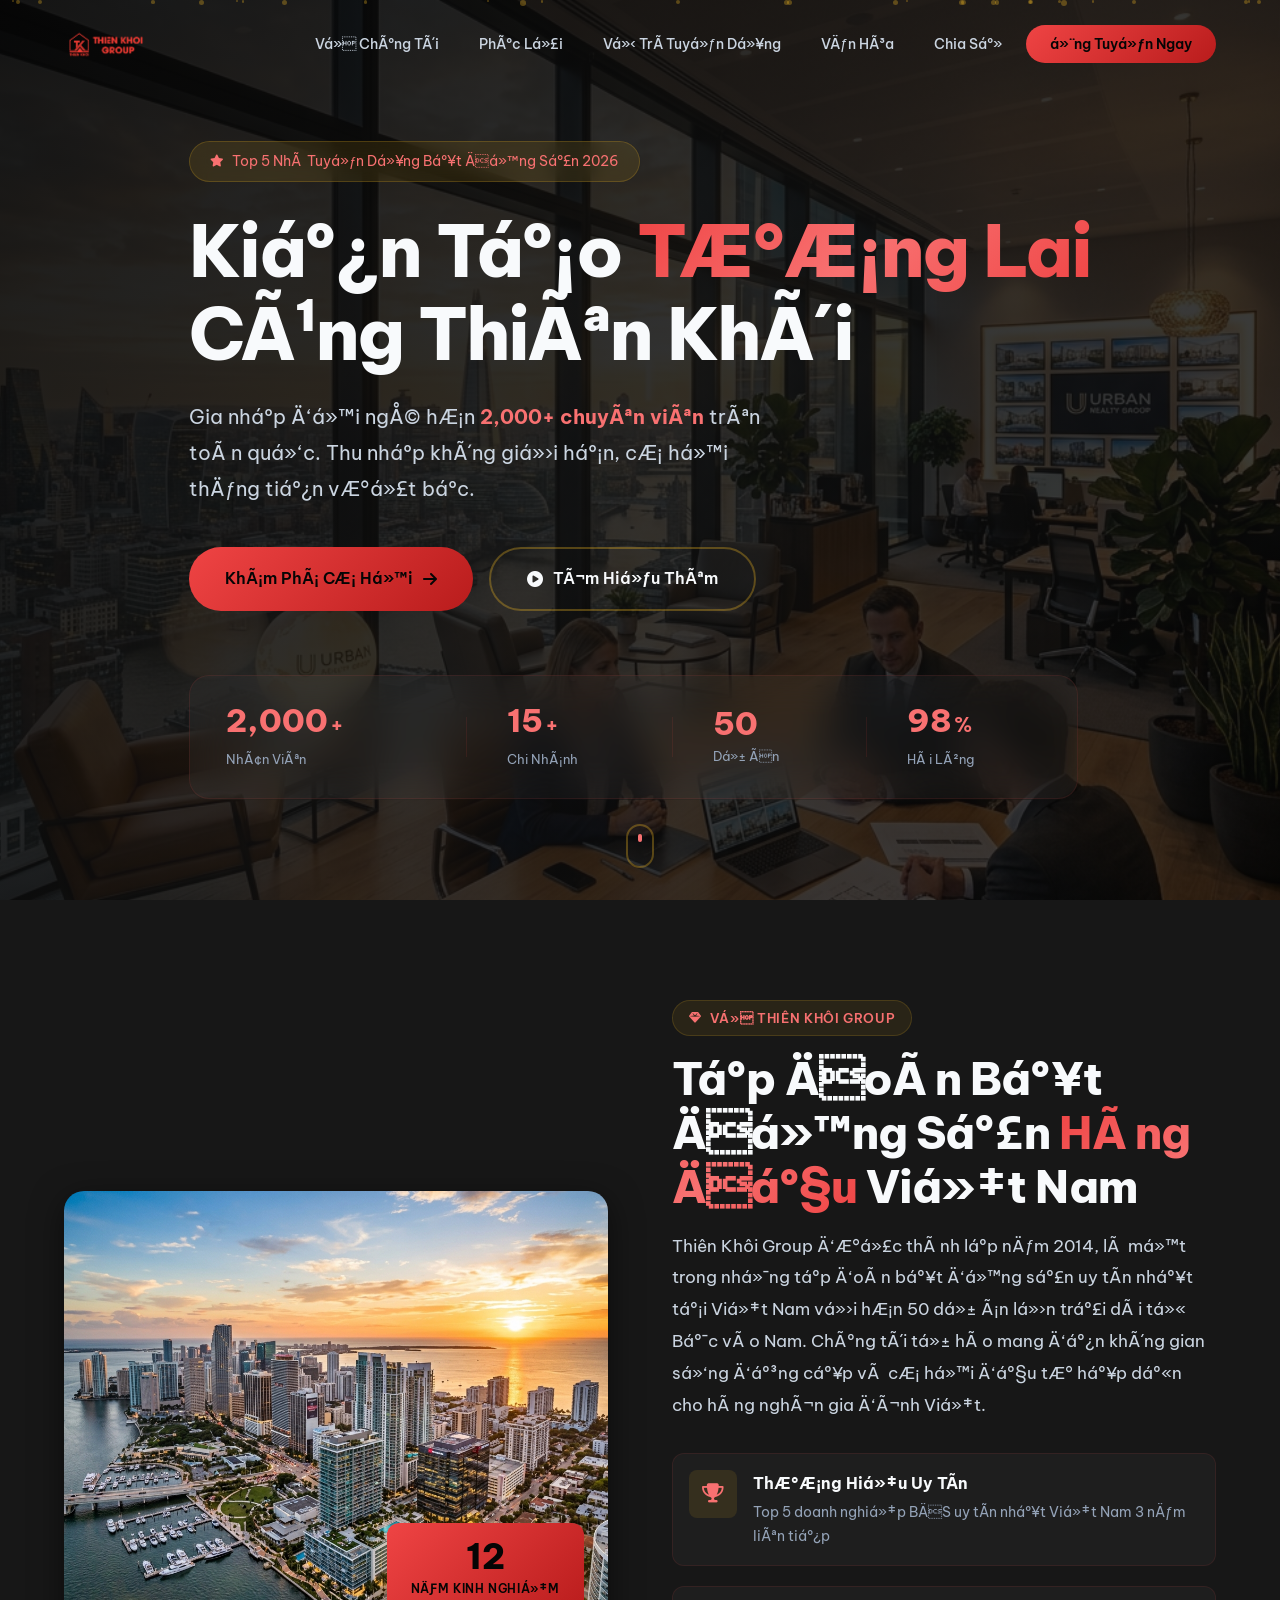
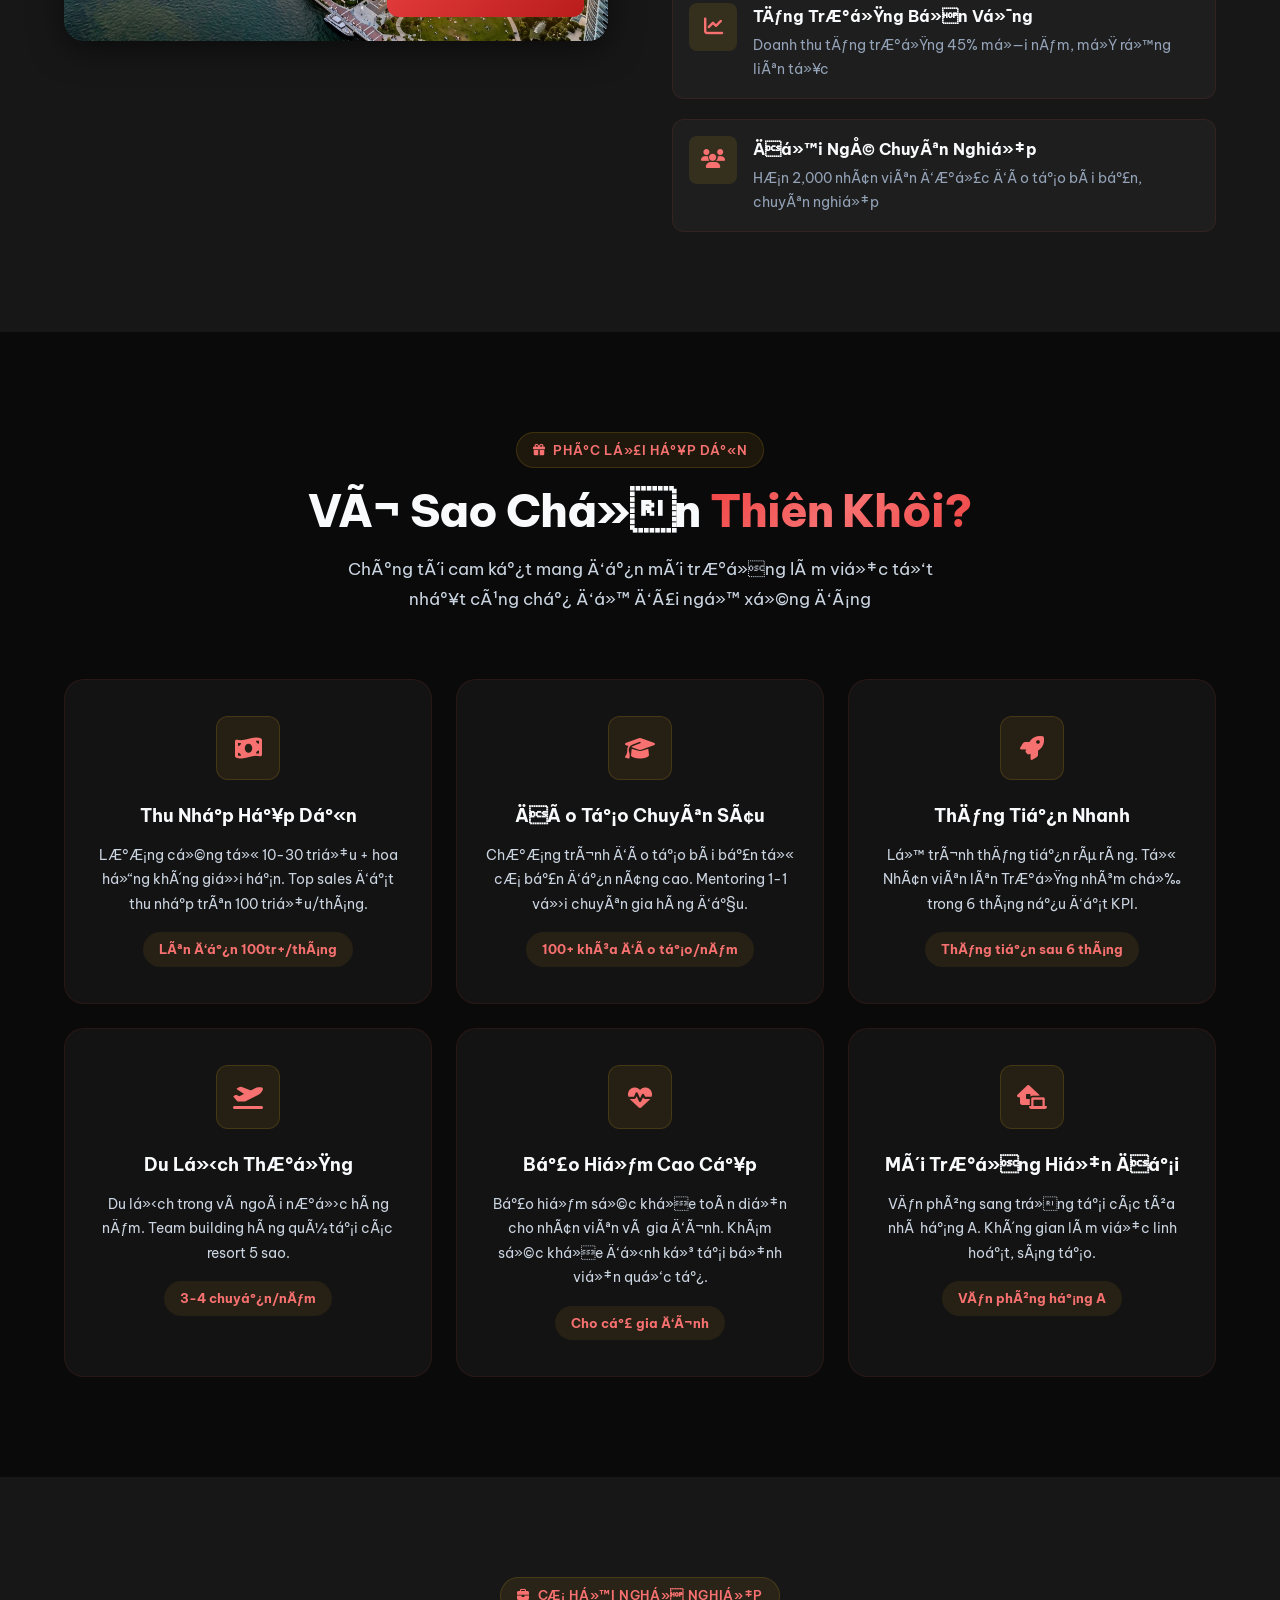
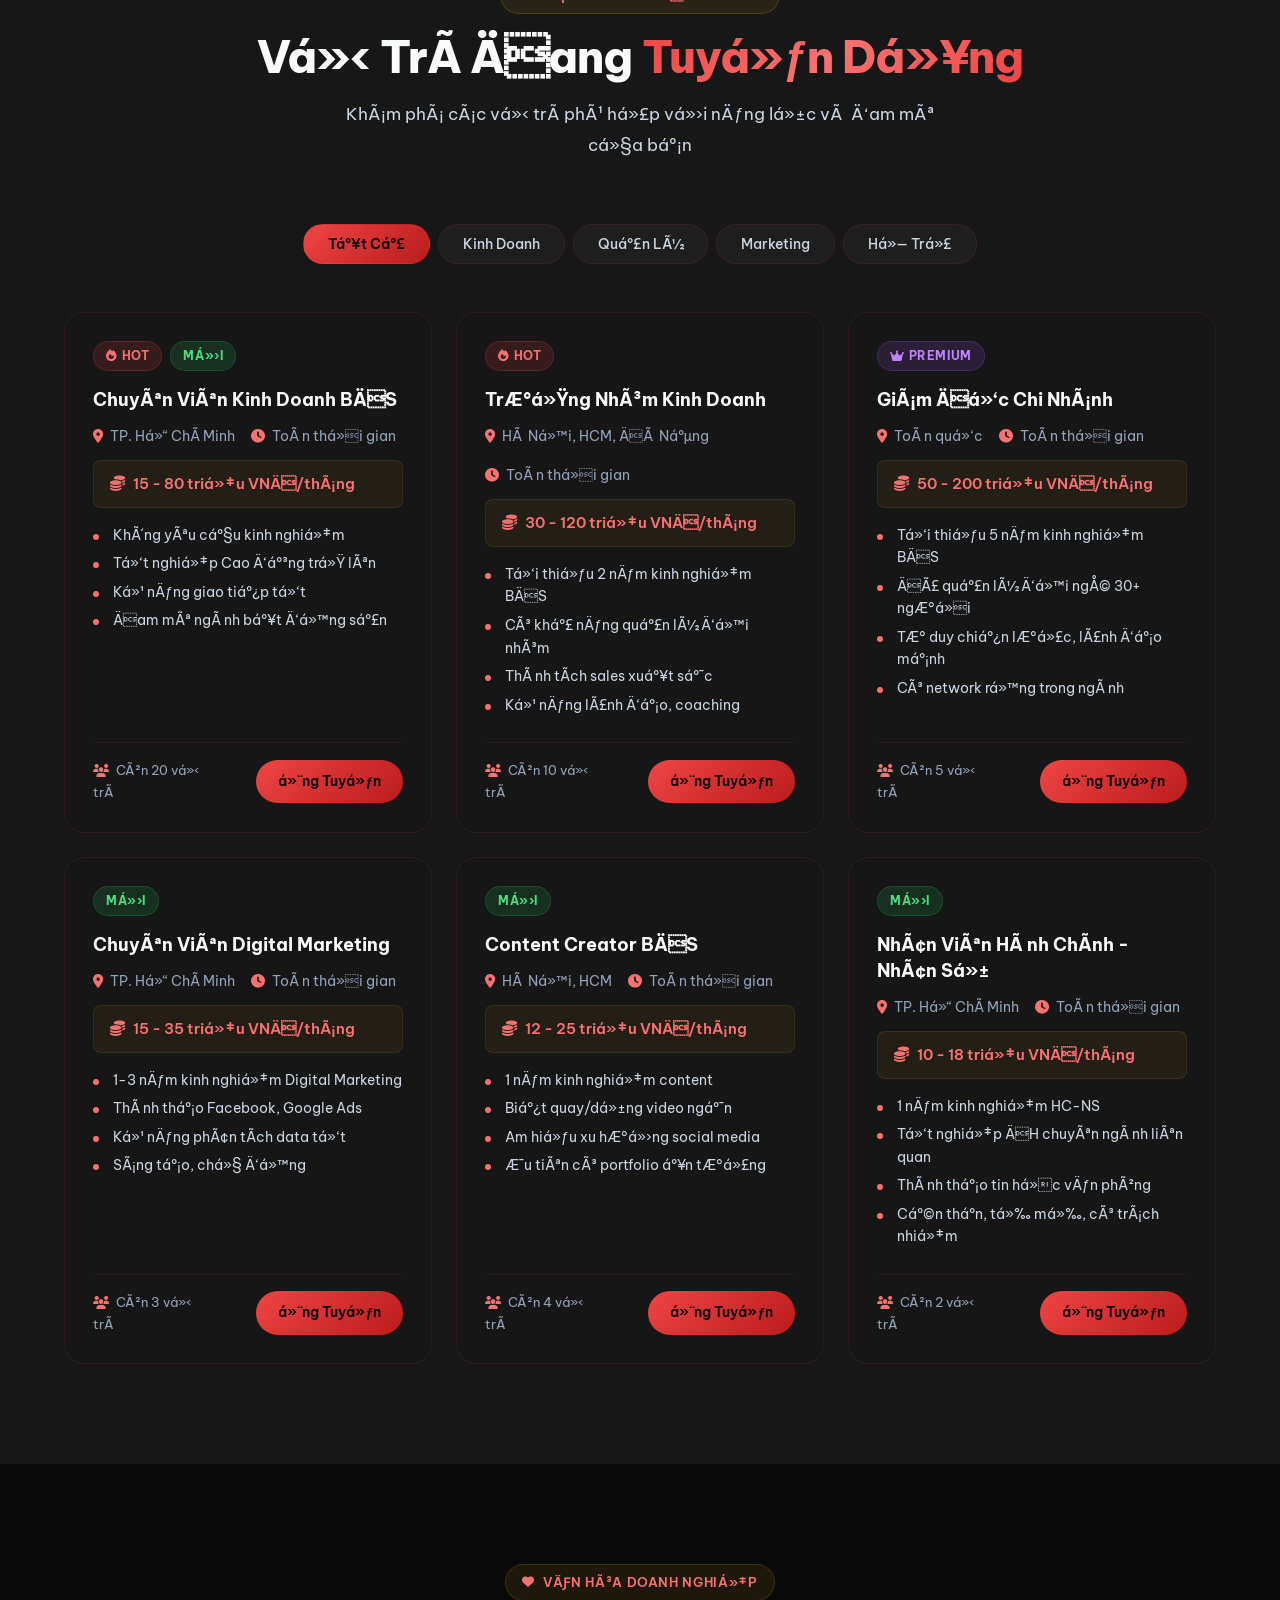
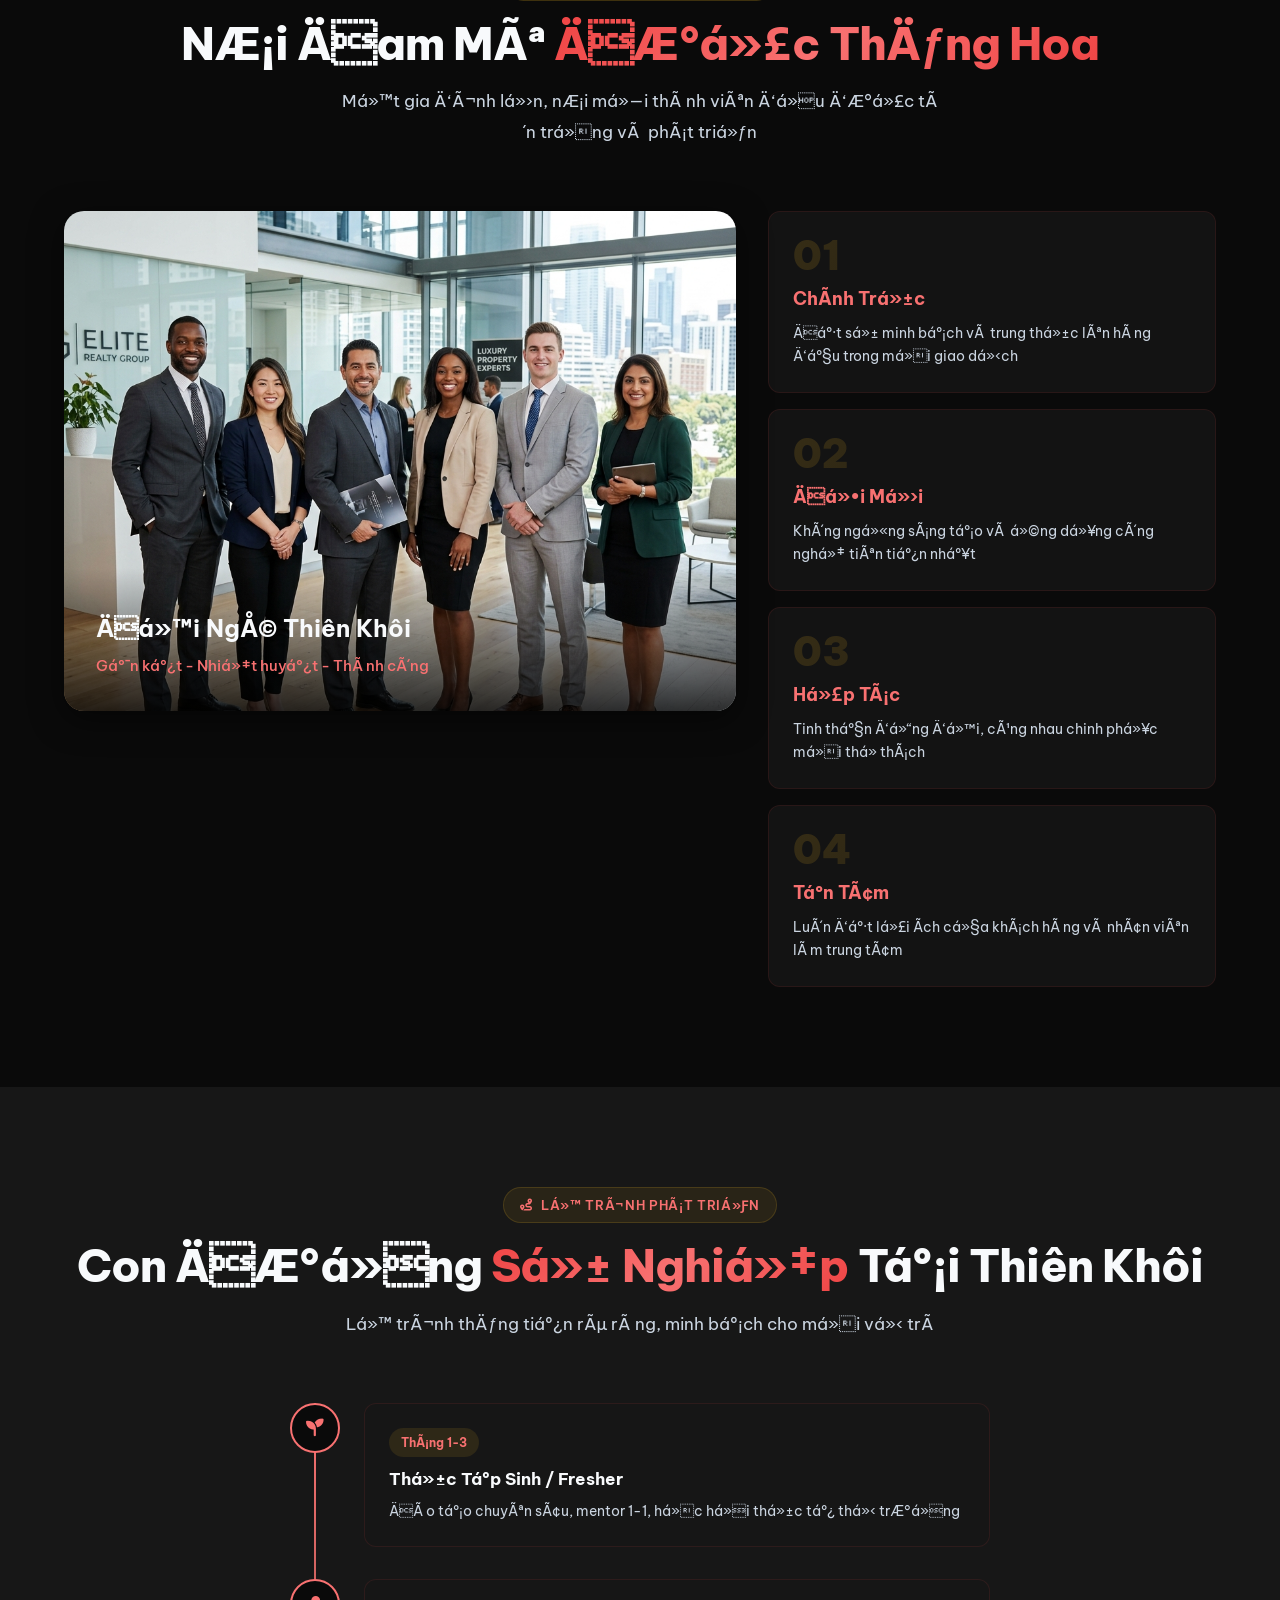
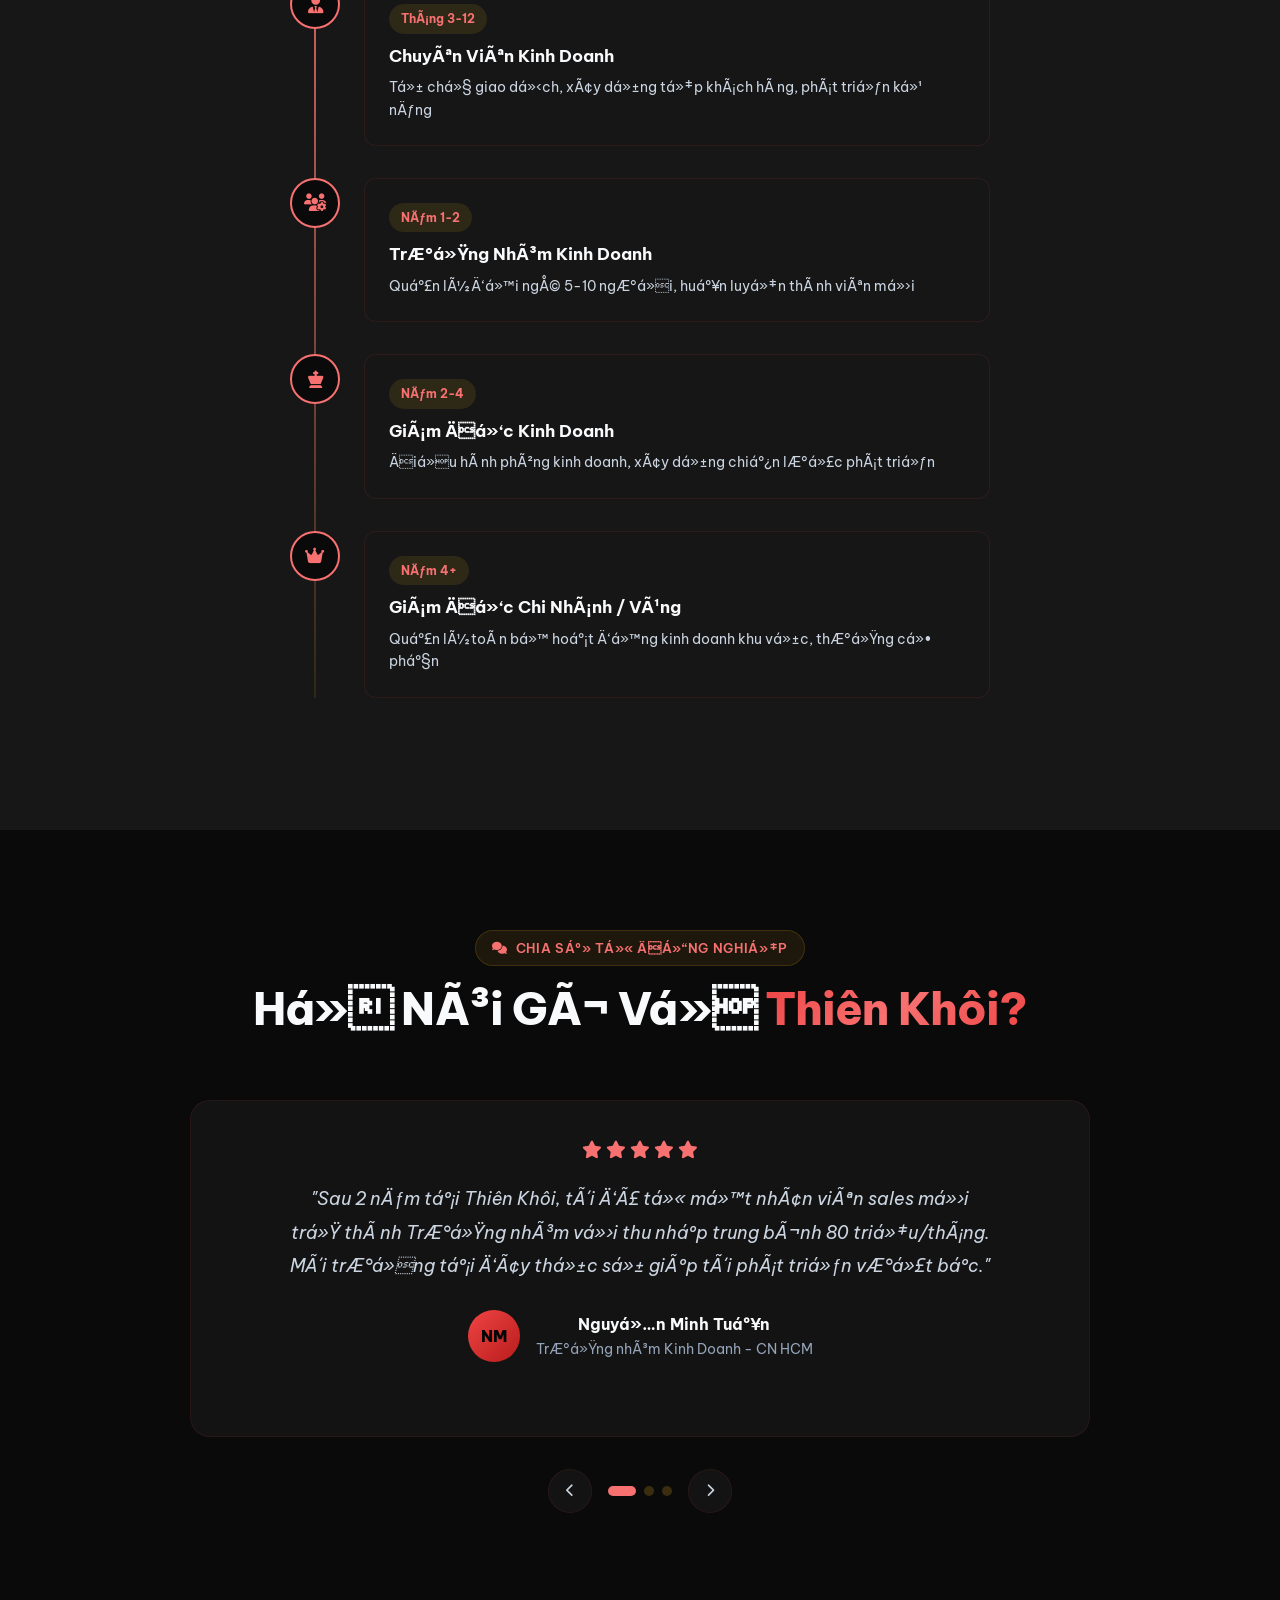
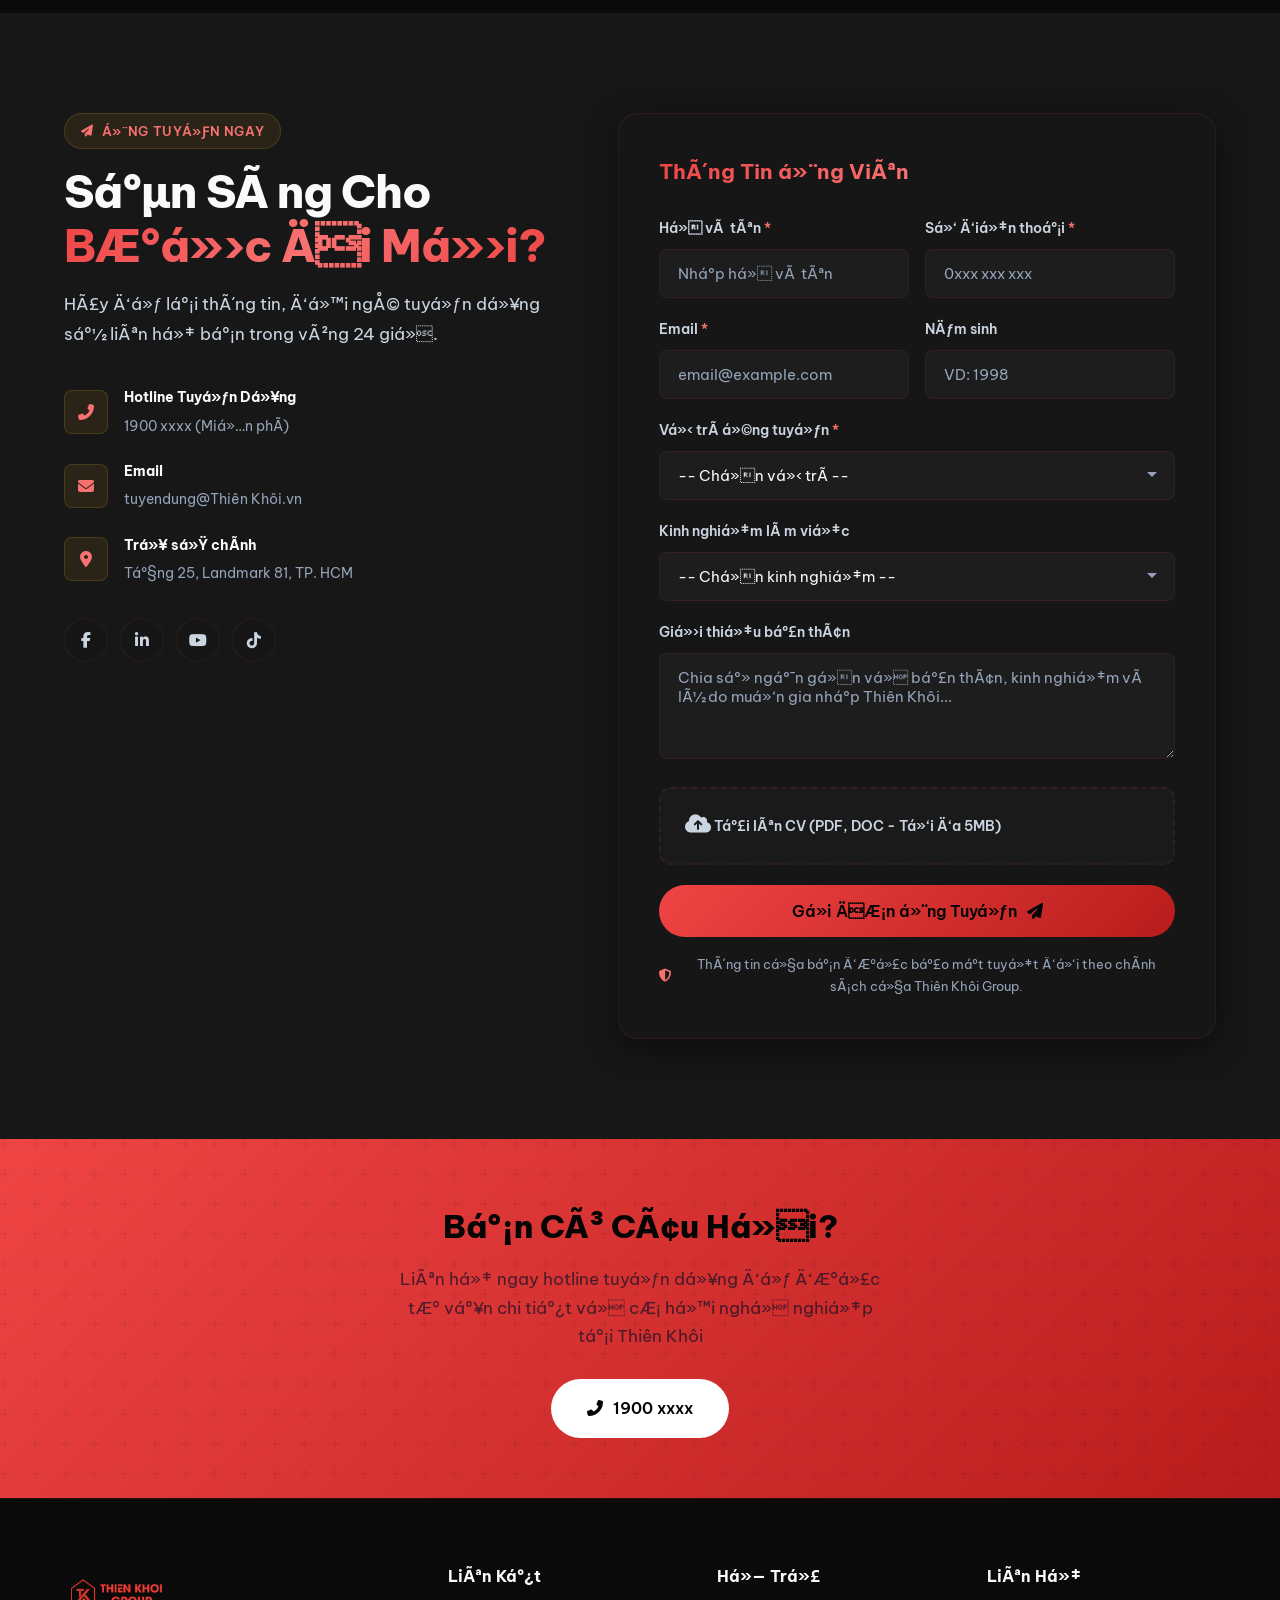
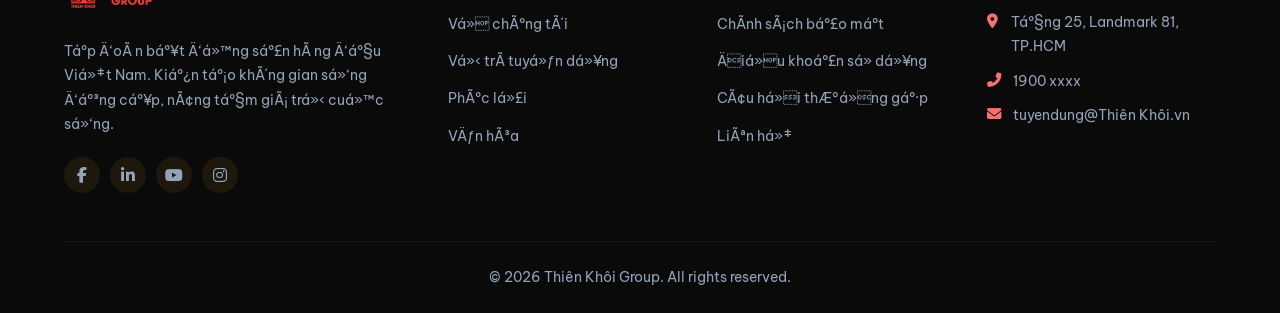
==== commit df4953da: "🎨 Update logo and rename brand to Thien Khoi & Change theme to Red-Black" ====
--- a/index.html
+++ b/index.html
@@ -755,3 +755,4 @@
 </body>
 </html>
 
+
--- a/styles.css
+++ b/styles.css
@@ -4,44 +4,44 @@
 
 /* CSS Custom Properties */
 :root {
-    --gold-50: #fffbeb;
-    --gold-100: #fef3c7;
-    --gold-200: #fde68a;
-    --gold-300: #fcd34d;
-    --gold-400: #fbbf24;
-    --gold-500: #f59e0b;
-    --gold-600: #d97706;
-    --gold-700: #b45309;
-
-    --navy-50: #eff6ff;
-    --navy-100: #dbeafe;
-    --navy-200: #bfdbfe;
-    --navy-700: #1d4ed8;
-    --navy-800: #1e3a5f;
+    --gold-50: #fef2f2;
+    --gold-100: #fee2e2;
+    --gold-200: #fecaca;
+    --gold-300: #fca5a5;
+    --gold-400: #f87171;
+    --gold-500: #ef4444;
+    --gold-600: #dc2626;
+    --gold-700: #b91c1c;
+
+    --navy-50: #f8fafc;
+    --navy-100: #f1f5f9;
+    --navy-200: #e2e8f0;
+    --navy-700: #334155;
+    --navy-800: #1e293b;
     --navy-900: #0f172a;
-    --navy-950: #0a1128;
-
-    --bg-primary: #050a18;
-    --bg-secondary: #0c1425;
-    --bg-card: rgba(15, 23, 50, 0.7);
-    --bg-card-hover: rgba(25, 38, 75, 0.8);
+    --navy-950: #050505;
+
+    --bg-primary: #0a0a0a;
+    --bg-secondary: #171717;
+    --bg-card: rgba(23, 23, 23, 0.7);
+    --bg-card-hover: rgba(38, 38, 38, 0.8);
     --bg-glass: rgba(255, 255, 255, 0.03);
 
-    --text-primary: #f1f5f9;
-    --text-secondary: #94a3b8;
-    --text-muted: #64748b;
-
-    --gradient-gold: linear-gradient(135deg, #f59e0b, #fbbf24, #f59e0b);
-    --gradient-primary: linear-gradient(135deg, #f59e0b, #e67e22);
-    --gradient-hero: linear-gradient(135deg, rgba(5,10,24,0.92) 0%, rgba(12,20,37,0.85) 50%, rgba(5,10,24,0.75) 100%);
-    --gradient-card: linear-gradient(145deg, rgba(251,191,36,0.08), rgba(251,191,36,0.02));
-
-    --border-subtle: rgba(251, 191, 36, 0.1);
-    --border-glow: rgba(251, 191, 36, 0.25);
-
-    --shadow-gold: 0 0 30px rgba(251, 191, 36, 0.15);
-    --shadow-card: 0 8px 32px rgba(0, 0, 0, 0.3);
-    --shadow-hover: 0 16px 48px rgba(251, 191, 36, 0.12);
+    --text-primary: #f8fafc;
+    --text-secondary: #cbd5e1;
+    --text-muted: #94a3b8;
+
+    --gradient-gold: linear-gradient(135deg, #ef4444, #f87171, #ef4444);
+    --gradient-primary: linear-gradient(135deg, #ef4444, #b91c1c);
+    --gradient-hero: linear-gradient(135deg, rgba(5,5,5,0.92) 0%, rgba(15,15,15,0.85) 50%, rgba(5,5,5,0.75) 100%);
+    --gradient-card: linear-gradient(145deg, rgba(239,68,68,0.08), rgba(239,68,68,0.02));
+
+    --border-subtle: rgba(239, 68, 68, 0.1);
+    --border-glow: rgba(239, 68, 68, 0.25);
+
+    --shadow-gold: 0 0 30px rgba(239, 68, 68, 0.15);
+    --shadow-card: 0 8px 32px rgba(0, 0, 0, 0.5);
+    --shadow-hover: 0 16px 48px rgba(239, 68, 68, 0.12);
 
     --radius-sm: 8px;
     --radius-md: 12px;
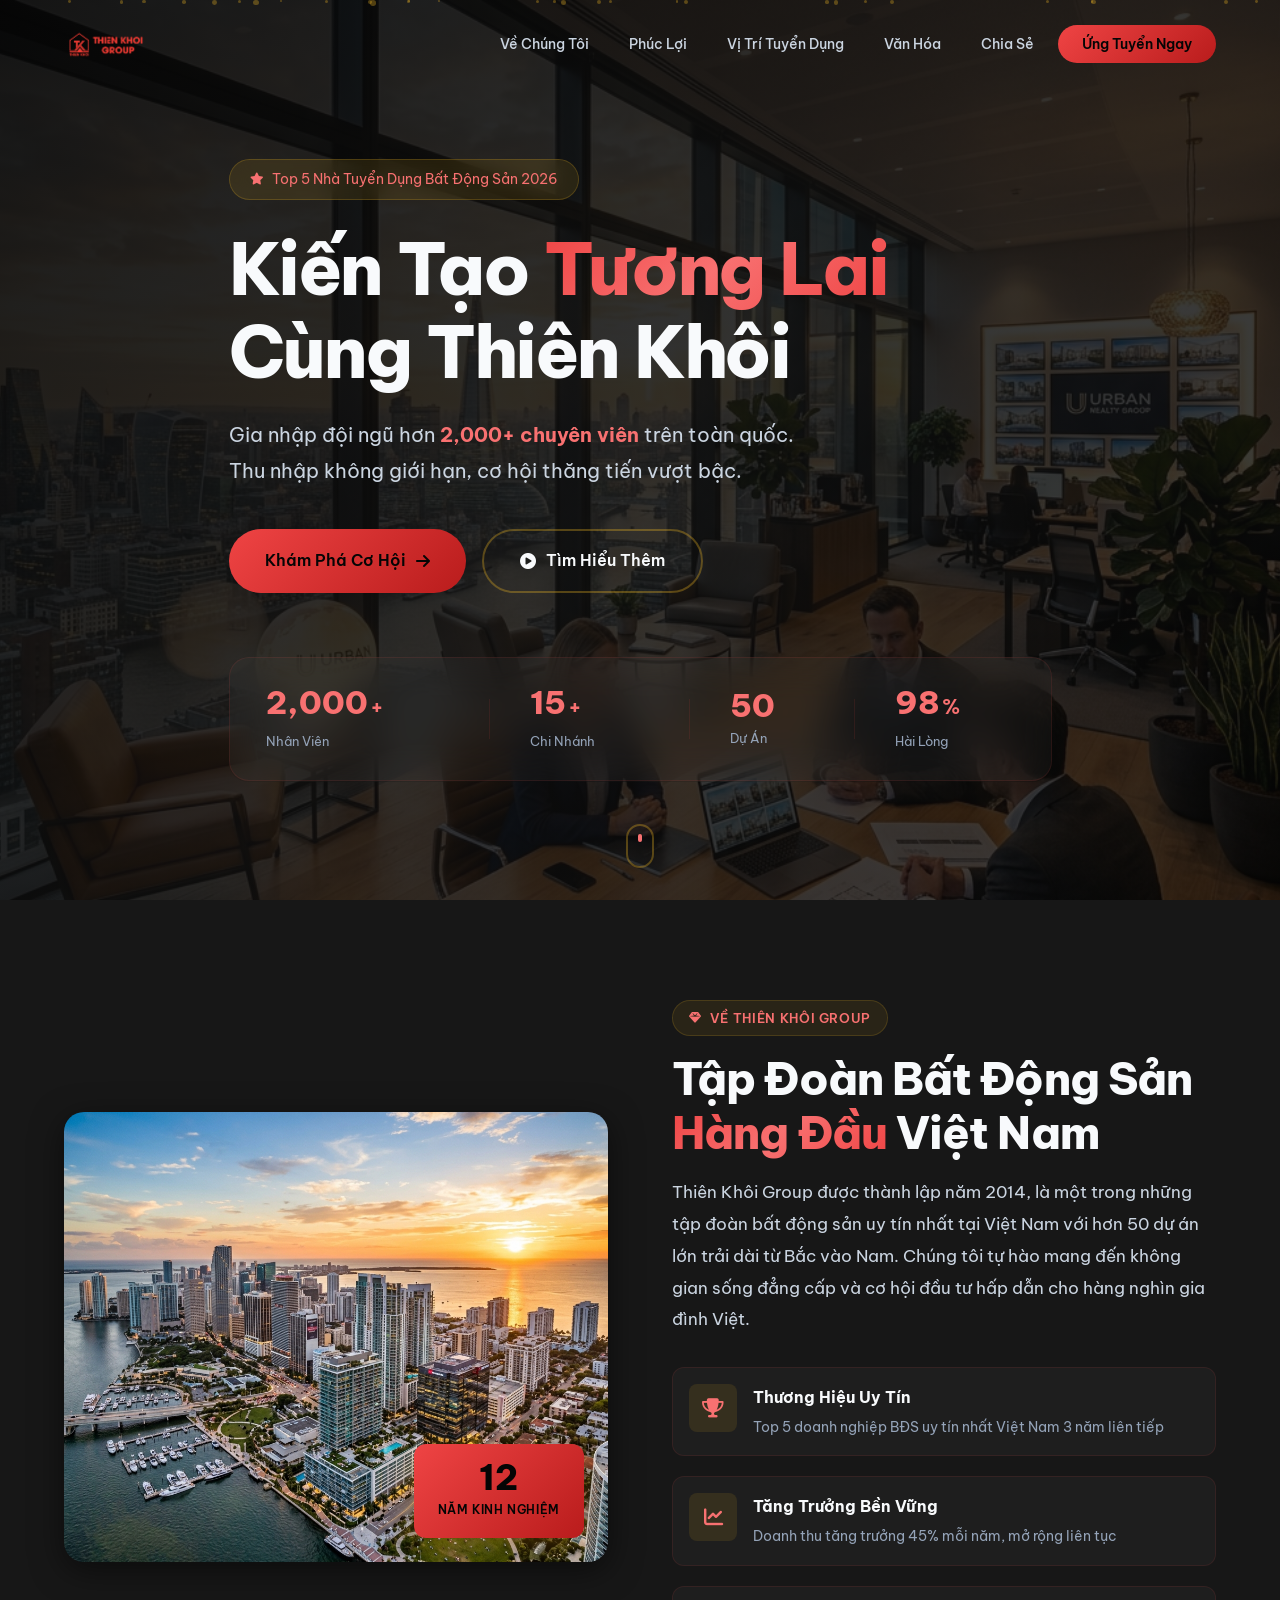
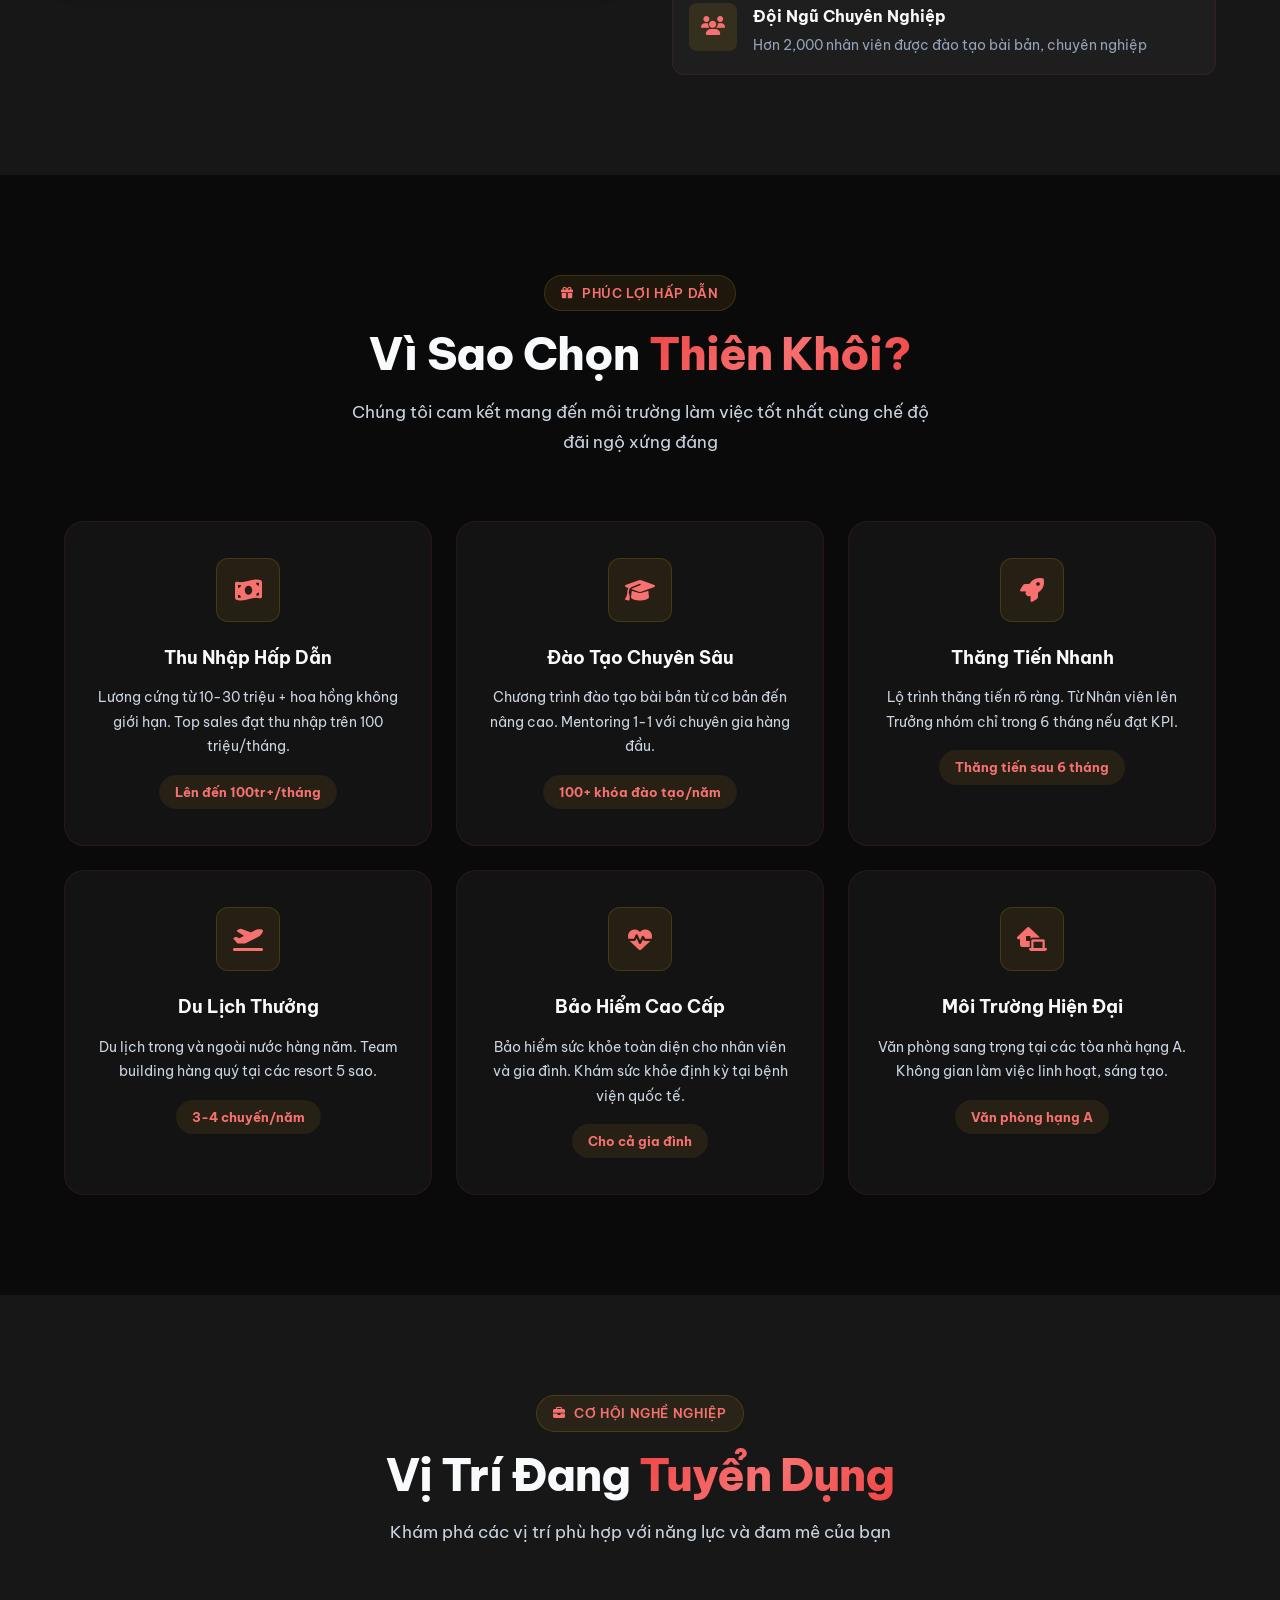
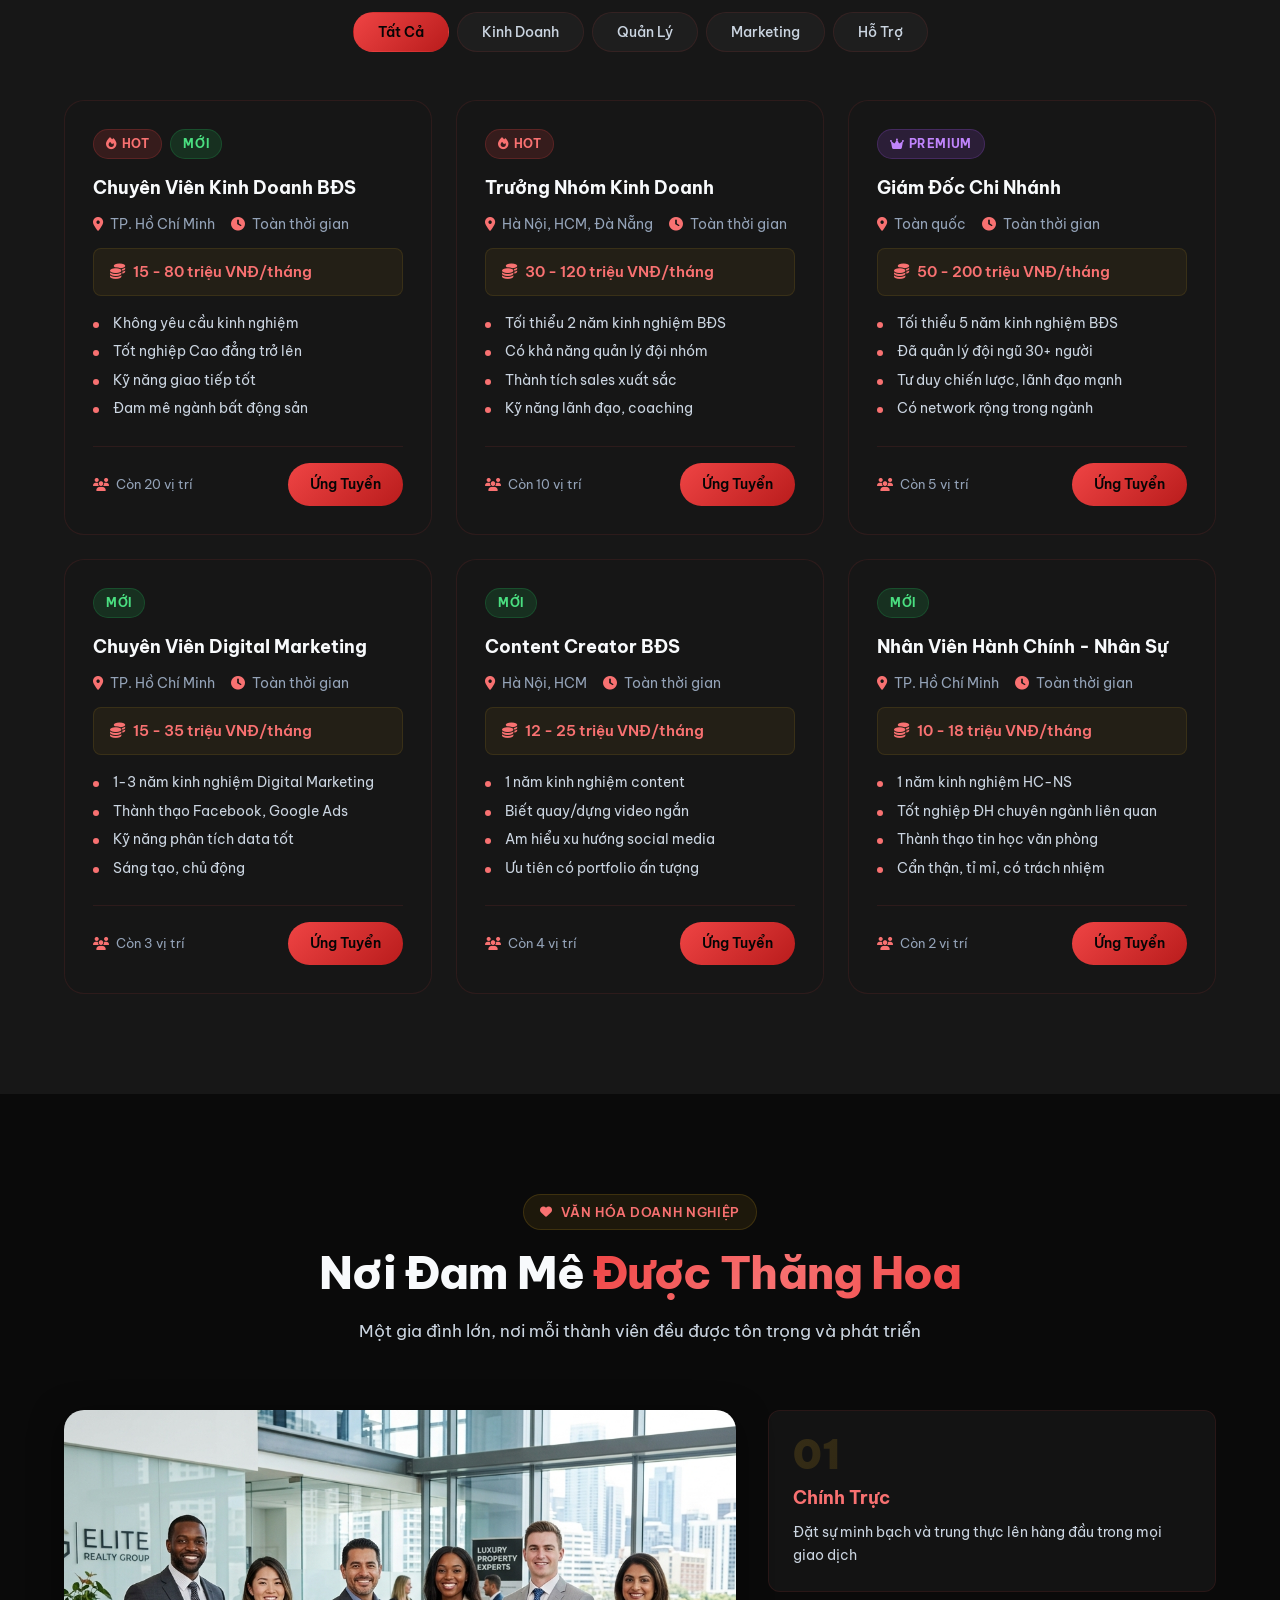
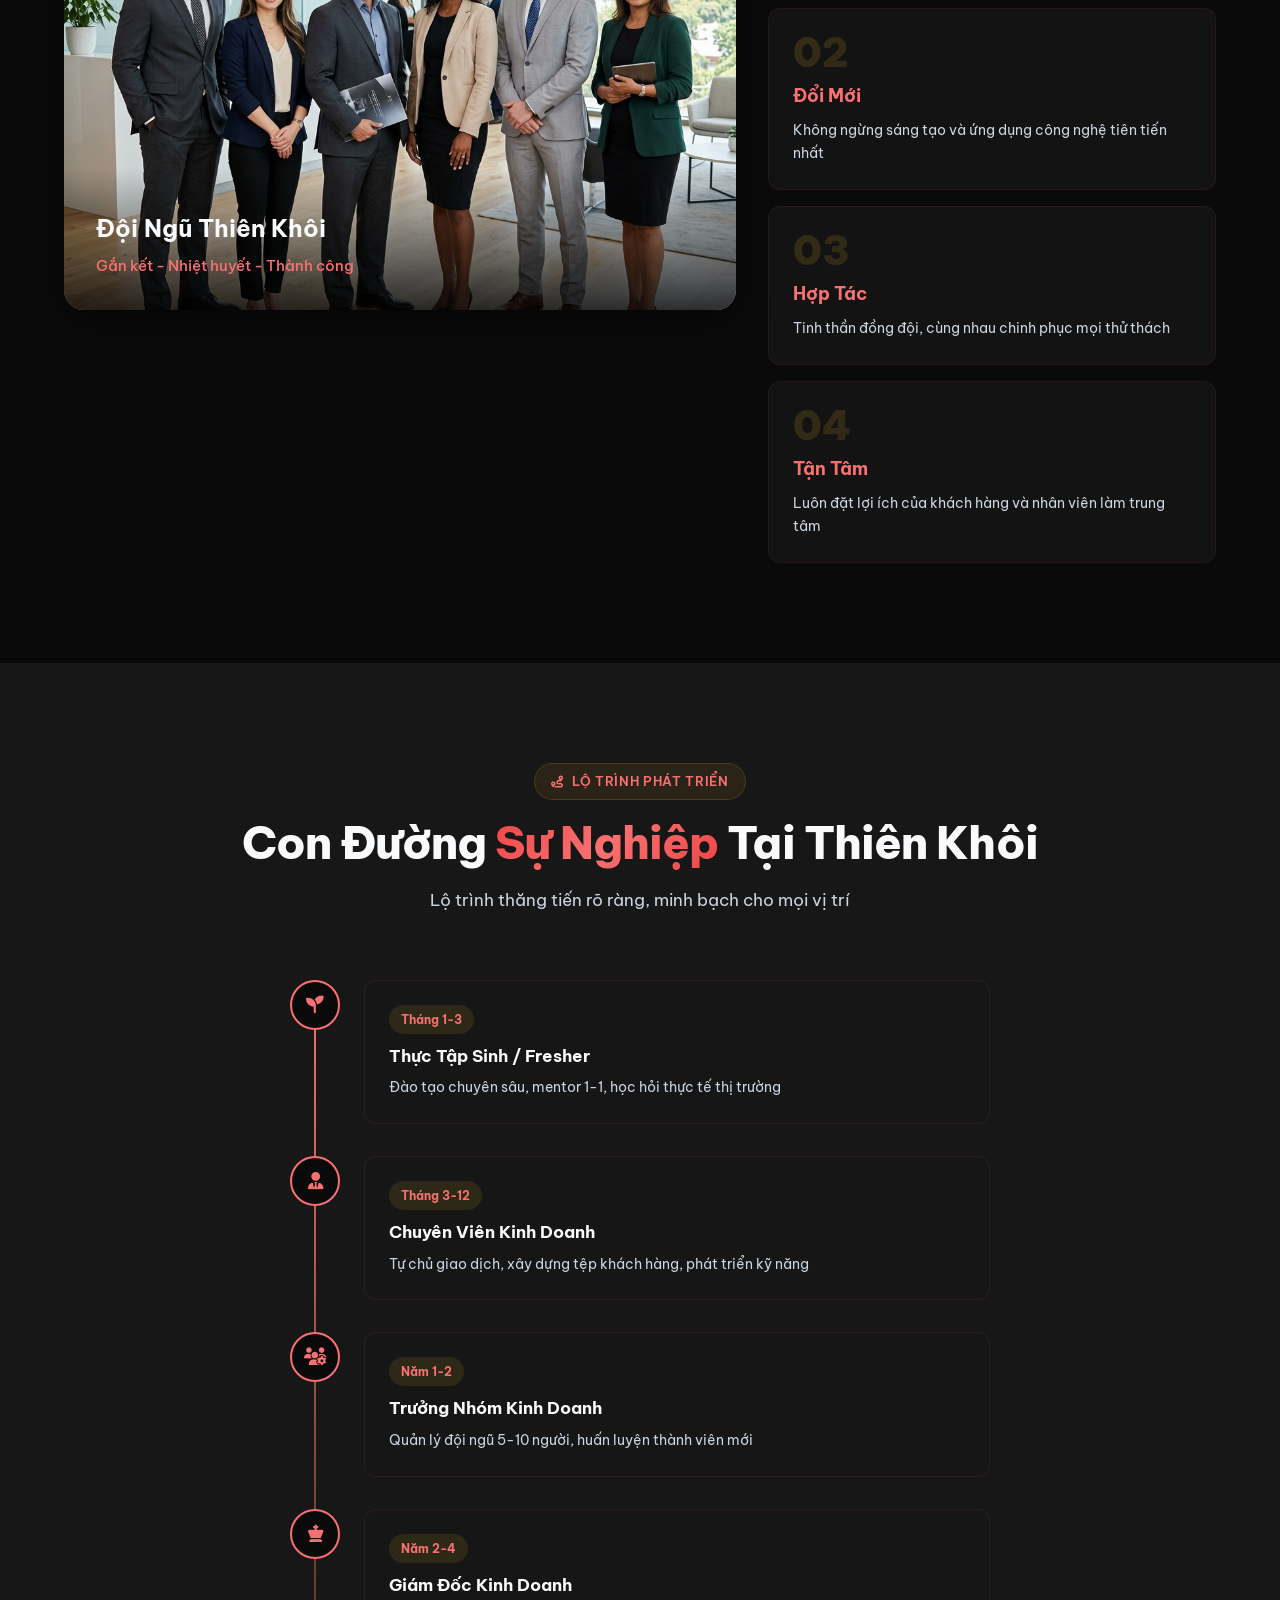
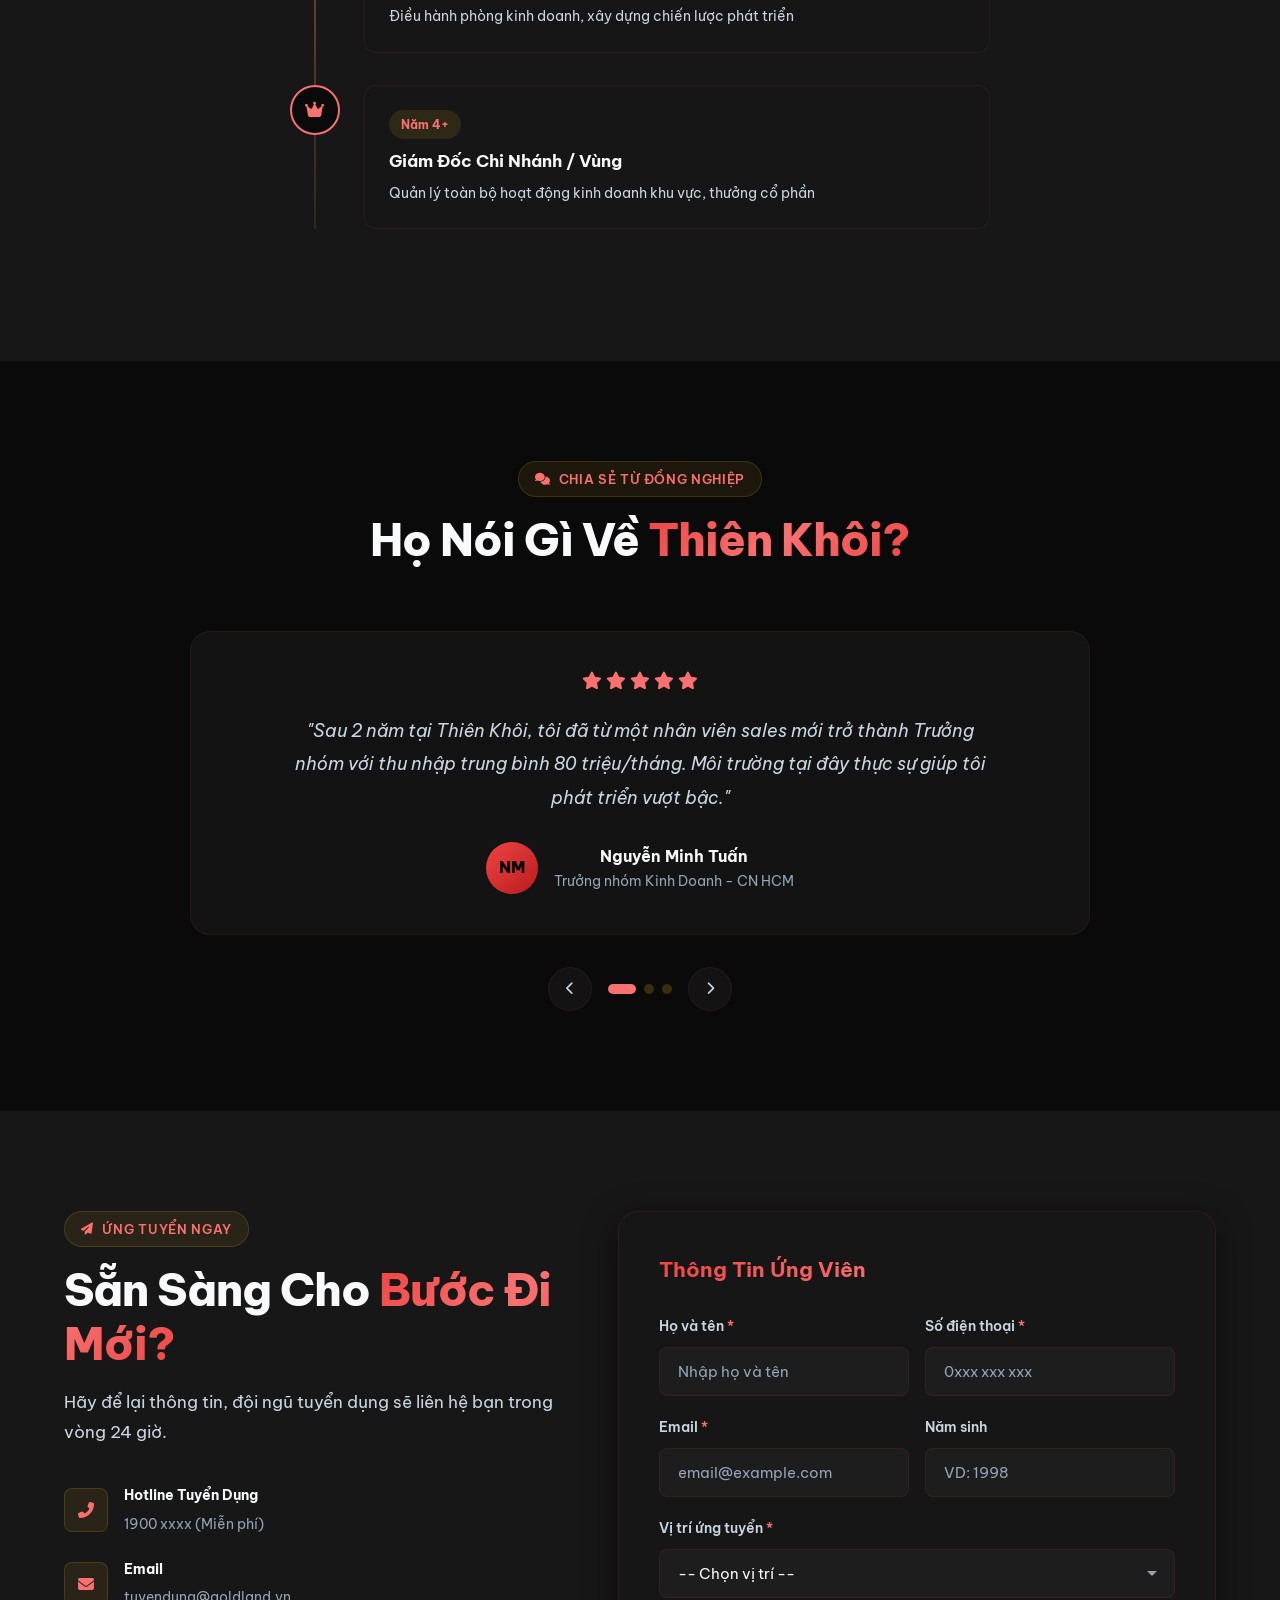
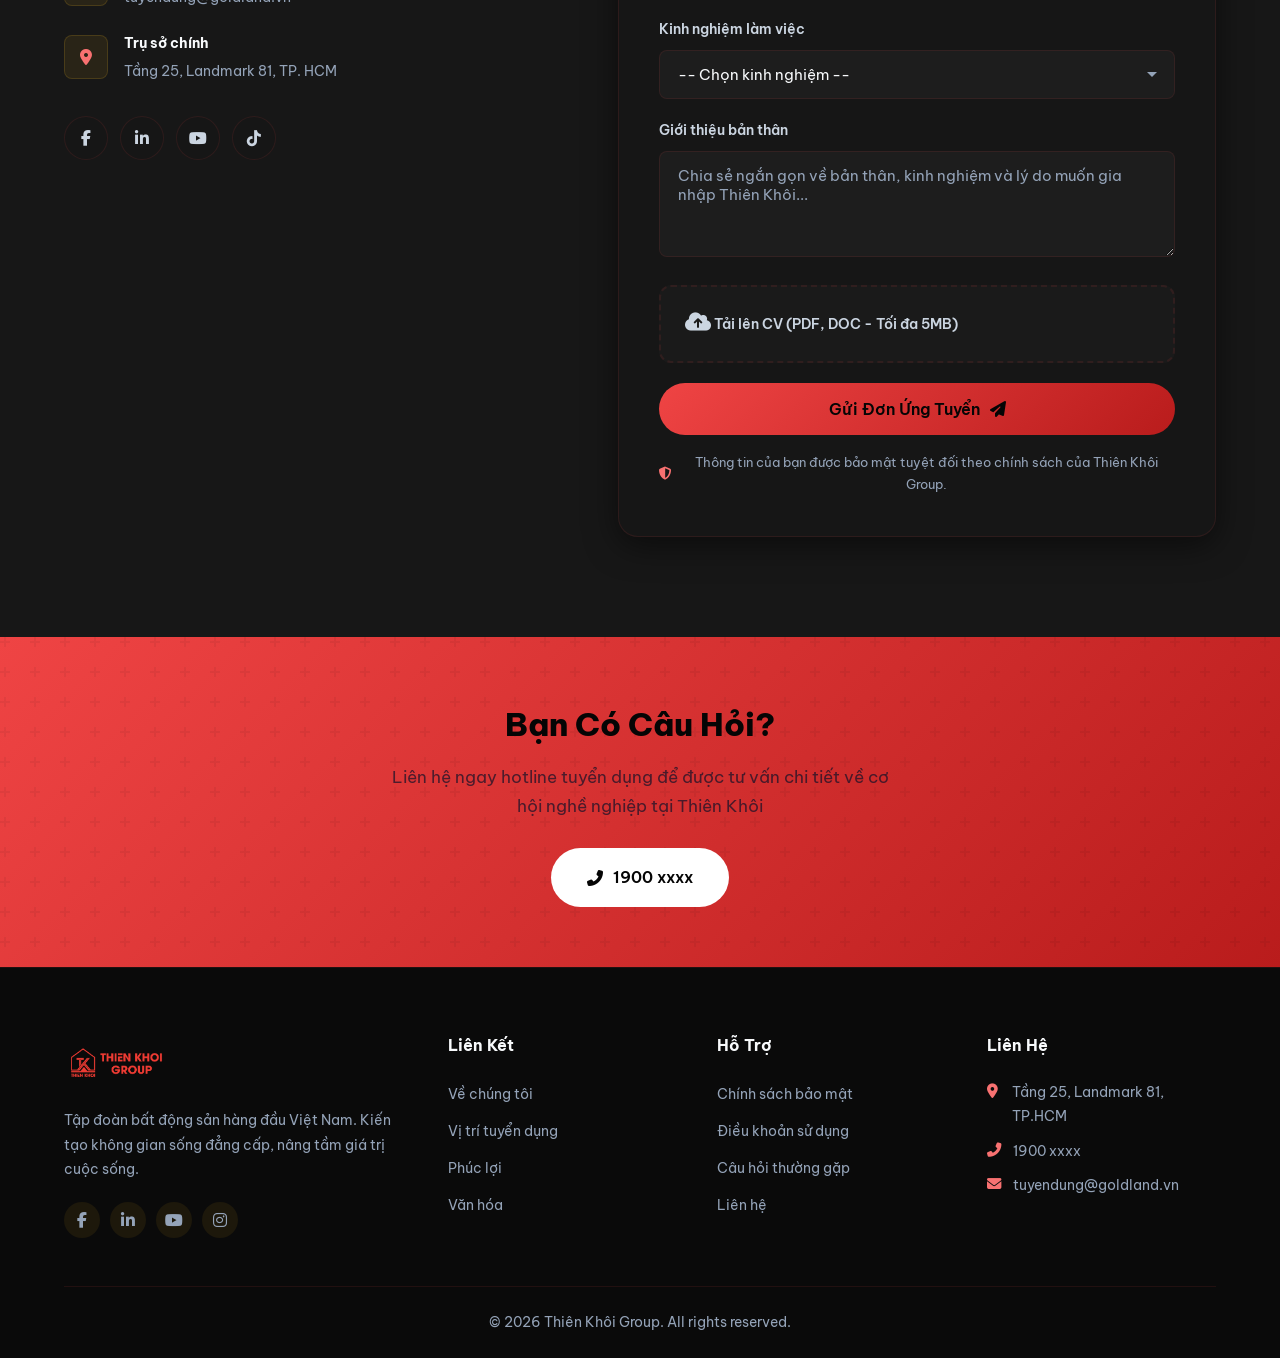
==== commit 9aaf3e12: "🎨 Update logo and apply Red-Black theme for Thien Khoi" ====
--- a/index.html
+++ b/index.html
@@ -1,10 +1,10 @@
-﻿<!DOCTYPE html>
+<!DOCTYPE html>
 <html lang="vi">
 <head>
     <meta charset="UTF-8">
     <meta name="viewport" content="width=device-width, initial-scale=1.0">
-    <title>Thiên Khôi Group - Tuyá»ƒn Dá»¥ng NhÃ¢n TÃ i Báº¥t Äá»™ng Sáº£n</title>
-    <meta name="description" content="Gia nháº­p Thiên Khôi Group - Táº­p Ä‘oÃ n báº¥t Ä‘á»™ng sáº£n hÃ ng Ä‘áº§u Viá»‡t Nam. KhÃ¡m phÃ¡ cÆ¡ há»™i nghá» nghiá»‡p háº¥p dáº«n vá»›i thu nháº­p khÃ´ng giá»›i háº¡n.">
+    <title>Thiên Khôi Group - Tuyển Dụng Nhân Tài Bất Động Sản</title>
+    <meta name="description" content="Gia nhập Thiên Khôi Group - Tập đoàn bất động sản hàng đầu Việt Nam. Khám phá cơ hội nghề nghiệp hấp dẫn với thu nhập không giới hạn.">
     <link rel="preconnect" href="https://fonts.googleapis.com">
     <link rel="preconnect" href="https://fonts.gstatic.com" crossorigin>
     <link href="https://fonts.googleapis.com/css2?family=Be+Vietnam+Pro:wght@300;400;500;600;700;800;900&family=Playfair+Display:wght@600;700;800&display=swap" rel="stylesheet">
@@ -16,7 +16,7 @@
     <div id="preloader">
         <div class="loader">
             <div class="loader-logo">
-                <img src="images/Logo.png" alt="ThiÃªn KhÃ´i Logo" class="brand-logo brand-logo-lg">
+                <img src="images/Logo.png" alt="Thiên Khôi Logo" class="brand-logo brand-logo-lg">
             </div>
             <div class="loader-bar"><div class="loader-progress"></div></div>
         </div>
@@ -26,15 +26,15 @@
     <nav id="navbar" class="navbar">
         <div class="container nav-container">
             <a href="#" class="logo" id="logo">
-                <img src="images/Logo.png" alt="ThiÃªn KhÃ´i Logo" class="brand-logo">
+                <img src="images/Logo.png" alt="Thiên Khôi Logo" class="brand-logo">
             </a>
             <ul class="nav-links" id="navLinks">
-                <li><a href="#about" class="nav-link">Vá» ChÃºng TÃ´i</a></li>
-                <li><a href="#benefits" class="nav-link">PhÃºc Lá»£i</a></li>
-                <li><a href="#positions" class="nav-link">Vá»‹ TrÃ­ Tuyá»ƒn Dá»¥ng</a></li>
-                <li><a href="#culture" class="nav-link">VÄƒn HÃ³a</a></li>
-                <li><a href="#testimonials" class="nav-link">Chia Sáº»</a></li>
-                <li><a href="#apply" class="nav-link btn-nav-apply">á»¨ng Tuyá»ƒn Ngay</a></li>
+                <li><a href="#about" class="nav-link">Về Chúng Tôi</a></li>
+                <li><a href="#benefits" class="nav-link">Phúc Lợi</a></li>
+                <li><a href="#positions" class="nav-link">Vị Trí Tuyển Dụng</a></li>
+                <li><a href="#culture" class="nav-link">Văn Hóa</a></li>
+                <li><a href="#testimonials" class="nav-link">Chia Sẻ</a></li>
+                <li><a href="#apply" class="nav-link btn-nav-apply">Ứng Tuyển Ngay</a></li>
             </ul>
             <button class="hamburger" id="hamburger" aria-label="Toggle navigation">
                 <span></span><span></span><span></span>
@@ -52,48 +52,48 @@
         <div class="container hero-content">
             <div class="hero-badge animate-on-scroll">
                 <i class="fas fa-star"></i>
-                <span>Top 5 NhÃ  Tuyá»ƒn Dá»¥ng Báº¥t Äá»™ng Sáº£n 2026</span>
+                <span>Top 5 Nhà Tuyển Dụng Bất Động Sản 2026</span>
             </div>
             <h1 class="hero-title animate-on-scroll">
-                Kiáº¿n Táº¡o <span class="gradient-text">TÆ°Æ¡ng Lai</span><br>
-                CÃ¹ng ThiÃªn KhÃ´i
+                Kiến Tạo <span class="gradient-text">Tương Lai</span><br>
+                Cùng Thiên Khôi
             </h1>
             <p class="hero-subtitle animate-on-scroll">
-                Gia nháº­p Ä‘á»™i ngÅ© hÆ¡n <strong>2,000+ chuyÃªn viÃªn</strong> trÃªn toÃ n quá»‘c. 
-                Thu nháº­p khÃ´ng giá»›i háº¡n, cÆ¡ há»™i thÄƒng tiáº¿n vÆ°á»£t báº­c.
+                Gia nhập đội ngũ hơn <strong>2,000+ chuyên viên</strong> trên toàn quốc. 
+                Thu nhập không giới hạn, cơ hội thăng tiến vượt bậc.
             </p>
             <div class="hero-cta animate-on-scroll">
                 <a href="#positions" class="btn btn-primary btn-lg" id="heroApplyBtn">
-                    <span>KhÃ¡m PhÃ¡ CÆ¡ Há»™i</span>
+                    <span>Khám Phá Cơ Hội</span>
                     <i class="fas fa-arrow-right"></i>
                 </a>
                 <a href="#about" class="btn btn-outline btn-lg" id="heroLearnBtn">
                     <i class="fas fa-play-circle"></i>
-                    <span>TÃ¬m Hiá»ƒu ThÃªm</span>
+                    <span>Tìm Hiểu Thêm</span>
                 </a>
             </div>
             <div class="hero-stats animate-on-scroll">
                 <div class="stat-item">
                     <div class="stat-number" data-count="2000">0</div>
                     <div class="stat-plus">+</div>
-                    <div class="stat-label">NhÃ¢n ViÃªn</div>
+                    <div class="stat-label">Nhân Viên</div>
                 </div>
                 <div class="stat-divider"></div>
                 <div class="stat-item">
                     <div class="stat-number" data-count="15">0</div>
                     <div class="stat-plus">+</div>
-                    <div class="stat-label">Chi NhÃ¡nh</div>
+                    <div class="stat-label">Chi Nhánh</div>
                 </div>
                 <div class="stat-divider"></div>
                 <div class="stat-item">
                     <div class="stat-number" data-count="50">0</div>
-                    <div class="stat-label">Dá»± Ãn</div>
+                    <div class="stat-label">Dự Án</div>
                 </div>
                 <div class="stat-divider"></div>
                 <div class="stat-item">
                     <div class="stat-number" data-count="98">0</div>
                     <div class="stat-plus">%</div>
-                    <div class="stat-label">HÃ i LÃ²ng</div>
+                    <div class="stat-label">Hài Lòng</div>
                 </div>
             </div>
         </div>
@@ -111,41 +111,41 @@
                         <img src="images/skyline.png" alt="Thiên Khôi developments" loading="lazy">
                         <div class="about-img-badge">
                             <span class="badge-number">12</span>
-                            <span class="badge-text">NÄƒm kinh nghiá»‡m</span>
+                            <span class="badge-text">Năm kinh nghiệm</span>
                         </div>
                     </div>
                 </div>
                 <div class="about-content animate-on-scroll">
                     <div class="section-tag">
                         <i class="fas fa-gem"></i>
-                        <span>Vá» Thiên Khôi Group</span>
-                    </div>
-                    <h2 class="section-title">Táº­p ÄoÃ n Báº¥t Äá»™ng Sáº£n <span class="gradient-text">HÃ ng Äáº§u</span> Viá»‡t Nam</h2>
+                        <span>Về Thiên Khôi Group</span>
+                    </div>
+                    <h2 class="section-title">Tập Đoàn Bất Động Sản <span class="gradient-text">Hàng Đầu</span> Việt Nam</h2>
                     <p class="about-text">
-                        Thiên Khôi Group Ä‘Æ°á»£c thÃ nh láº­p nÄƒm 2014, lÃ  má»™t trong nhá»¯ng táº­p Ä‘oÃ n báº¥t Ä‘á»™ng sáº£n uy tÃ­n nháº¥t 
-                        táº¡i Viá»‡t Nam vá»›i hÆ¡n 50 dá»± Ã¡n lá»›n tráº£i dÃ i tá»« Báº¯c vÃ o Nam. ChÃºng tÃ´i tá»± hÃ o mang Ä‘áº¿n khÃ´ng gian 
-                        sá»‘ng Ä‘áº³ng cáº¥p vÃ  cÆ¡ há»™i Ä‘áº§u tÆ° háº¥p dáº«n cho hÃ ng nghÃ¬n gia Ä‘Ã¬nh Viá»‡t.
+                        Thiên Khôi Group được thành lập năm 2014, là một trong những tập đoàn bất động sản uy tín nhất 
+                        tại Việt Nam với hơn 50 dự án lớn trải dài từ Bắc vào Nam. Chúng tôi tự hào mang đến không gian 
+                        sống đẳng cấp và cơ hội đầu tư hấp dẫn cho hàng nghìn gia đình Việt.
                     </p>
                     <div class="about-features">
                         <div class="feature-item">
                             <div class="feature-icon"><i class="fas fa-trophy"></i></div>
                             <div>
-                                <h4>ThÆ°Æ¡ng Hiá»‡u Uy TÃ­n</h4>
-                                <p>Top 5 doanh nghiá»‡p BÄS uy tÃ­n nháº¥t Viá»‡t Nam 3 nÄƒm liÃªn tiáº¿p</p>
+                                <h4>Thương Hiệu Uy Tín</h4>
+                                <p>Top 5 doanh nghiệp BĐS uy tín nhất Việt Nam 3 năm liên tiếp</p>
                             </div>
                         </div>
                         <div class="feature-item">
                             <div class="feature-icon"><i class="fas fa-chart-line"></i></div>
                             <div>
-                                <h4>TÄƒng TrÆ°á»Ÿng Bá»n Vá»¯ng</h4>
-                                <p>Doanh thu tÄƒng trÆ°á»Ÿng 45% má»—i nÄƒm, má»Ÿ rá»™ng liÃªn tá»¥c</p>
+                                <h4>Tăng Trưởng Bền Vững</h4>
+                                <p>Doanh thu tăng trưởng 45% mỗi năm, mở rộng liên tục</p>
                             </div>
                         </div>
                         <div class="feature-item">
                             <div class="feature-icon"><i class="fas fa-users"></i></div>
                             <div>
-                                <h4>Äá»™i NgÅ© ChuyÃªn Nghiá»‡p</h4>
-                                <p>HÆ¡n 2,000 nhÃ¢n viÃªn Ä‘Æ°á»£c Ä‘Ã o táº¡o bÃ i báº£n, chuyÃªn nghiá»‡p</p>
+                                <h4>Đội Ngũ Chuyên Nghiệp</h4>
+                                <p>Hơn 2,000 nhân viên được đào tạo bài bản, chuyên nghiệp</p>
                             </div>
                         </div>
                     </div>
@@ -160,59 +160,59 @@
             <div class="section-header animate-on-scroll">
                 <div class="section-tag center">
                     <i class="fas fa-gift"></i>
-                    <span>PhÃºc Lá»£i Háº¥p Dáº«n</span>
-                </div>
-                <h2 class="section-title center">VÃ¬ Sao Chá»n <span class="gradient-text">Thiên Khôi?</span></h2>
-                <p class="section-desc center">ChÃºng tÃ´i cam káº¿t mang Ä‘áº¿n mÃ´i trÆ°á»ng lÃ m viá»‡c tá»‘t nháº¥t cÃ¹ng cháº¿ Ä‘á»™ Ä‘Ã£i ngá»™ xá»©ng Ä‘Ã¡ng</p>
+                    <span>Phúc Lợi Hấp Dẫn</span>
+                </div>
+                <h2 class="section-title center">Vì Sao Chọn <span class="gradient-text">Thiên Khôi?</span></h2>
+                <p class="section-desc center">Chúng tôi cam kết mang đến môi trường làm việc tốt nhất cùng chế độ đãi ngộ xứng đáng</p>
             </div>
             <div class="benefits-grid">
                 <div class="benefit-card animate-on-scroll" data-delay="0">
                     <div class="benefit-icon-wrapper">
                         <div class="benefit-icon"><i class="fas fa-money-bill-wave"></i></div>
                     </div>
-                    <h3>Thu Nháº­p Háº¥p Dáº«n</h3>
-                    <p>LÆ°Æ¡ng cá»©ng tá»« 10-30 triá»‡u + hoa há»“ng khÃ´ng giá»›i háº¡n. Top sales Ä‘áº¡t thu nháº­p trÃªn 100 triá»‡u/thÃ¡ng.</p>
-                    <div class="benefit-highlight">LÃªn Ä‘áº¿n 100tr+/thÃ¡ng</div>
+                    <h3>Thu Nhập Hấp Dẫn</h3>
+                    <p>Lương cứng từ 10-30 triệu + hoa hồng không giới hạn. Top sales đạt thu nhập trên 100 triệu/tháng.</p>
+                    <div class="benefit-highlight">Lên đến 100tr+/tháng</div>
                 </div>
                 <div class="benefit-card animate-on-scroll" data-delay="100">
                     <div class="benefit-icon-wrapper">
                         <div class="benefit-icon"><i class="fas fa-graduation-cap"></i></div>
                     </div>
-                    <h3>ÄÃ o Táº¡o ChuyÃªn SÃ¢u</h3>
-                    <p>ChÆ°Æ¡ng trÃ¬nh Ä‘Ã o táº¡o bÃ i báº£n tá»« cÆ¡ báº£n Ä‘áº¿n nÃ¢ng cao. Mentoring 1-1 vá»›i chuyÃªn gia hÃ ng Ä‘áº§u.</p>
-                    <div class="benefit-highlight">100+ khÃ³a Ä‘Ã o táº¡o/nÄƒm</div>
+                    <h3>Đào Tạo Chuyên Sâu</h3>
+                    <p>Chương trình đào tạo bài bản từ cơ bản đến nâng cao. Mentoring 1-1 với chuyên gia hàng đầu.</p>
+                    <div class="benefit-highlight">100+ khóa đào tạo/năm</div>
                 </div>
                 <div class="benefit-card animate-on-scroll" data-delay="200">
                     <div class="benefit-icon-wrapper">
                         <div class="benefit-icon"><i class="fas fa-rocket"></i></div>
                     </div>
-                    <h3>ThÄƒng Tiáº¿n Nhanh</h3>
-                    <p>Lá»™ trÃ¬nh thÄƒng tiáº¿n rÃµ rÃ ng. Tá»« NhÃ¢n viÃªn lÃªn TrÆ°á»Ÿng nhÃ³m chá»‰ trong 6 thÃ¡ng náº¿u Ä‘áº¡t KPI.</p>
-                    <div class="benefit-highlight">ThÄƒng tiáº¿n sau 6 thÃ¡ng</div>
+                    <h3>Thăng Tiến Nhanh</h3>
+                    <p>Lộ trình thăng tiến rõ ràng. Từ Nhân viên lên Trưởng nhóm chỉ trong 6 tháng nếu đạt KPI.</p>
+                    <div class="benefit-highlight">Thăng tiến sau 6 tháng</div>
                 </div>
                 <div class="benefit-card animate-on-scroll" data-delay="300">
                     <div class="benefit-icon-wrapper">
                         <div class="benefit-icon"><i class="fas fa-plane-departure"></i></div>
                     </div>
-                    <h3>Du Lá»‹ch ThÆ°á»Ÿng</h3>
-                    <p>Du lá»‹ch trong vÃ  ngoÃ i nÆ°á»›c hÃ ng nÄƒm. Team building hÃ ng quÃ½ táº¡i cÃ¡c resort 5 sao.</p>
-                    <div class="benefit-highlight">3-4 chuyáº¿n/nÄƒm</div>
+                    <h3>Du Lịch Thưởng</h3>
+                    <p>Du lịch trong và ngoài nước hàng năm. Team building hàng quý tại các resort 5 sao.</p>
+                    <div class="benefit-highlight">3-4 chuyến/năm</div>
                 </div>
                 <div class="benefit-card animate-on-scroll" data-delay="400">
                     <div class="benefit-icon-wrapper">
                         <div class="benefit-icon"><i class="fas fa-heartbeat"></i></div>
                     </div>
-                    <h3>Báº£o Hiá»ƒm Cao Cáº¥p</h3>
-                    <p>Báº£o hiá»ƒm sá»©c khá»e toÃ n diá»‡n cho nhÃ¢n viÃªn vÃ  gia Ä‘Ã¬nh. KhÃ¡m sá»©c khá»e Ä‘á»‹nh ká»³ táº¡i bá»‡nh viá»‡n quá»‘c táº¿.</p>
-                    <div class="benefit-highlight">Cho cáº£ gia Ä‘Ã¬nh</div>
+                    <h3>Bảo Hiểm Cao Cấp</h3>
+                    <p>Bảo hiểm sức khỏe toàn diện cho nhân viên và gia đình. Khám sức khỏe định kỳ tại bệnh viện quốc tế.</p>
+                    <div class="benefit-highlight">Cho cả gia đình</div>
                 </div>
                 <div class="benefit-card animate-on-scroll" data-delay="500">
                     <div class="benefit-icon-wrapper">
                         <div class="benefit-icon"><i class="fas fa-laptop-house"></i></div>
                     </div>
-                    <h3>MÃ´i TrÆ°á»ng Hiá»‡n Äáº¡i</h3>
-                    <p>VÄƒn phÃ²ng sang trá»ng táº¡i cÃ¡c tÃ²a nhÃ  háº¡ng A. KhÃ´ng gian lÃ m viá»‡c linh hoáº¡t, sÃ¡ng táº¡o.</p>
-                    <div class="benefit-highlight">VÄƒn phÃ²ng háº¡ng A</div>
+                    <h3>Môi Trường Hiện Đại</h3>
+                    <p>Văn phòng sang trọng tại các tòa nhà hạng A. Không gian làm việc linh hoạt, sáng tạo.</p>
+                    <div class="benefit-highlight">Văn phòng hạng A</div>
                 </div>
             </div>
         </div>
@@ -224,43 +224,43 @@
             <div class="section-header animate-on-scroll">
                 <div class="section-tag center">
                     <i class="fas fa-briefcase"></i>
-                    <span>CÆ¡ Há»™i Nghá» Nghiá»‡p</span>
-                </div>
-                <h2 class="section-title center">Vá»‹ TrÃ­ Äang <span class="gradient-text">Tuyá»ƒn Dá»¥ng</span></h2>
-                <p class="section-desc center">KhÃ¡m phÃ¡ cÃ¡c vá»‹ trÃ­ phÃ¹ há»£p vá»›i nÄƒng lá»±c vÃ  Ä‘am mÃª cá»§a báº¡n</p>
+                    <span>Cơ Hội Nghề Nghiệp</span>
+                </div>
+                <h2 class="section-title center">Vị Trí Đang <span class="gradient-text">Tuyển Dụng</span></h2>
+                <p class="section-desc center">Khám phá các vị trí phù hợp với năng lực và đam mê của bạn</p>
             </div>
             <div class="positions-filter animate-on-scroll">
-                <button class="filter-btn active" data-filter="all" id="filterAll">Táº¥t Cáº£</button>
+                <button class="filter-btn active" data-filter="all" id="filterAll">Tất Cả</button>
                 <button class="filter-btn" data-filter="sales" id="filterSales">Kinh Doanh</button>
-                <button class="filter-btn" data-filter="management" id="filterManagement">Quáº£n LÃ½</button>
+                <button class="filter-btn" data-filter="management" id="filterManagement">Quản Lý</button>
                 <button class="filter-btn" data-filter="marketing" id="filterMarketing">Marketing</button>
-                <button class="filter-btn" data-filter="support" id="filterSupport">Há»— Trá»£</button>
+                <button class="filter-btn" data-filter="support" id="filterSupport">Hỗ Trợ</button>
             </div>
             <div class="positions-grid" id="positionsGrid">
                 <!-- Position Card 1 -->
                 <div class="position-card animate-on-scroll" data-category="sales" id="positionSalesExec">
                     <div class="position-header">
                         <div class="position-tag tag-hot"><i class="fas fa-fire"></i> Hot</div>
-                        <div class="position-tag tag-new">Má»›i</div>
-                    </div>
-                    <h3 class="position-title">ChuyÃªn ViÃªn Kinh Doanh BÄS</h3>
+                        <div class="position-tag tag-new">Mới</div>
+                    </div>
+                    <h3 class="position-title">Chuyên Viên Kinh Doanh BĐS</h3>
                     <div class="position-meta">
-                        <span><i class="fas fa-map-marker-alt"></i> TP. Há»“ ChÃ­ Minh</span>
-                        <span><i class="fas fa-clock"></i> ToÃ n thá»i gian</span>
+                        <span><i class="fas fa-map-marker-alt"></i> TP. Hồ Chí Minh</span>
+                        <span><i class="fas fa-clock"></i> Toàn thời gian</span>
                     </div>
                     <div class="position-salary">
                         <i class="fas fa-coins"></i>
-                        <span>15 - 80 triá»‡u VNÄ/thÃ¡ng</span>
+                        <span>15 - 80 triệu VNĐ/tháng</span>
                     </div>
                     <ul class="position-requirements">
-                        <li>KhÃ´ng yÃªu cáº§u kinh nghiá»‡m</li>
-                        <li>Tá»‘t nghiá»‡p Cao Ä‘áº³ng trá»Ÿ lÃªn</li>
-                        <li>Ká»¹ nÄƒng giao tiáº¿p tá»‘t</li>
-                        <li>Äam mÃª ngÃ nh báº¥t Ä‘á»™ng sáº£n</li>
+                        <li>Không yêu cầu kinh nghiệm</li>
+                        <li>Tốt nghiệp Cao đẳng trở lên</li>
+                        <li>Kỹ năng giao tiếp tốt</li>
+                        <li>Đam mê ngành bất động sản</li>
                     </ul>
                     <div class="position-footer">
-                        <span class="position-slots"><i class="fas fa-users"></i> CÃ²n 20 vá»‹ trÃ­</span>
-                        <a href="#apply" class="btn btn-primary btn-sm">á»¨ng Tuyá»ƒn</a>
+                        <span class="position-slots"><i class="fas fa-users"></i> Còn 20 vị trí</span>
+                        <a href="#apply" class="btn btn-primary btn-sm">Ứng Tuyển</a>
                     </div>
                 </div>
                 <!-- Position Card 2 -->
@@ -268,24 +268,24 @@
                     <div class="position-header">
                         <div class="position-tag tag-hot"><i class="fas fa-fire"></i> Hot</div>
                     </div>
-                    <h3 class="position-title">TrÆ°á»Ÿng NhÃ³m Kinh Doanh</h3>
+                    <h3 class="position-title">Trưởng Nhóm Kinh Doanh</h3>
                     <div class="position-meta">
-                        <span><i class="fas fa-map-marker-alt"></i> HÃ  Ná»™i, HCM, ÄÃ  Náºµng</span>
-                        <span><i class="fas fa-clock"></i> ToÃ n thá»i gian</span>
+                        <span><i class="fas fa-map-marker-alt"></i> Hà Nội, HCM, Đà Nẵng</span>
+                        <span><i class="fas fa-clock"></i> Toàn thời gian</span>
                     </div>
                     <div class="position-salary">
                         <i class="fas fa-coins"></i>
-                        <span>30 - 120 triá»‡u VNÄ/thÃ¡ng</span>
+                        <span>30 - 120 triệu VNĐ/tháng</span>
                     </div>
                     <ul class="position-requirements">
-                        <li>Tá»‘i thiá»ƒu 2 nÄƒm kinh nghiá»‡m BÄS</li>
-                        <li>CÃ³ kháº£ nÄƒng quáº£n lÃ½ Ä‘á»™i nhÃ³m</li>
-                        <li>ThÃ nh tÃ­ch sales xuáº¥t sáº¯c</li>
-                        <li>Ká»¹ nÄƒng lÃ£nh Ä‘áº¡o, coaching</li>
+                        <li>Tối thiểu 2 năm kinh nghiệm BĐS</li>
+                        <li>Có khả năng quản lý đội nhóm</li>
+                        <li>Thành tích sales xuất sắc</li>
+                        <li>Kỹ năng lãnh đạo, coaching</li>
                     </ul>
                     <div class="position-footer">
-                        <span class="position-slots"><i class="fas fa-users"></i> CÃ²n 10 vá»‹ trÃ­</span>
-                        <a href="#apply" class="btn btn-primary btn-sm">á»¨ng Tuyá»ƒn</a>
+                        <span class="position-slots"><i class="fas fa-users"></i> Còn 10 vị trí</span>
+                        <a href="#apply" class="btn btn-primary btn-sm">Ứng Tuyển</a>
                     </div>
                 </div>
                 <!-- Position Card 3 -->
@@ -293,99 +293,99 @@
                     <div class="position-header">
                         <div class="position-tag tag-premium"><i class="fas fa-crown"></i> Premium</div>
                     </div>
-                    <h3 class="position-title">GiÃ¡m Äá»‘c Chi NhÃ¡nh</h3>
+                    <h3 class="position-title">Giám Đốc Chi Nhánh</h3>
                     <div class="position-meta">
-                        <span><i class="fas fa-map-marker-alt"></i> ToÃ n quá»‘c</span>
-                        <span><i class="fas fa-clock"></i> ToÃ n thá»i gian</span>
+                        <span><i class="fas fa-map-marker-alt"></i> Toàn quốc</span>
+                        <span><i class="fas fa-clock"></i> Toàn thời gian</span>
                     </div>
                     <div class="position-salary">
                         <i class="fas fa-coins"></i>
-                        <span>50 - 200 triá»‡u VNÄ/thÃ¡ng</span>
+                        <span>50 - 200 triệu VNĐ/tháng</span>
                     </div>
                     <ul class="position-requirements">
-                        <li>Tá»‘i thiá»ƒu 5 nÄƒm kinh nghiá»‡m BÄS</li>
-                        <li>ÄÃ£ quáº£n lÃ½ Ä‘á»™i ngÅ© 30+ ngÆ°á»i</li>
-                        <li>TÆ° duy chiáº¿n lÆ°á»£c, lÃ£nh Ä‘áº¡o máº¡nh</li>
-                        <li>CÃ³ network rá»™ng trong ngÃ nh</li>
+                        <li>Tối thiểu 5 năm kinh nghiệm BĐS</li>
+                        <li>Đã quản lý đội ngũ 30+ người</li>
+                        <li>Tư duy chiến lược, lãnh đạo mạnh</li>
+                        <li>Có network rộng trong ngành</li>
                     </ul>
                     <div class="position-footer">
-                        <span class="position-slots"><i class="fas fa-users"></i> CÃ²n 5 vá»‹ trÃ­</span>
-                        <a href="#apply" class="btn btn-primary btn-sm">á»¨ng Tuyá»ƒn</a>
+                        <span class="position-slots"><i class="fas fa-users"></i> Còn 5 vị trí</span>
+                        <a href="#apply" class="btn btn-primary btn-sm">Ứng Tuyển</a>
                     </div>
                 </div>
                 <!-- Position Card 4 -->
                 <div class="position-card animate-on-scroll" data-category="marketing" id="positionDigitalMkt">
                     <div class="position-header">
-                        <div class="position-tag tag-new">Má»›i</div>
-                    </div>
-                    <h3 class="position-title">ChuyÃªn ViÃªn Digital Marketing</h3>
+                        <div class="position-tag tag-new">Mới</div>
+                    </div>
+                    <h3 class="position-title">Chuyên Viên Digital Marketing</h3>
                     <div class="position-meta">
-                        <span><i class="fas fa-map-marker-alt"></i> TP. Há»“ ChÃ­ Minh</span>
-                        <span><i class="fas fa-clock"></i> ToÃ n thá»i gian</span>
+                        <span><i class="fas fa-map-marker-alt"></i> TP. Hồ Chí Minh</span>
+                        <span><i class="fas fa-clock"></i> Toàn thời gian</span>
                     </div>
                     <div class="position-salary">
                         <i class="fas fa-coins"></i>
-                        <span>15 - 35 triá»‡u VNÄ/thÃ¡ng</span>
+                        <span>15 - 35 triệu VNĐ/tháng</span>
                     </div>
                     <ul class="position-requirements">
-                        <li>1-3 nÄƒm kinh nghiá»‡m Digital Marketing</li>
-                        <li>ThÃ nh tháº¡o Facebook, Google Ads</li>
-                        <li>Ká»¹ nÄƒng phÃ¢n tÃ­ch data tá»‘t</li>
-                        <li>SÃ¡ng táº¡o, chá»§ Ä‘á»™ng</li>
+                        <li>1-3 năm kinh nghiệm Digital Marketing</li>
+                        <li>Thành thạo Facebook, Google Ads</li>
+                        <li>Kỹ năng phân tích data tốt</li>
+                        <li>Sáng tạo, chủ động</li>
                     </ul>
                     <div class="position-footer">
-                        <span class="position-slots"><i class="fas fa-users"></i> CÃ²n 3 vá»‹ trÃ­</span>
-                        <a href="#apply" class="btn btn-primary btn-sm">á»¨ng Tuyá»ƒn</a>
+                        <span class="position-slots"><i class="fas fa-users"></i> Còn 3 vị trí</span>
+                        <a href="#apply" class="btn btn-primary btn-sm">Ứng Tuyển</a>
                     </div>
                 </div>
                 <!-- Position Card 5 -->
                 <div class="position-card animate-on-scroll" data-category="marketing" id="positionContentMkt">
                     <div class="position-header">
-                        <div class="position-tag tag-new">Má»›i</div>
-                    </div>
-                    <h3 class="position-title">Content Creator BÄS</h3>
+                        <div class="position-tag tag-new">Mới</div>
+                    </div>
+                    <h3 class="position-title">Content Creator BĐS</h3>
                     <div class="position-meta">
-                        <span><i class="fas fa-map-marker-alt"></i> HÃ  Ná»™i, HCM</span>
-                        <span><i class="fas fa-clock"></i> ToÃ n thá»i gian</span>
+                        <span><i class="fas fa-map-marker-alt"></i> Hà Nội, HCM</span>
+                        <span><i class="fas fa-clock"></i> Toàn thời gian</span>
                     </div>
                     <div class="position-salary">
                         <i class="fas fa-coins"></i>
-                        <span>12 - 25 triá»‡u VNÄ/thÃ¡ng</span>
+                        <span>12 - 25 triệu VNĐ/tháng</span>
                     </div>
                     <ul class="position-requirements">
-                        <li>1 nÄƒm kinh nghiá»‡m content</li>
-                        <li>Biáº¿t quay/dá»±ng video ngáº¯n</li>
-                        <li>Am hiá»ƒu xu hÆ°á»›ng social media</li>
-                        <li>Æ¯u tiÃªn cÃ³ portfolio áº¥n tÆ°á»£ng</li>
+                        <li>1 năm kinh nghiệm content</li>
+                        <li>Biết quay/dựng video ngắn</li>
+                        <li>Am hiểu xu hướng social media</li>
+                        <li>Ưu tiên có portfolio ấn tượng</li>
                     </ul>
                     <div class="position-footer">
-                        <span class="position-slots"><i class="fas fa-users"></i> CÃ²n 4 vá»‹ trÃ­</span>
-                        <a href="#apply" class="btn btn-primary btn-sm">á»¨ng Tuyá»ƒn</a>
+                        <span class="position-slots"><i class="fas fa-users"></i> Còn 4 vị trí</span>
+                        <a href="#apply" class="btn btn-primary btn-sm">Ứng Tuyển</a>
                     </div>
                 </div>
                 <!-- Position Card 6 -->
                 <div class="position-card animate-on-scroll" data-category="support" id="positionAdmin">
                     <div class="position-header">
-                        <div class="position-tag tag-new">Má»›i</div>
-                    </div>
-                    <h3 class="position-title">NhÃ¢n ViÃªn HÃ nh ChÃ­nh - NhÃ¢n Sá»±</h3>
+                        <div class="position-tag tag-new">Mới</div>
+                    </div>
+                    <h3 class="position-title">Nhân Viên Hành Chính - Nhân Sự</h3>
                     <div class="position-meta">
-                        <span><i class="fas fa-map-marker-alt"></i> TP. Há»“ ChÃ­ Minh</span>
-                        <span><i class="fas fa-clock"></i> ToÃ n thá»i gian</span>
+                        <span><i class="fas fa-map-marker-alt"></i> TP. Hồ Chí Minh</span>
+                        <span><i class="fas fa-clock"></i> Toàn thời gian</span>
                     </div>
                     <div class="position-salary">
                         <i class="fas fa-coins"></i>
-                        <span>10 - 18 triá»‡u VNÄ/thÃ¡ng</span>
+                        <span>10 - 18 triệu VNĐ/tháng</span>
                     </div>
                     <ul class="position-requirements">
-                        <li>1 nÄƒm kinh nghiá»‡m HC-NS</li>
-                        <li>Tá»‘t nghiá»‡p ÄH chuyÃªn ngÃ nh liÃªn quan</li>
-                        <li>ThÃ nh tháº¡o tin há»c vÄƒn phÃ²ng</li>
-                        <li>Cáº©n tháº­n, tá»‰ má»‰, cÃ³ trÃ¡ch nhiá»‡m</li>
+                        <li>1 năm kinh nghiệm HC-NS</li>
+                        <li>Tốt nghiệp ĐH chuyên ngành liên quan</li>
+                        <li>Thành thạo tin học văn phòng</li>
+                        <li>Cẩn thận, tỉ mỉ, có trách nhiệm</li>
                     </ul>
                     <div class="position-footer">
-                        <span class="position-slots"><i class="fas fa-users"></i> CÃ²n 2 vá»‹ trÃ­</span>
-                        <a href="#apply" class="btn btn-primary btn-sm">á»¨ng Tuyá»ƒn</a>
+                        <span class="position-slots"><i class="fas fa-users"></i> Còn 2 vị trí</span>
+                        <a href="#apply" class="btn btn-primary btn-sm">Ứng Tuyển</a>
                     </div>
                 </div>
             </div>
@@ -398,39 +398,39 @@
             <div class="section-header animate-on-scroll">
                 <div class="section-tag center">
                     <i class="fas fa-heart"></i>
-                    <span>VÄƒn HÃ³a Doanh Nghiá»‡p</span>
-                </div>
-                <h2 class="section-title center">NÆ¡i Äam MÃª <span class="gradient-text">ÄÆ°á»£c ThÄƒng Hoa</span></h2>
-                <p class="section-desc center">Má»™t gia Ä‘Ã¬nh lá»›n, nÆ¡i má»—i thÃ nh viÃªn Ä‘á»u Ä‘Æ°á»£c tÃ´n trá»ng vÃ  phÃ¡t triá»ƒn</p>
+                    <span>Văn Hóa Doanh Nghiệp</span>
+                </div>
+                <h2 class="section-title center">Nơi Đam Mê <span class="gradient-text">Được Thăng Hoa</span></h2>
+                <p class="section-desc center">Một gia đình lớn, nơi mỗi thành viên đều được tôn trọng và phát triển</p>
             </div>
             <div class="culture-showcase">
                 <div class="culture-main-image animate-on-scroll">
                     <img src="images/team.png" alt="Thiên Khôi team culture" loading="lazy">
                     <div class="culture-overlay-text">
-                        <h3>Äá»™i NgÅ© Thiên Khôi</h3>
-                        <p>Gáº¯n káº¿t - Nhiá»‡t huyáº¿t - ThÃ nh cÃ´ng</p>
+                        <h3>Đội Ngũ Thiên Khôi</h3>
+                        <p>Gắn kết - Nhiệt huyết - Thành công</p>
                     </div>
                 </div>
                 <div class="culture-values">
                     <div class="culture-value-card animate-on-scroll" data-delay="0">
                         <div class="value-number">01</div>
-                        <h4>ChÃ­nh Trá»±c</h4>
-                        <p>Äáº·t sá»± minh báº¡ch vÃ  trung thá»±c lÃªn hÃ ng Ä‘áº§u trong má»i giao dá»‹ch</p>
+                        <h4>Chính Trực</h4>
+                        <p>Đặt sự minh bạch và trung thực lên hàng đầu trong mọi giao dịch</p>
                     </div>
                     <div class="culture-value-card animate-on-scroll" data-delay="100">
                         <div class="value-number">02</div>
-                        <h4>Äá»•i Má»›i</h4>
-                        <p>KhÃ´ng ngá»«ng sÃ¡ng táº¡o vÃ  á»©ng dá»¥ng cÃ´ng nghá»‡ tiÃªn tiáº¿n nháº¥t</p>
+                        <h4>Đổi Mới</h4>
+                        <p>Không ngừng sáng tạo và ứng dụng công nghệ tiên tiến nhất</p>
                     </div>
                     <div class="culture-value-card animate-on-scroll" data-delay="200">
                         <div class="value-number">03</div>
-                        <h4>Há»£p TÃ¡c</h4>
-                        <p>Tinh tháº§n Ä‘á»“ng Ä‘á»™i, cÃ¹ng nhau chinh phá»¥c má»i thá»­ thÃ¡ch</p>
+                        <h4>Hợp Tác</h4>
+                        <p>Tinh thần đồng đội, cùng nhau chinh phục mọi thử thách</p>
                     </div>
                     <div class="culture-value-card animate-on-scroll" data-delay="300">
                         <div class="value-number">04</div>
-                        <h4>Táº­n TÃ¢m</h4>
-                        <p>LuÃ´n Ä‘áº·t lá»£i Ã­ch cá»§a khÃ¡ch hÃ ng vÃ  nhÃ¢n viÃªn lÃ m trung tÃ¢m</p>
+                        <h4>Tận Tâm</h4>
+                        <p>Luôn đặt lợi ích của khách hàng và nhân viên làm trung tâm</p>
                     </div>
                 </div>
             </div>
@@ -443,50 +443,50 @@
             <div class="section-header animate-on-scroll">
                 <div class="section-tag center">
                     <i class="fas fa-route"></i>
-                    <span>Lá»™ TrÃ¬nh PhÃ¡t Triá»ƒn</span>
-                </div>
-                <h2 class="section-title center">Con ÄÆ°á»ng <span class="gradient-text">Sá»± Nghiá»‡p</span> Táº¡i Thiên Khôi</h2>
-                <p class="section-desc center">Lá»™ trÃ¬nh thÄƒng tiáº¿n rÃµ rÃ ng, minh báº¡ch cho má»i vá»‹ trÃ­</p>
+                    <span>Lộ Trình Phát Triển</span>
+                </div>
+                <h2 class="section-title center">Con Đường <span class="gradient-text">Sự Nghiệp</span> Tại Thiên Khôi</h2>
+                <p class="section-desc center">Lộ trình thăng tiến rõ ràng, minh bạch cho mọi vị trí</p>
             </div>
             <div class="career-timeline">
                 <div class="timeline-item animate-on-scroll" data-delay="0">
                     <div class="timeline-icon"><i class="fas fa-seedling"></i></div>
                     <div class="timeline-content">
-                        <div class="timeline-period">ThÃ¡ng 1-3</div>
-                        <h4>Thá»±c Táº­p Sinh / Fresher</h4>
-                        <p>ÄÃ o táº¡o chuyÃªn sÃ¢u, mentor 1-1, há»c há»i thá»±c táº¿ thá»‹ trÆ°á»ng</p>
+                        <div class="timeline-period">Tháng 1-3</div>
+                        <h4>Thực Tập Sinh / Fresher</h4>
+                        <p>Đào tạo chuyên sâu, mentor 1-1, học hỏi thực tế thị trường</p>
                     </div>
                 </div>
                 <div class="timeline-item animate-on-scroll" data-delay="150">
                     <div class="timeline-icon"><i class="fas fa-user-tie"></i></div>
                     <div class="timeline-content">
-                        <div class="timeline-period">ThÃ¡ng 3-12</div>
-                        <h4>ChuyÃªn ViÃªn Kinh Doanh</h4>
-                        <p>Tá»± chá»§ giao dá»‹ch, xÃ¢y dá»±ng tá»‡p khÃ¡ch hÃ ng, phÃ¡t triá»ƒn ká»¹ nÄƒng</p>
+                        <div class="timeline-period">Tháng 3-12</div>
+                        <h4>Chuyên Viên Kinh Doanh</h4>
+                        <p>Tự chủ giao dịch, xây dựng tệp khách hàng, phát triển kỹ năng</p>
                     </div>
                 </div>
                 <div class="timeline-item animate-on-scroll" data-delay="300">
                     <div class="timeline-icon"><i class="fas fa-users-cog"></i></div>
                     <div class="timeline-content">
-                        <div class="timeline-period">NÄƒm 1-2</div>
-                        <h4>TrÆ°á»Ÿng NhÃ³m Kinh Doanh</h4>
-                        <p>Quáº£n lÃ½ Ä‘á»™i ngÅ© 5-10 ngÆ°á»i, huáº¥n luyá»‡n thÃ nh viÃªn má»›i</p>
+                        <div class="timeline-period">Năm 1-2</div>
+                        <h4>Trưởng Nhóm Kinh Doanh</h4>
+                        <p>Quản lý đội ngũ 5-10 người, huấn luyện thành viên mới</p>
                     </div>
                 </div>
                 <div class="timeline-item animate-on-scroll" data-delay="450">
                     <div class="timeline-icon"><i class="fas fa-chess-king"></i></div>
                     <div class="timeline-content">
-                        <div class="timeline-period">NÄƒm 2-4</div>
-                        <h4>GiÃ¡m Äá»‘c Kinh Doanh</h4>
-                        <p>Äiá»u hÃ nh phÃ²ng kinh doanh, xÃ¢y dá»±ng chiáº¿n lÆ°á»£c phÃ¡t triá»ƒn</p>
+                        <div class="timeline-period">Năm 2-4</div>
+                        <h4>Giám Đốc Kinh Doanh</h4>
+                        <p>Điều hành phòng kinh doanh, xây dựng chiến lược phát triển</p>
                     </div>
                 </div>
                 <div class="timeline-item animate-on-scroll" data-delay="600">
                     <div class="timeline-icon"><i class="fas fa-crown"></i></div>
                     <div class="timeline-content">
-                        <div class="timeline-period">NÄƒm 4+</div>
-                        <h4>GiÃ¡m Äá»‘c Chi NhÃ¡nh / VÃ¹ng</h4>
-                        <p>Quáº£n lÃ½ toÃ n bá»™ hoáº¡t Ä‘á»™ng kinh doanh khu vá»±c, thÆ°á»Ÿng cá»• pháº§n</p>
+                        <div class="timeline-period">Năm 4+</div>
+                        <h4>Giám Đốc Chi Nhánh / Vùng</h4>
+                        <p>Quản lý toàn bộ hoạt động kinh doanh khu vực, thưởng cổ phần</p>
                     </div>
                 </div>
             </div>
@@ -499,9 +499,9 @@
             <div class="section-header animate-on-scroll">
                 <div class="section-tag center">
                     <i class="fas fa-comments"></i>
-                    <span>Chia Sáº» Tá»« Äá»“ng Nghiá»‡p</span>
-                </div>
-                <h2 class="section-title center">Há» NÃ³i GÃ¬ Vá» <span class="gradient-text">Thiên Khôi?</span></h2>
+                    <span>Chia Sẻ Từ Đồng Nghiệp</span>
+                </div>
+                <h2 class="section-title center">Họ Nói Gì Về <span class="gradient-text">Thiên Khôi?</span></h2>
             </div>
             <div class="testimonials-slider" id="testimonialSlider">
                 <div class="testimonial-track" id="testimonialTrack">
@@ -510,14 +510,14 @@
                             <i class="fas fa-star"></i><i class="fas fa-star"></i><i class="fas fa-star"></i><i class="fas fa-star"></i><i class="fas fa-star"></i>
                         </div>
                         <blockquote>
-                            "Sau 2 nÄƒm táº¡i Thiên Khôi, tÃ´i Ä‘Ã£ tá»« má»™t nhÃ¢n viÃªn sales má»›i trá»Ÿ thÃ nh TrÆ°á»Ÿng nhÃ³m vá»›i thu nháº­p 
-                            trung bÃ¬nh 80 triá»‡u/thÃ¡ng. MÃ´i trÆ°á»ng táº¡i Ä‘Ã¢y thá»±c sá»± giÃºp tÃ´i phÃ¡t triá»ƒn vÆ°á»£t báº­c."
+                            "Sau 2 năm tại Thiên Khôi, tôi đã từ một nhân viên sales mới trở thành Trưởng nhóm với thu nhập 
+                            trung bình 80 triệu/tháng. Môi trường tại đây thực sự giúp tôi phát triển vượt bậc."
                         </blockquote>
                         <div class="testimonial-author">
                             <div class="author-avatar">NM</div>
                             <div>
-                                <div class="author-name">Nguyá»…n Minh Tuáº¥n</div>
-                                <div class="author-role">TrÆ°á»Ÿng nhÃ³m Kinh Doanh - CN HCM</div>
+                                <div class="author-name">Nguyễn Minh Tuấn</div>
+                                <div class="author-role">Trưởng nhóm Kinh Doanh - CN HCM</div>
                             </div>
                         </div>
                     </div>
@@ -526,14 +526,14 @@
                             <i class="fas fa-star"></i><i class="fas fa-star"></i><i class="fas fa-star"></i><i class="fas fa-star"></i><i class="fas fa-star"></i>
                         </div>
                         <blockquote>
-                            "Äiá»u tÃ´i yÃªu thÃ­ch nháº¥t á»Ÿ Thiên Khôi lÃ  vÄƒn hÃ³a doanh nghiá»‡p. Má»i ngÆ°á»i luÃ´n há»— trá»£ láº«n nhau, 
-                            khÃ´ng cÃ³ sá»± cáº¡nh tranh tiÃªu cá»±c. Ban lÃ£nh Ä‘áº¡o luÃ´n láº¯ng nghe vÃ  táº¡o Ä‘iá»u kiá»‡n tá»‘t nháº¥t."
+                            "Điều tôi yêu thích nhất ở Thiên Khôi là văn hóa doanh nghiệp. Mọi người luôn hỗ trợ lẫn nhau, 
+                            không có sự cạnh tranh tiêu cực. Ban lãnh đạo luôn lắng nghe và tạo điều kiện tốt nhất."
                         </blockquote>
                         <div class="testimonial-author">
                             <div class="author-avatar">TL</div>
                             <div>
-                                <div class="author-name">Tráº§n Linh Chi</div>
-                                <div class="author-role">ChuyÃªn viÃªn Marketing - CN HÃ  Ná»™i</div>
+                                <div class="author-name">Trần Linh Chi</div>
+                                <div class="author-role">Chuyên viên Marketing - CN Hà Nội</div>
                             </div>
                         </div>
                     </div>
@@ -542,14 +542,14 @@
                             <i class="fas fa-star"></i><i class="fas fa-star"></i><i class="fas fa-star"></i><i class="fas fa-star"></i><i class="fas fa-star"></i>
                         </div>
                         <blockquote>
-                            "TÃ´i gia nháº­p Thiên Khôi khi chÆ°a cÃ³ kinh nghiá»‡m BÄS. ChÆ°Æ¡ng trÃ¬nh Ä‘Ã o táº¡o táº¡i Ä‘Ã¢y ráº¥t bÃ i báº£n, 
-                            chá»‰ sau 6 thÃ¡ng tÃ´i Ä‘Ã£ tá»± tin chá»‘t Ä‘Æ°á»£c nhá»¯ng giao dá»‹ch lá»›n Ä‘áº§u tiÃªn."
+                            "Tôi gia nhập Thiên Khôi khi chưa có kinh nghiệm BĐS. Chương trình đào tạo tại đây rất bài bản, 
+                            chỉ sau 6 tháng tôi đã tự tin chốt được những giao dịch lớn đầu tiên."
                         </blockquote>
                         <div class="testimonial-author">
                             <div class="author-avatar">PH</div>
                             <div>
-                                <div class="author-name">Pháº¡m HoÃ ng Nam</div>
-                                <div class="author-role">ChuyÃªn viÃªn Kinh Doanh - CN ÄÃ  Náºµng</div>
+                                <div class="author-name">Phạm Hoàng Nam</div>
+                                <div class="author-role">Chuyên viên Kinh Doanh - CN Đà Nẵng</div>
                             </div>
                         </div>
                     </div>
@@ -570,30 +570,30 @@
                 <div class="apply-info animate-on-scroll">
                     <div class="section-tag">
                         <i class="fas fa-paper-plane"></i>
-                        <span>á»¨ng Tuyá»ƒn Ngay</span>
-                    </div>
-                    <h2 class="section-title">Sáºµn SÃ ng Cho <span class="gradient-text">BÆ°á»›c Äi Má»›i?</span></h2>
-                    <p>HÃ£y Ä‘á»ƒ láº¡i thÃ´ng tin, Ä‘á»™i ngÅ© tuyá»ƒn dá»¥ng sáº½ liÃªn há»‡ báº¡n trong vÃ²ng 24 giá».</p>
+                        <span>Ứng Tuyển Ngay</span>
+                    </div>
+                    <h2 class="section-title">Sẵn Sàng Cho <span class="gradient-text">Bước Đi Mới?</span></h2>
+                    <p>Hãy để lại thông tin, đội ngũ tuyển dụng sẽ liên hệ bạn trong vòng 24 giờ.</p>
                     <div class="apply-contact-list">
                         <div class="apply-contact-item">
                             <i class="fas fa-phone-alt"></i>
                             <div>
-                                <strong>Hotline Tuyá»ƒn Dá»¥ng</strong>
-                                <span>1900 xxxx (Miá»…n phÃ­)</span>
+                                <strong>Hotline Tuyển Dụng</strong>
+                                <span>1900 xxxx (Miễn phí)</span>
                             </div>
                         </div>
                         <div class="apply-contact-item">
                             <i class="fas fa-envelope"></i>
                             <div>
                                 <strong>Email</strong>
-                                <span>tuyendung@Thiên Khôi.vn</span>
+                                <span>tuyendung@goldland.vn</span>
                             </div>
                         </div>
                         <div class="apply-contact-item">
                             <i class="fas fa-map-marker-alt"></i>
                             <div>
-                                <strong>Trá»¥ sá»Ÿ chÃ­nh</strong>
-                                <span>Táº§ng 25, Landmark 81, TP. HCM</span>
+                                <strong>Trụ sở chính</strong>
+                                <span>Tầng 25, Landmark 81, TP. HCM</span>
                             </div>
                         </div>
                     </div>
@@ -606,14 +606,14 @@
                 </div>
                 <div class="apply-form-wrap animate-on-scroll">
                     <form id="applicationForm" class="apply-form">
-                        <h3>ThÃ´ng Tin á»¨ng ViÃªn</h3>
+                        <h3>Thông Tin Ứng Viên</h3>
                         <div class="form-row">
                             <div class="form-group">
-                                <label for="fullName">Há» vÃ  tÃªn <span class="required">*</span></label>
-                                <input type="text" id="fullName" name="fullName" placeholder="Nháº­p há» vÃ  tÃªn" required>
+                                <label for="fullName">Họ và tên <span class="required">*</span></label>
+                                <input type="text" id="fullName" name="fullName" placeholder="Nhập họ và tên" required>
                             </div>
                             <div class="form-group">
-                                <label for="phone">Sá»‘ Ä‘iá»‡n thoáº¡i <span class="required">*</span></label>
+                                <label for="phone">Số điện thoại <span class="required">*</span></label>
                                 <input type="tel" id="phone" name="phone" placeholder="0xxx xxx xxx" required>
                             </div>
                         </div>
@@ -623,50 +623,50 @@
                                 <input type="email" id="email" name="email" placeholder="email@example.com" required>
                             </div>
                             <div class="form-group">
-                                <label for="birthYear">NÄƒm sinh</label>
+                                <label for="birthYear">Năm sinh</label>
                                 <input type="number" id="birthYear" name="birthYear" placeholder="VD: 1998" min="1970" max="2008">
                             </div>
                         </div>
                         <div class="form-group">
-                            <label for="position">Vá»‹ trÃ­ á»©ng tuyá»ƒn <span class="required">*</span></label>
+                            <label for="position">Vị trí ứng tuyển <span class="required">*</span></label>
                             <select id="position" name="position" required>
-                                <option value="">-- Chá»n vá»‹ trÃ­ --</option>
-                                <option value="sales">ChuyÃªn ViÃªn Kinh Doanh BÄS</option>
-                                <option value="team-lead">TrÆ°á»Ÿng NhÃ³m Kinh Doanh</option>
-                                <option value="branch-director">GiÃ¡m Äá»‘c Chi NhÃ¡nh</option>
-                                <option value="digital-marketing">ChuyÃªn ViÃªn Digital Marketing</option>
-                                <option value="content-creator">Content Creator BÄS</option>
-                                <option value="hr-admin">NhÃ¢n ViÃªn HÃ nh ChÃ­nh - NhÃ¢n Sá»±</option>
+                                <option value="">-- Chọn vị trí --</option>
+                                <option value="sales">Chuyên Viên Kinh Doanh BĐS</option>
+                                <option value="team-lead">Trưởng Nhóm Kinh Doanh</option>
+                                <option value="branch-director">Giám Đốc Chi Nhánh</option>
+                                <option value="digital-marketing">Chuyên Viên Digital Marketing</option>
+                                <option value="content-creator">Content Creator BĐS</option>
+                                <option value="hr-admin">Nhân Viên Hành Chính - Nhân Sự</option>
                             </select>
                         </div>
                         <div class="form-group">
-                            <label for="experience">Kinh nghiá»‡m lÃ m viá»‡c</label>
+                            <label for="experience">Kinh nghiệm làm việc</label>
                             <select id="experience" name="experience">
-                                <option value="">-- Chá»n kinh nghiá»‡m --</option>
-                                <option value="0">ChÆ°a cÃ³ kinh nghiá»‡m</option>
-                                <option value="1">DÆ°á»›i 1 nÄƒm</option>
-                                <option value="1-3">1 - 3 nÄƒm</option>
-                                <option value="3-5">3 - 5 nÄƒm</option>
-                                <option value="5+">TrÃªn 5 nÄƒm</option>
+                                <option value="">-- Chọn kinh nghiệm --</option>
+                                <option value="0">Chưa có kinh nghiệm</option>
+                                <option value="1">Dưới 1 năm</option>
+                                <option value="1-3">1 - 3 năm</option>
+                                <option value="3-5">3 - 5 năm</option>
+                                <option value="5+">Trên 5 năm</option>
                             </select>
                         </div>
                         <div class="form-group">
-                            <label for="message">Giá»›i thiá»‡u báº£n thÃ¢n</label>
-                            <textarea id="message" name="message" rows="4" placeholder="Chia sáº» ngáº¯n gá»n vá» báº£n thÃ¢n, kinh nghiá»‡m vÃ  lÃ½ do muá»‘n gia nháº­p Thiên Khôi..."></textarea>
+                            <label for="message">Giới thiệu bản thân</label>
+                            <textarea id="message" name="message" rows="4" placeholder="Chia sẻ ngắn gọn về bản thân, kinh nghiệm và lý do muốn gia nhập Thiên Khôi..."></textarea>
                         </div>
                         <div class="form-group">
                             <label class="file-upload-label" for="resume">
                                 <i class="fas fa-cloud-upload-alt"></i>
-                                <span>Táº£i lÃªn CV (PDF, DOC - Tá»‘i Ä‘a 5MB)</span>
+                                <span>Tải lên CV (PDF, DOC - Tối đa 5MB)</span>
                                 <input type="file" id="resume" name="resume" accept=".pdf,.doc,.docx" class="file-input">
                             </label>
                             <div class="file-name" id="fileName"></div>
                         </div>
                         <button type="submit" class="btn btn-primary btn-lg btn-full" id="submitBtn">
-                            <span>Gá»­i ÄÆ¡n á»¨ng Tuyá»ƒn</span>
+                            <span>Gửi Đơn Ứng Tuyển</span>
                             <i class="fas fa-paper-plane"></i>
                         </button>
-                        <p class="form-note"><i class="fas fa-shield-alt"></i> ThÃ´ng tin cá»§a báº¡n Ä‘Æ°á»£c báº£o máº­t tuyá»‡t Ä‘á»‘i theo chÃ­nh sÃ¡ch cá»§a Thiên Khôi Group.</p>
+                        <p class="form-note"><i class="fas fa-shield-alt"></i> Thông tin của bạn được bảo mật tuyệt đối theo chính sách của Thiên Khôi Group.</p>
                     </form>
                 </div>
             </div>
@@ -677,8 +677,8 @@
     <section class="cta-banner">
         <div class="container">
             <div class="cta-content animate-on-scroll">
-                <h2>Báº¡n CÃ³ CÃ¢u Há»i?</h2>
-                <p>LiÃªn há»‡ ngay hotline tuyá»ƒn dá»¥ng Ä‘á»ƒ Ä‘Æ°á»£c tÆ° váº¥n chi tiáº¿t vá» cÆ¡ há»™i nghá» nghiá»‡p táº¡i Thiên Khôi</p>
+                <h2>Bạn Có Câu Hỏi?</h2>
+                <p>Liên hệ ngay hotline tuyển dụng để được tư vấn chi tiết về cơ hội nghề nghiệp tại Thiên Khôi</p>
                 <a href="tel:19001234" class="btn btn-white btn-lg">
                     <i class="fas fa-phone-alt"></i>
                     <span>1900 xxxx</span>
@@ -693,9 +693,9 @@
             <div class="footer-grid">
                 <div class="footer-brand">
                     <a href="#" class="footer-logo">
-                        <img src="images/Logo.png" alt="ThiÃªn KhÃ´i Logo" class="brand-logo brand-logo-md">
+                        <img src="images/Logo.png" alt="Thiên Khôi Logo" class="brand-logo brand-logo-md">
                     </a>
-                    <p>Táº­p Ä‘oÃ n báº¥t Ä‘á»™ng sáº£n hÃ ng Ä‘áº§u Viá»‡t Nam. Kiáº¿n táº¡o khÃ´ng gian sá»‘ng Ä‘áº³ng cáº¥p, nÃ¢ng táº§m giÃ¡ trá»‹ cuá»™c sá»‘ng.</p>
+                    <p>Tập đoàn bất động sản hàng đầu Việt Nam. Kiến tạo không gian sống đẳng cấp, nâng tầm giá trị cuộc sống.</p>
                     <div class="footer-social">
                         <a href="#" aria-label="Facebook"><i class="fab fa-facebook-f"></i></a>
                         <a href="#" aria-label="LinkedIn"><i class="fab fa-linkedin-in"></i></a>
@@ -704,29 +704,29 @@
                     </div>
                 </div>
                 <div class="footer-links-group">
-                    <h4>LiÃªn Káº¿t</h4>
+                    <h4>Liên Kết</h4>
                     <ul>
-                        <li><a href="#about">Vá» chÃºng tÃ´i</a></li>
-                        <li><a href="#positions">Vá»‹ trÃ­ tuyá»ƒn dá»¥ng</a></li>
-                        <li><a href="#benefits">PhÃºc lá»£i</a></li>
-                        <li><a href="#culture">VÄƒn hÃ³a</a></li>
+                        <li><a href="#about">Về chúng tôi</a></li>
+                        <li><a href="#positions">Vị trí tuyển dụng</a></li>
+                        <li><a href="#benefits">Phúc lợi</a></li>
+                        <li><a href="#culture">Văn hóa</a></li>
                     </ul>
                 </div>
                 <div class="footer-links-group">
-                    <h4>Há»— Trá»£</h4>
+                    <h4>Hỗ Trợ</h4>
                     <ul>
-                        <li><a href="#">ChÃ­nh sÃ¡ch báº£o máº­t</a></li>
-                        <li><a href="#">Äiá»u khoáº£n sá»­ dá»¥ng</a></li>
-                        <li><a href="#">CÃ¢u há»i thÆ°á»ng gáº·p</a></li>
-                        <li><a href="#">LiÃªn há»‡</a></li>
+                        <li><a href="#">Chính sách bảo mật</a></li>
+                        <li><a href="#">Điều khoản sử dụng</a></li>
+                        <li><a href="#">Câu hỏi thường gặp</a></li>
+                        <li><a href="#">Liên hệ</a></li>
                     </ul>
                 </div>
                 <div class="footer-links-group">
-                    <h4>LiÃªn Há»‡</h4>
+                    <h4>Liên Hệ</h4>
                     <ul class="footer-contact">
-                        <li><i class="fas fa-map-marker-alt"></i> Táº§ng 25, Landmark 81, TP.HCM</li>
+                        <li><i class="fas fa-map-marker-alt"></i> Tầng 25, Landmark 81, TP.HCM</li>
                         <li><i class="fas fa-phone-alt"></i> 1900 xxxx</li>
-                        <li><i class="fas fa-envelope"></i> tuyendung@Thiên Khôi.vn</li>
+                        <li><i class="fas fa-envelope"></i> tuyendung@goldland.vn</li>
                     </ul>
                 </div>
             </div>
@@ -745,14 +745,12 @@
     <div class="modal-overlay" id="successModal">
         <div class="modal-content">
             <div class="modal-icon"><i class="fas fa-check-circle"></i></div>
-            <h3>Cáº£m Æ n Báº¡n!</h3>
-            <p>ÄÆ¡n á»©ng tuyá»ƒn Ä‘Ã£ Ä‘Æ°á»£c gá»­i thÃ nh cÃ´ng. Äá»™i ngÅ© tuyá»ƒn dá»¥ng sáº½ liÃªn há»‡ báº¡n trong vÃ²ng 24 giá».</p>
-            <button class="btn btn-primary" id="closeModal">ÄÃ³ng</button>
+            <h3>Cảm Ơn Bạn!</h3>
+            <p>Đơn ứng tuyển đã được gửi thành công. Đội ngũ tuyển dụng sẽ liên hệ bạn trong vòng 24 giờ.</p>
+            <button class="btn btn-primary" id="closeModal">Đóng</button>
         </div>
     </div>
 
     <script src="script.js"></script>
 </body>
 </html>
-
-
